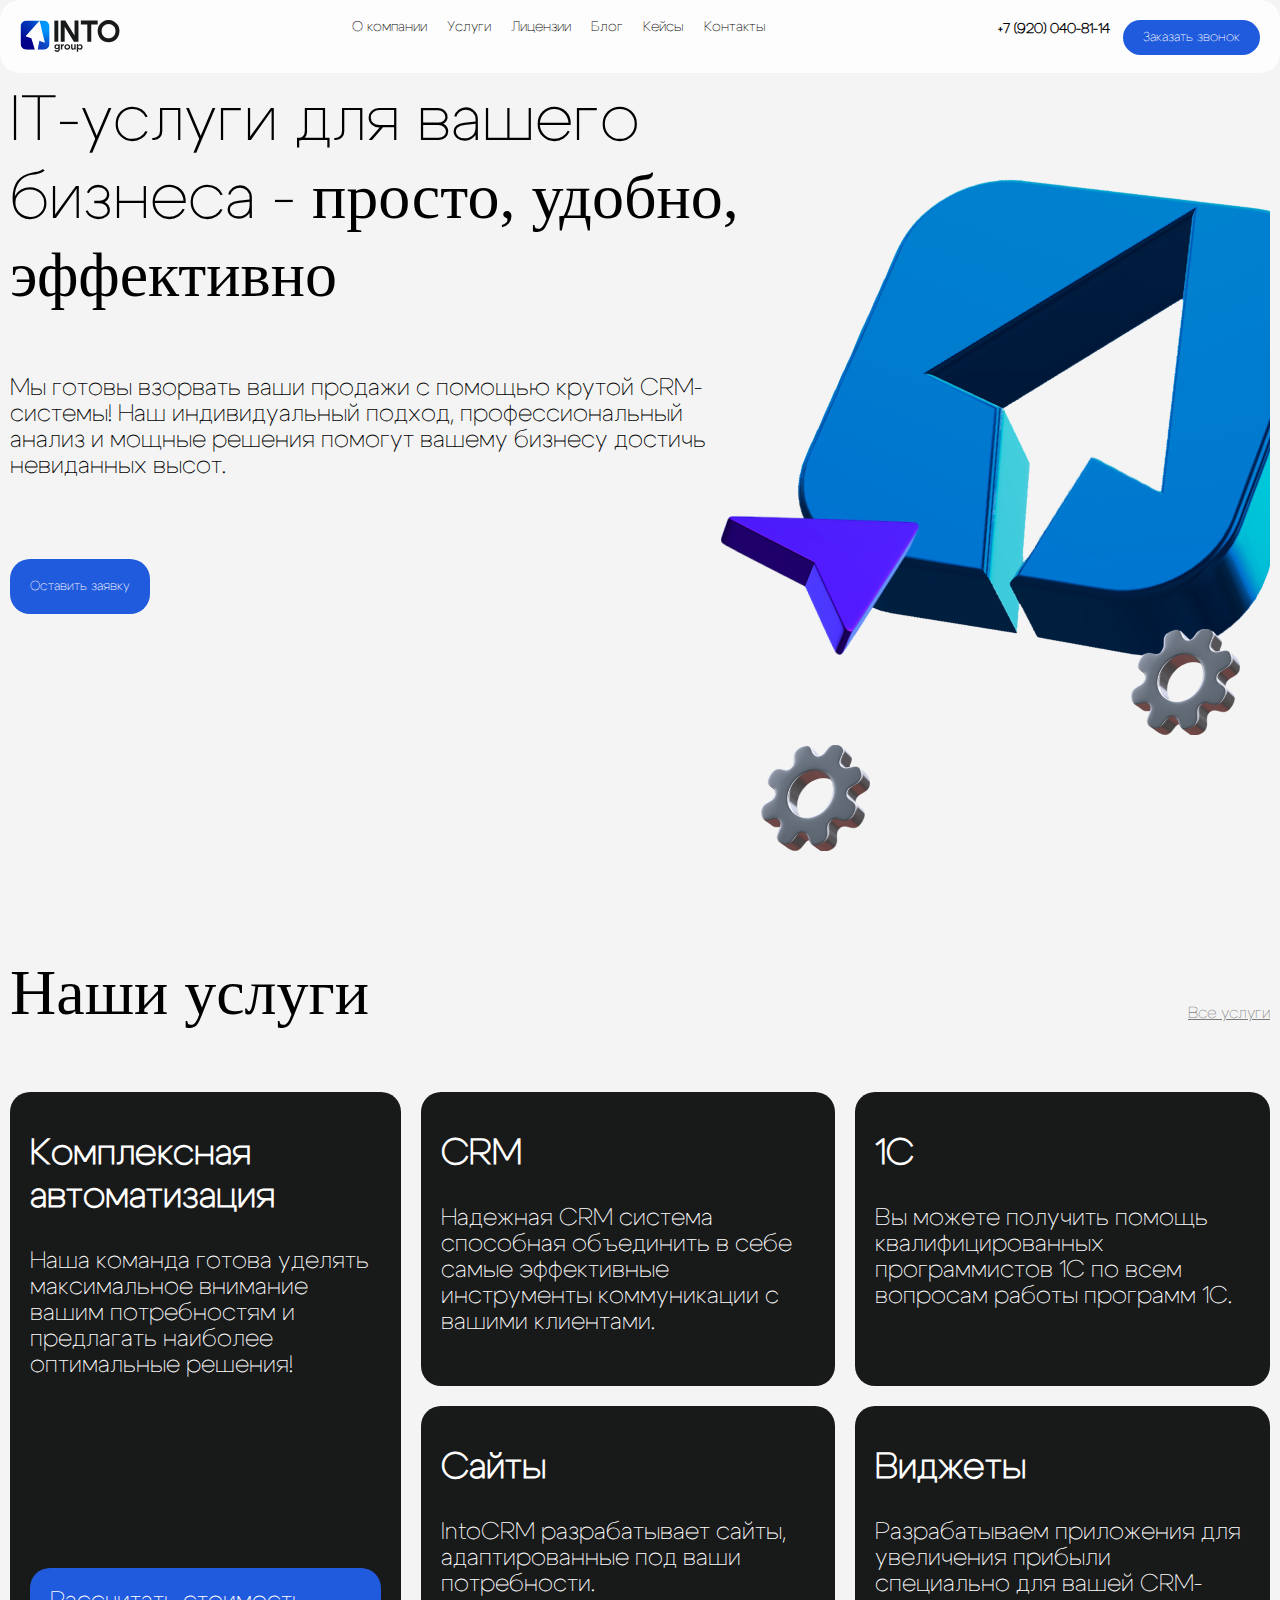
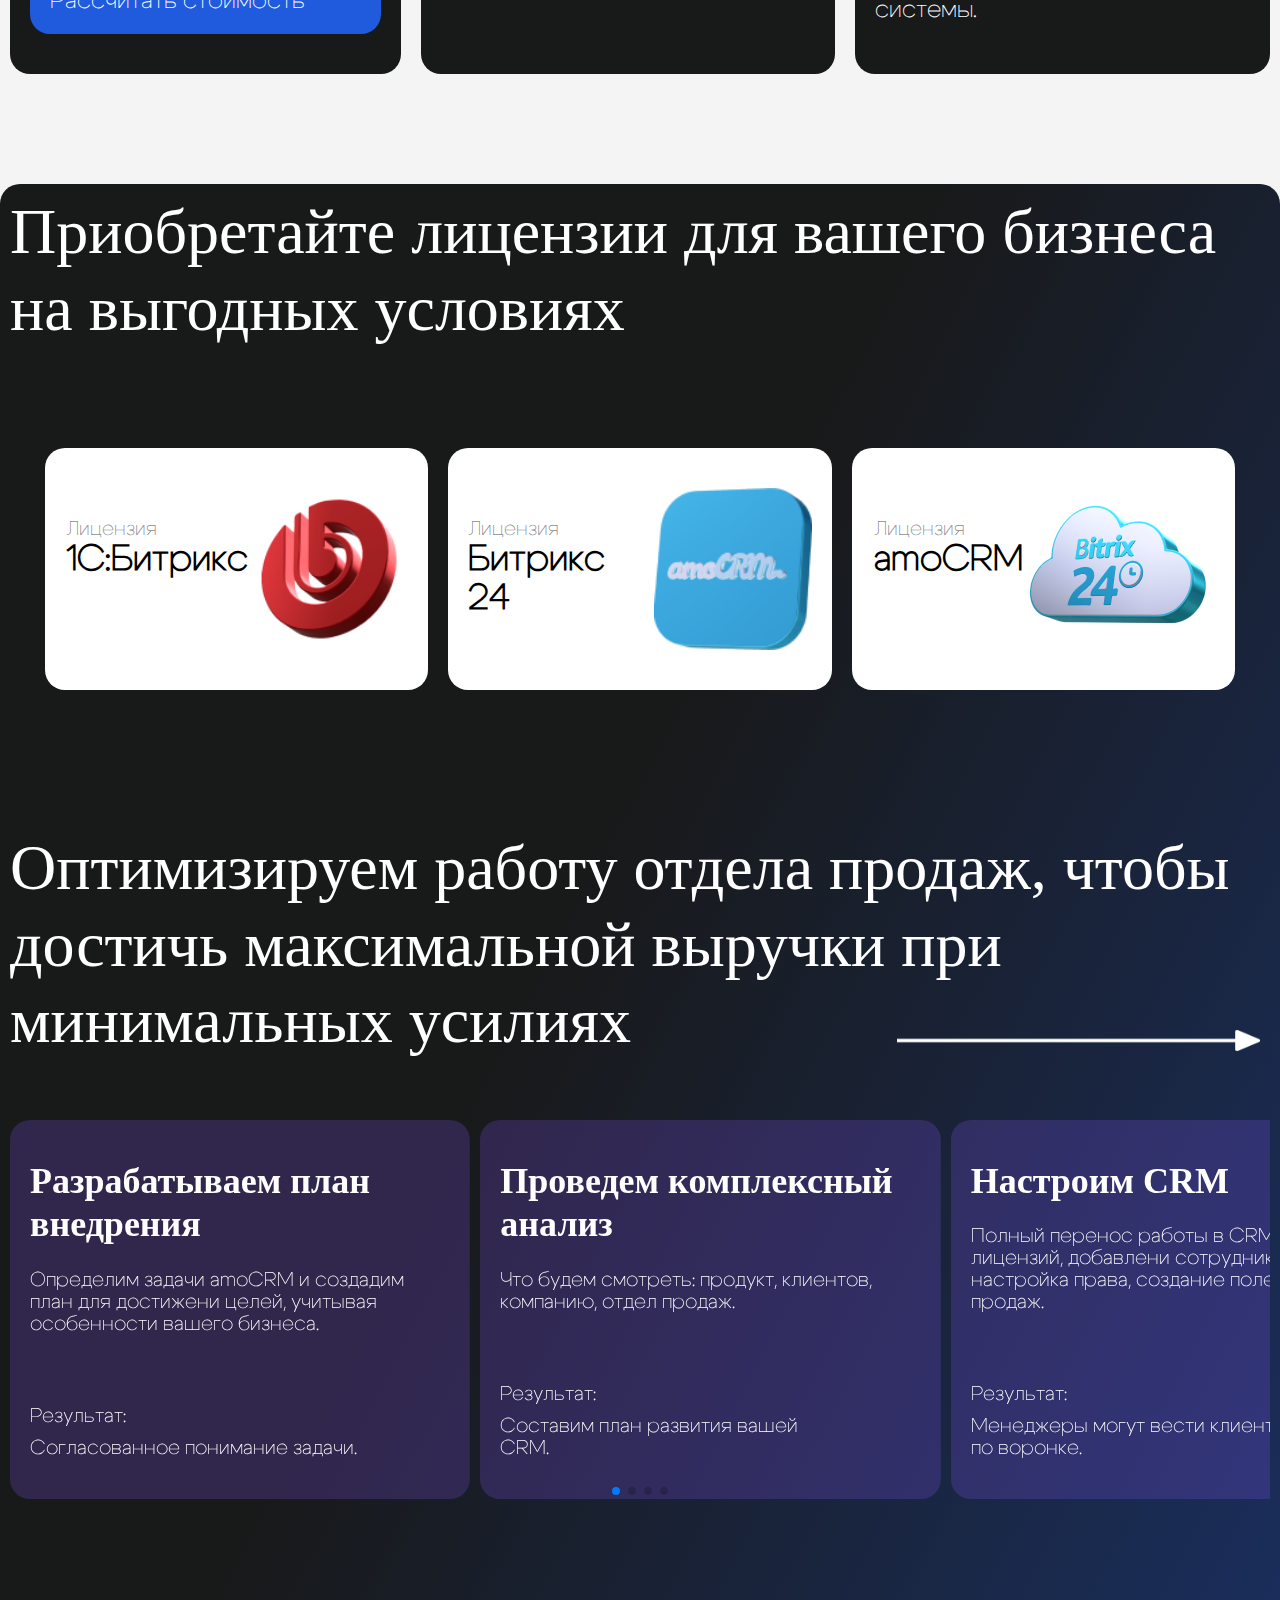
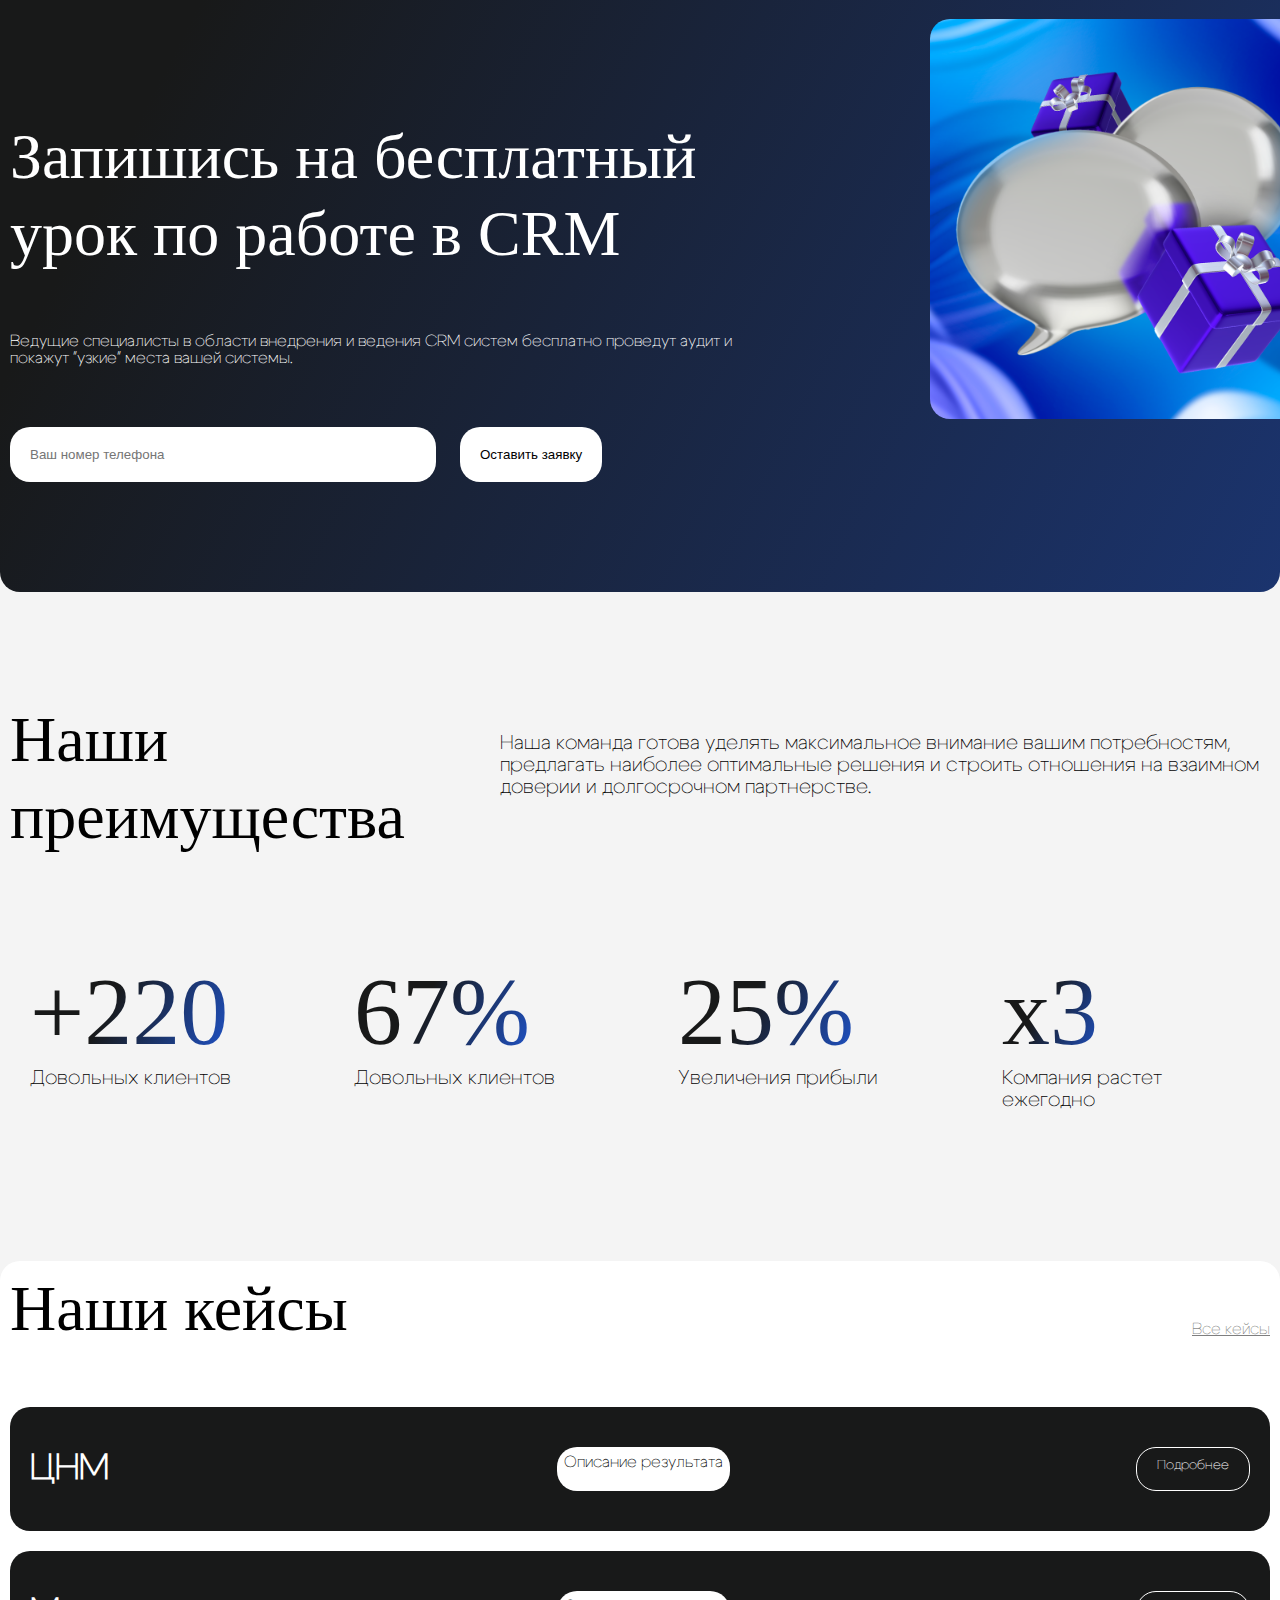
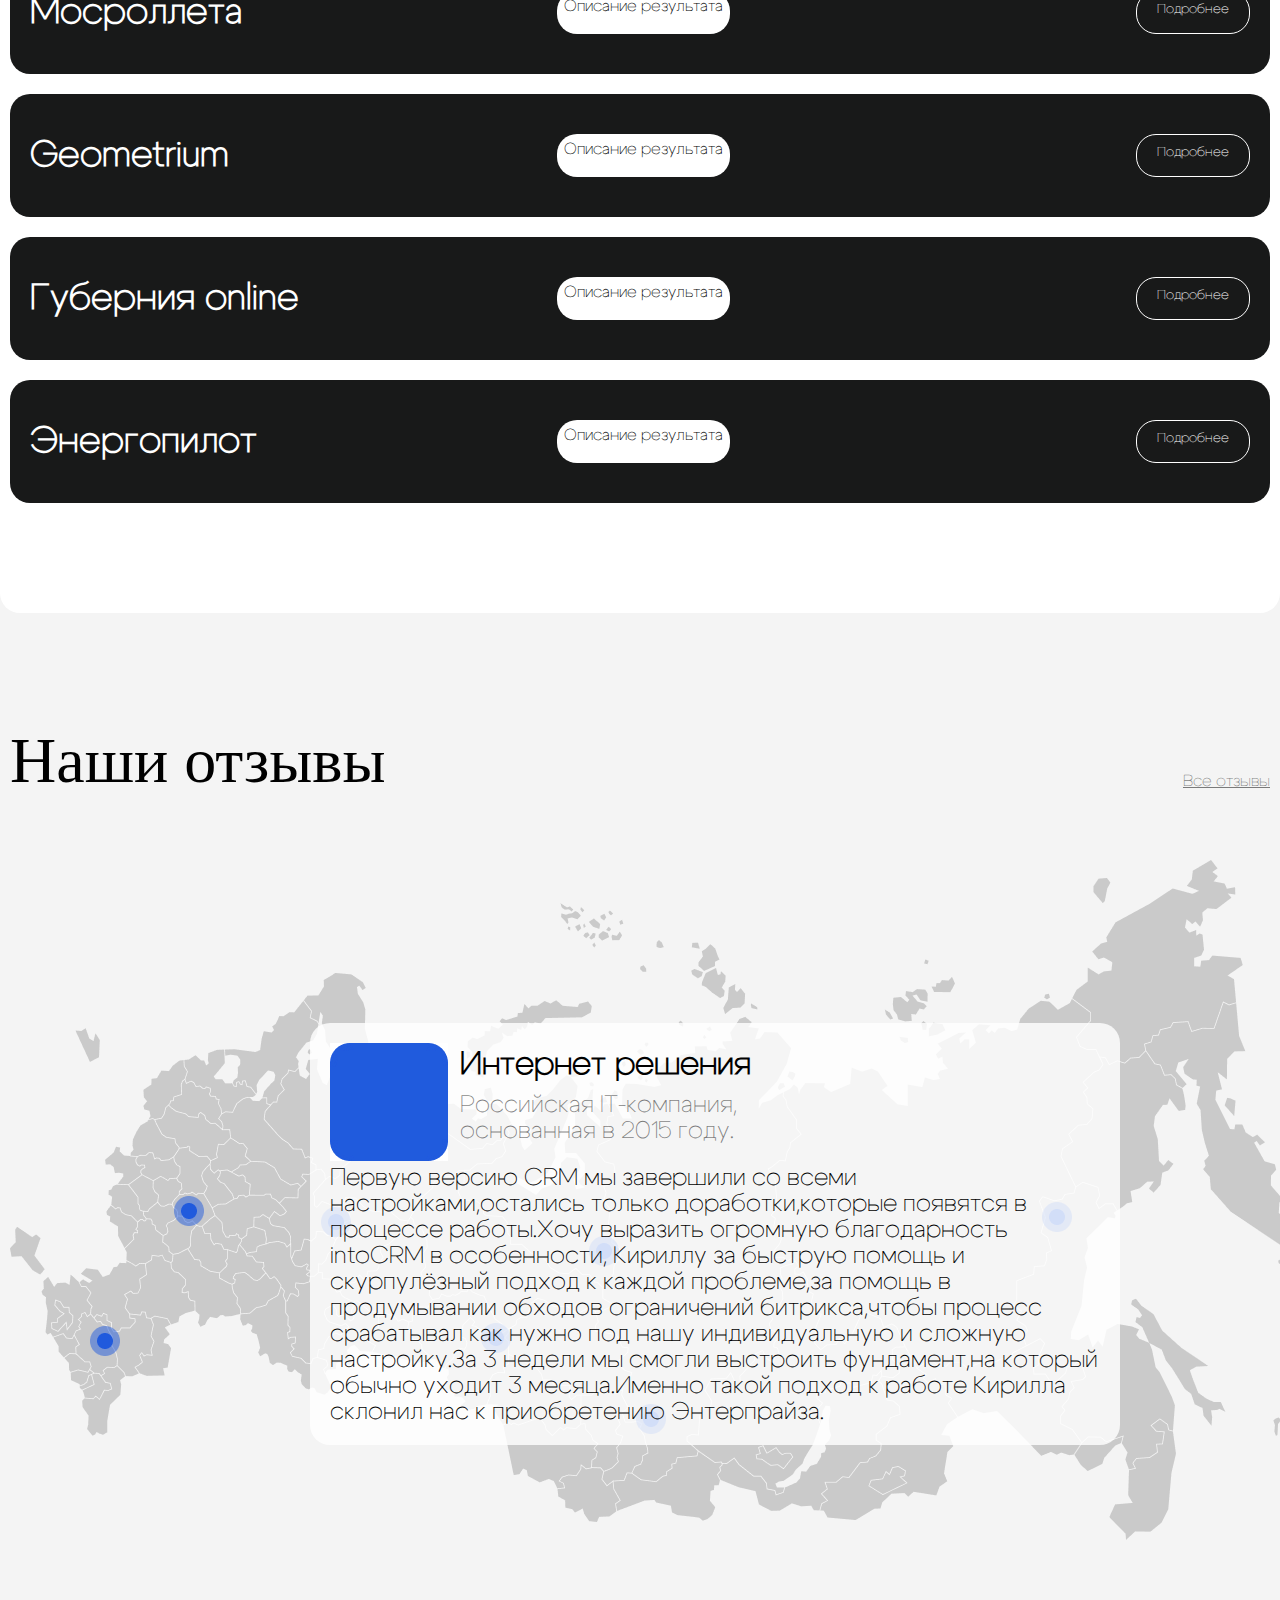
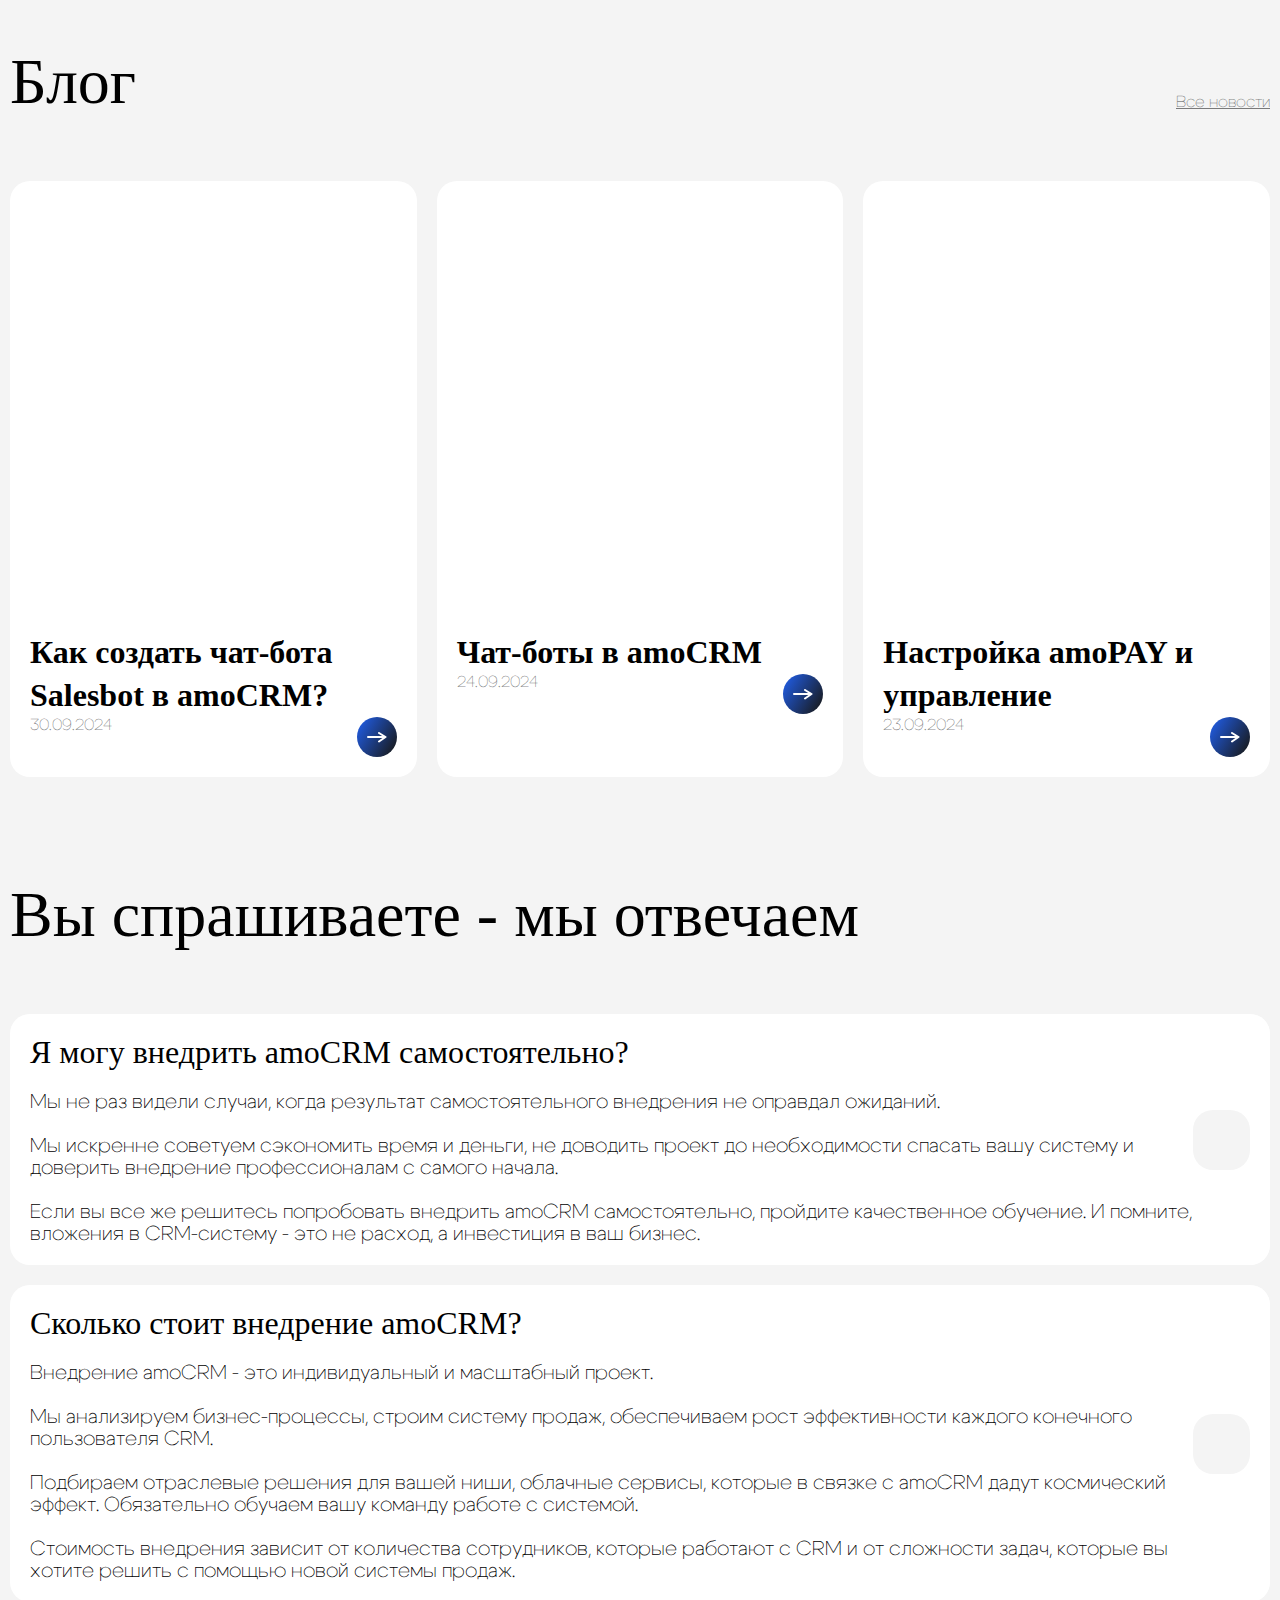
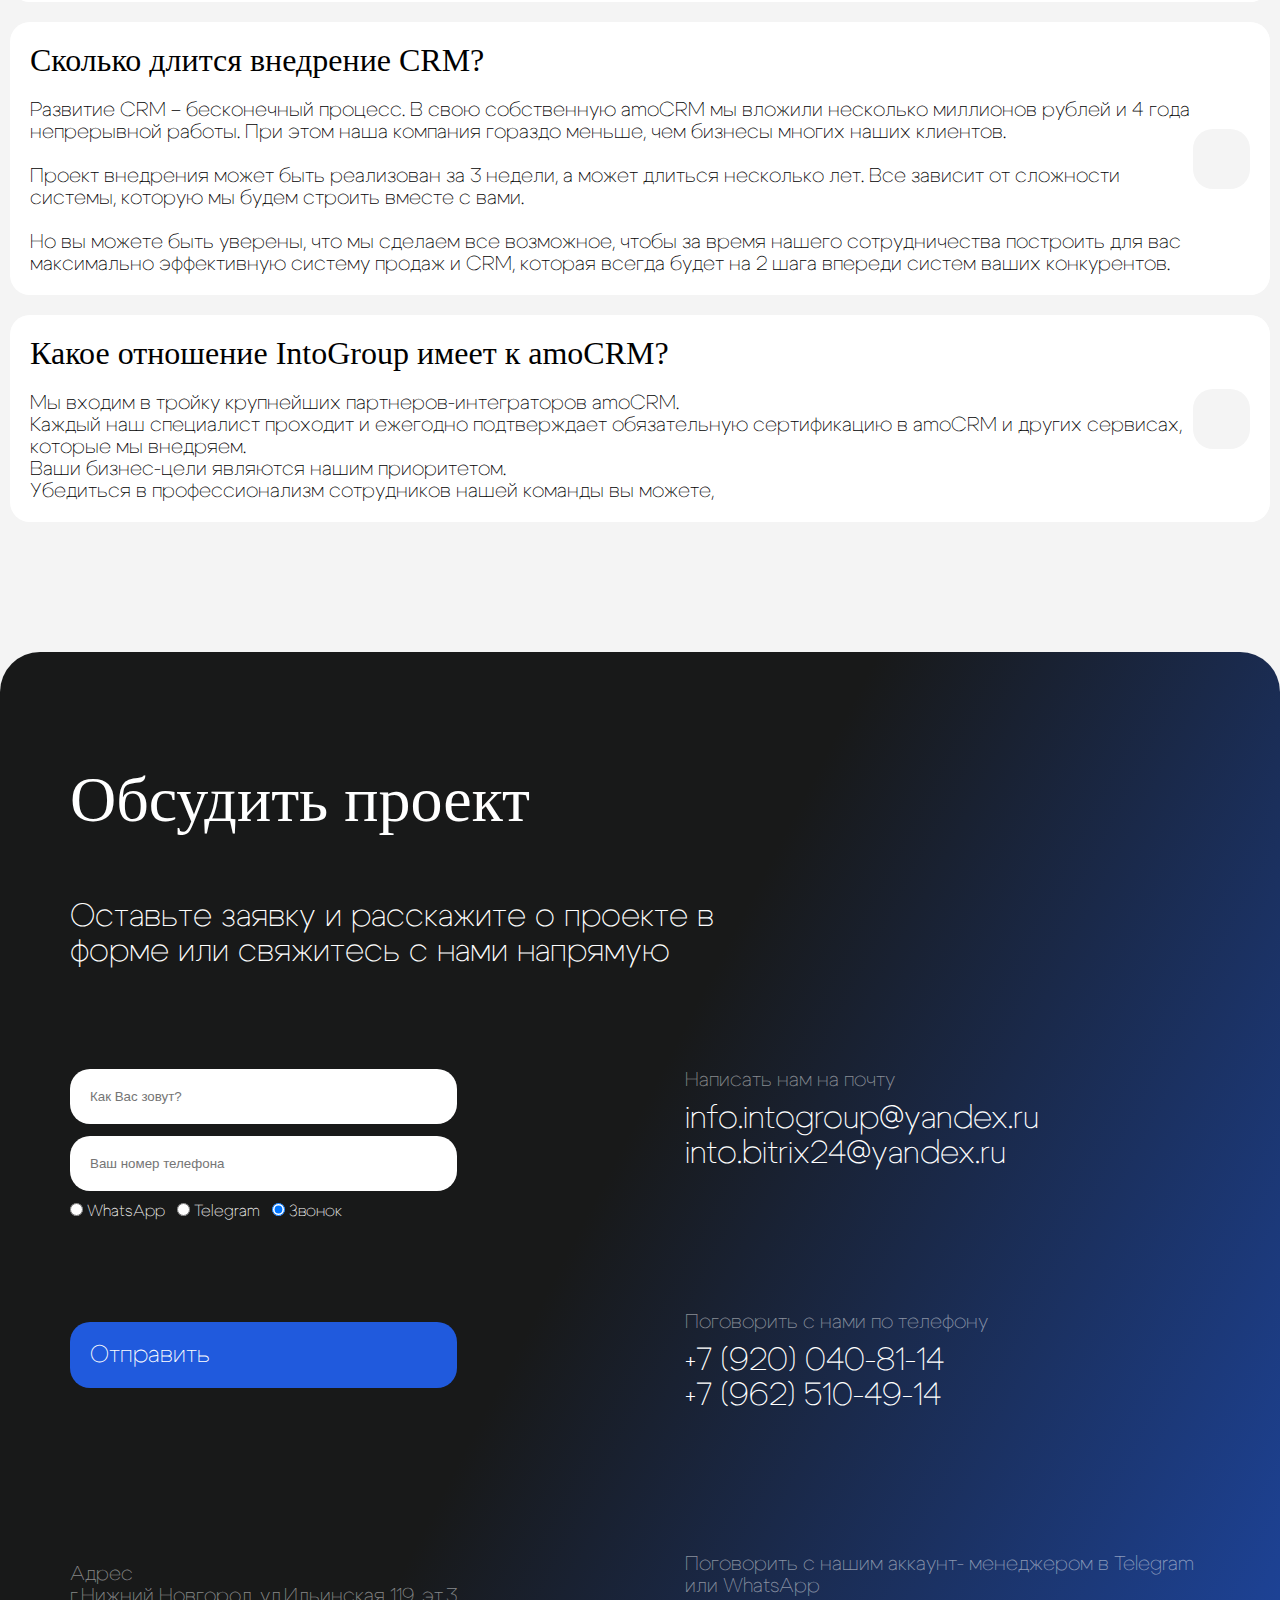
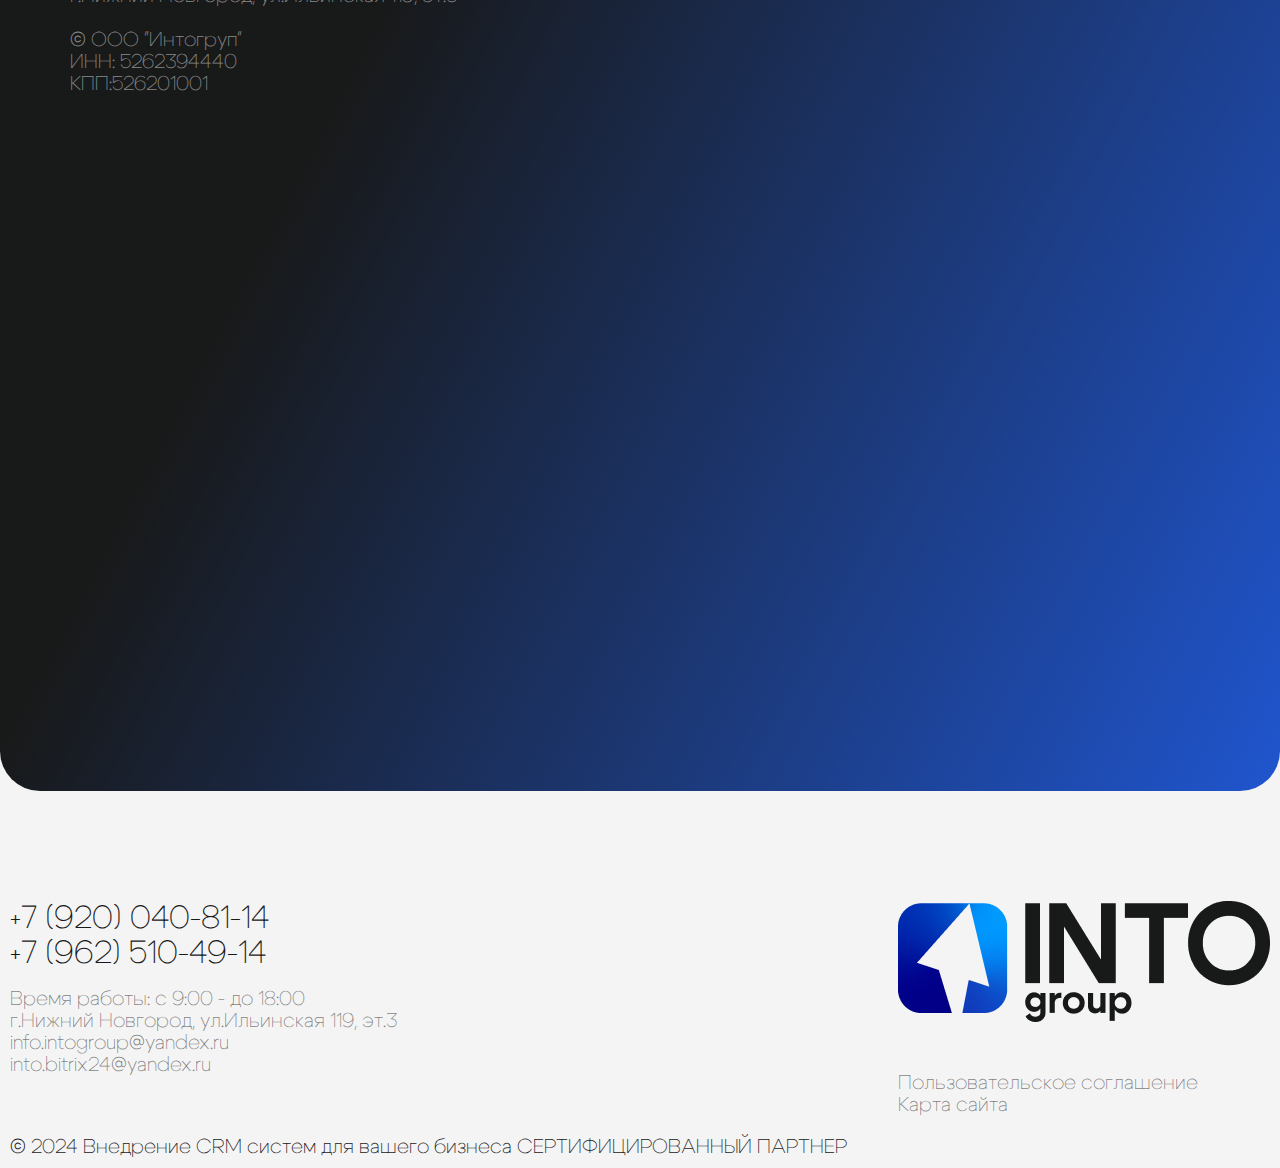
==== index.html @ 9a36af4e "Новое" ====
<!DOCTYPE html>
<html lang="en">

<head>
    <meta charset="UTF-8">
    <meta http-equiv="X-UA-Compatible" content="IE=edge">
    <meta name="viewport" content="width=device-width, initial-scale=1.0">
    <link rel="stylesheet" href="style/style.css">
    <link rel="stylesheet" href="style/media.css">
    <link rel="stylesheet" href="https://cdn.jsdelivr.net/npm/swiper@8/swiper-bundle.min.css"/>
</head>

<body>
    <header class="container">
        <div class="menu-header">
            <div class="logo-name">
                <a href="/">
                    <img src="img/logo-header.svg" alt="Лого" width="100px" height="32px">
                </a>
            </div>
            <nav class="nav-menu">
                <a href="">О компании</a>
                <a href="services.html">Услуги</a>
                <a href="">Лицензии</a>
                <a href="">Блог</a>
                <a href="">Кейсы</a>
                <a href="">Контакты</a>
            </nav>
            <div class="button-tel">
                <div class="button-tel__number"><a href="tel:+79200408114">+7 (920) 040-81-14</a></div>
                <div class="button-tel__call"><button class="btn">Заказать звонок</button></div>
            </div>
        </div>
    </header>
    <main>
        <div class="container">
            <section class="home">
                    <div class="home-left">
                        <h1 class="home-left__title">IT-услуги для вашего бизнеса - <span>просто, удобно, эффективно</span></h1>
                        <p class="home-left__par">Мы готовы взорвать ваши продажи с помощью крутой CRM-системы!
                            Наш индивидуальный подход, профессиональный анализ и мощные
                            решения помогут вашему бизнесу достичь невиданных высот. </p>
                        <div><button class="btn square">Оставить заявку</button></div>
                    </div>
                    <div class="home-right">
                        <img src="img/logo.png" alt="">
                        <img class="arrow"src="img/logo-1.png" alt="">
                        <img class="screw" src="img/logo-2.png" alt="">
                        <img class="screw-2" src="img/logo-2.png" alt="">
                    </div>
            </section>
            <section class="servizes">
                    <div class="wr-title">
                        <h2>Наши услуги</h2>
                        <a class="link-disc" href="">Все услуги</a>
                    </div>
                    <div class="basic">
                        <div class="basic-text">
                            <h3 class="basic-text__title">Комплексная
                                автоматизация</h3>
                            <p class="basic-text__par">Наша команда готова уделять максимальное внимание вашим потребностям и предлагать наиболее оптимальные решения!</p>
                            <button class="btn square width">Рассчитать стоимость</button>
                        </div>
                        <div class="all-serv">
                            <a class="card link-serv card-hover" href="">
                                <h3 class="link-serv__title">CRM</h3>
                                <p class="link-serv__text">Надежная CRM система способная объединить в себе самые эффективные инструменты коммуникации с вашими клиентами.</p>
                            </a>
                            <a class="card link-serv card-hover" href="">
                                <h3 class="link-serv__title">1C</h3>
                                <p class="link-serv__text">Вы можете получить помощь квалифицированных программистов 1С по всем вопросам работы программ 1С.</p>
                            </a>
                            <a class="card link-serv card-hover" href="">
                                <h3 class="link-serv__title">Сайты</h3>
                                <p class="link-serv__text">IntoCRM разрабатывает сайты, адаптированные под ваши потребности.</p>
                            </a>  
                            <a class="card link-serv card-hover" href="">
                                <h3 class="link-serv__title">Виджеты</h3>
                                <p class="link-serv__text">Разрабатываем приложения для увеличения прибыли специально для вашей CRM-системы.</p>
                            </a>
                        </div>
                    </div>
            </section>
        </div>
        <div class="dark">
            <div class="container">
                <section class="licenses">
                    <h2>Приобретайте лицензии для вашего
                        бизнеса на выгодных условиях</h2>
                    <div class="all-card">
                        <div class="card all-card-lic">
                            <div class="card-text">
                                <p class="card-text__lic">Лицензия</p>
                                <p class="card-text__name">1С:Битрикс</p>
                            </div>
                            <img src="img/1c.png">
                        </div>
                        <div class="card all-card-lic">
                            <div class="card-text">
                                <p class="card-text__lic">Лицензия</p>
                                <p class="card-text__name">Битрикс 24</p>
                            </div>
                            <img src="img/bitrix.png">
                        </div>
                        <div class="card all-card-lic">
                            <div class="card-text">
                                <p class="card-text__lic">Лицензия</p>
                                <p class="card-text__name">amoCRM</p>
                            </div>
                            <img src="img/amocrm.png">
                        </div>
                    </div>
                </section>
                <section class="stages-sec">
                    <div class="stages-title">
                        <h2>Оптимизируем работу отдела продаж,
                            чтобы достичь максимальной выручки
                            при минимальных усилиях</h2>
                        <img class="swiper-button-next stages-title__arrow" src="img/arrow.png"></img>
                    </div>
                    <div class="swiper optimization">
                        <div class="swiper-wrapper">
                            <div class="swiper-slide card card-st">
                                <div class="card-top">
                                    <h3 class="card-top__title">Разрабатываем план 
                                        внедрения</h3>
                                    <p class="card-top__text">Определим задачи amoCRM
                                        и создадим план для достижени
                                        целей, учитывая особенности
                                        вашего бизнеса.</p>
                                </div>
                                <div class="card-bot">
                                    <p class="card-bot__result">Результат:</p>
                                    <p class="card-bot__desc">Согласованное понимание
                                        задачи.</p>
                                </div>
                            </div>
                            <div class="swiper-slide card card-st">
                                <div class="card-top">
                                    <h3 class="card-top__title">Проведем комплексный
                                        анализ</h3>
                                    <p class="card-top__text">Что будем смотреть: продукт,
                                        клиентов, компанию,
                                        отдел продаж.</p>
                                </div>
                                <div class="card-bot">
                                    <p class="card-bot__result">Результат:</p>
                                    <p class="card-bot__desc">Составим план развития вашей CRM.</p>
                                </div>
                            </div>
                            <div class="swiper-slide card card-st">
                                <div class="card-top">
                                    <h3 class="card-top__title">Настроим CRM</h3>
                                    <p class="card-top__text">Полный перенос работы в CRM:
                                        подбор лицензий, добавлени
                                        сотрудников, настройка права,
                                        создание полей, воронок
                                        продаж.</p>
                                </div>
                                <div class="card-bot">
                                    <p class="card-bot__result">Результат:</p>
                                    <p class="card-bot__desc">Менеджеры могут вести
                                        клиентов по воронке.</p>
                                </div>
                            </div>
                            <div class="swiper-slide card card-st">
                                <div class="card-top">
                                    <h3 class="card-top__title">Настроим CRM</h3>
                                    <p class="card-top__text">Полный перенос работы в CRM:
                                        подбор лицензий, добавлени
                                        сотрудников, настройка права,
                                        создание полей, воронок
                                        продаж.</p>
                                </div>
                                <div class="card-bot">
                                    <p class="card-bot__result">Результат:</p>
                                    <p class="card-bot__desc">Менеджеры могут вести
                                        клиентов по воронке.</p>
                                </div>
                            </div>
                        </div>
                        <div class="swiper-pagination"></div>
                    </div>
                </section>
            </div>
            <section class="form-crm">
                <div class="wr-form-crm container">
                    <div class="inf">
                        <h2>Запишись на бесплатный урок
                            по работе в CRM</h2>
                        <p class="inf__pr">Ведущие специалисты в области внедрения и ведения CRM систем бесплатно проведут аудит и покажут "узкие" места вашей системы.</p>
                        <div class="wr-form">
                            <form class="form-bt">
                                <input class="form-bt__line" type="tel" name="phone" placeholder="Ваш номер телефона">
                                <input class="form-bt__button" type="submit" value="Оставить заявку">
                            </form>
                        </div>
                    </div>
                    <div class="foto">
                        <img src="img/cons.png" alt="">
                    </div>
                </div>
            </section>
        </div>
        <div class="container">
            <section class="advantages">
                <div class="adv-text">
                    <h2>Наши преимущества</h2>
                    <p class="adv-text__par">Наша команда готова уделять максимальное внимание вашим потребностям, предлагать наиболее оптимальные решения и строить отношения на взаимном доверии и долгосрочном партнерстве.</p>
                </div>
                <div class="number-adv">
                    <div class="card-adv">
                        <span>+220</span>
                        <p class="card-adv__par">Довольных клиентов</p>
                    </div>
                    <div class="card-adv">
                        <span>67%</span>
                        <p class="card-adv__par">Довольных клиентов</p>
                    </div>
                    <div class="card-adv">
                        <span>25%</span>
                        <p class="card-adv__par">Увеличения прибыли</p>
                    </div>
                    <div class="card-adv">
                        <span>х3</span>
                        <p class="card-adv__par">Компания растет
                            ежегодно</p>
                    </div>
                </div>
            </section>
        </div>
            <section class="cases">
                <div class="container">
                    <div class="wr-title">
                        <h2>Наши кейсы</h2>
                        <a class="link-disc" href="">Все кейсы</a>
                    </div>
                    <div class="all-cases">
                        <div class="cases-card">
                            <div class="wr-cases">
                                <h3>ЦНМ</h3>
                                <div class="wr-cases__result">
                                    <p>Описание результата</p>
                                </div>
                            </div>
                            <div class="cases-card__btn">
                                <button class="btn">Подробнее</button>
                            </div>
                        </div>
                        <div class="cases-card">
                            <div class="wr-cases">
                                <h3>Мосроллета</h3>
                                <div class="wr-cases__result">
                                    <p>Описание результата</p>
                                </div>
                            </div>
                            <div class="cases-card__btn">
                                <button class="btn">Подробнее</button>
                            </div>
                        </div>
                        <div class="cases-card">
                            <div class="wr-cases">
                                <h3>Geometrium</h3>
                                <div class="wr-cases__result">
                                    <p>Описание результата</p>
                                </div>
                            </div>
                            <div class="cases-card__btn">
                                <button class="btn">Подробнее</button>
                            </div>
                        </div>
                        <div class="cases-card">
                            <div class="wr-cases">
                                <h3>Губерния online</h3>
                                <div class="wr-cases__result">
                                    <p>Описание результата</p>
                                </div>
                            </div>
                            <div class="cases-card__btn">
                                <button class="btn">Подробнее</button>
                            </div>
                        </div>
                        <div class="cases-card">
                            <div class="wr-cases">
                                <h3>Энергопилот</h3>
                                <div class="wr-cases__result">
                                    <p>Описание результата</p>
                                </div>
                            </div>
                            <div class="cases-card__btn">
                                <button class="btn">Подробнее</button>
                            </div>
                        </div>
                    </div>
                </div>
            </section>
        <div class="container">
            <section class="reviews">
                <div class="wr-title">
                    <h2>Наши отзывы</h2>
                    <a class="link-disc" href="">Все отзывы</a>
                </div>
                <div class="card-basic">
                    <div class="wrcard-rev">
                        <div class="card-rev">
                            <div class="card-rev__picture">
                                <img src="img/foto.jpg">
                            </div>
                            <div class="card-rev__text">
                                <h3>Интернет решения</h3>
                                <p>Российская IT-компания,
                                    основанная в 2015 году.</p>
                            </div>
                        </div>
                        <p class="card-disc">Первую версию CRM мы завершили со всеми настройками,остались только доработки,которые появятся в процессе работы.Хочу выразить огромную благодарность intoCRM в особенности, Кириллу за быструю помощь и скурпулёзный подход к каждой проблеме,за помощь в продумывании обходов ограничений битрикса,чтобы процесс срабатывал как нужно под нашу индивидуальную и сложную настройку.За 3 недели мы смогли выстроить фундамент,на который обычно уходит 3 месяца.Именно такой подход к работе Кирилла склонил нас к приобретению Энтерпрайза.</p>
                    </div>
                </div>
                <img src="img/map.png" alt="Карта">
            </section>
            <section class="news">
                <div class="wr-title">
                    <h2>Блог</h2>
                    <a class="link-disc" href="">Все новости</a>
                </div>
                <div class="card-wrapper">
                    <div class="card blog">
                        <div class="card-image"></div>
                        <div class="card-inf">
                            <h3 class="card-inf__title">Как создать чат-бота
                                Salesbot в amoCRM?</h3>
                            <div class="card-arrow"> 
                                <p class="card-arrow__data">30.09.2024</p>
                                <div class="card-arrow__circle"><svg width="20" height="11" viewBox="0 0 20 11" fill="none" xmlns="http://www.w3.org/2000/svg">
                                    <path d="M1 5H18.5M18.5 5L12 1M18.5 5L12 9.5" stroke="white" stroke-width="2" stroke-linecap="round" stroke-linejoin="round"/>
                                    </svg>
                                </div>
                            </div>
                        </div>
                        <a class="card-link"></a>
                    </div>
                    <div class="card blog">
                        <div class="card-image"></div>
                        <div class="card-inf">
                            <h3 class="card-inf__title">Чат-боты в amoCRM</h3>
                            <div class="card-arrow"> 
                                <p class="card-arrow__data">24.09.2024</p>
                                <div class="card-arrow__circle"><svg width="20" height="11" viewBox="0 0 20 11" fill="none" xmlns="http://www.w3.org/2000/svg">
                                    <path d="M1 5H18.5M18.5 5L12 1M18.5 5L12 9.5" stroke="white" stroke-width="2" stroke-linecap="round" stroke-linejoin="round"/>
                                    </svg>
                                </div>
                            </div>
                        </div>
                        <a class="card-link"></a>
                    </div>
                    <div class="card blog">
                        <div class="card-image"></div>
                        <div class="card-inf">
                            <h3 class="card-inf__title">Настройка amoPAY
                                и управление</h3>
                            <div class="card-arrow"> 
                                <p class="card-arrow__data">23.09.2024</p>
                                <div class="card-arrow__circle"><svg width="20" height="11" viewBox="0 0 20 11" fill="none" xmlns="http://www.w3.org/2000/svg">
                                    <path d="M1 5H18.5M18.5 5L12 1M18.5 5L12 9.5" stroke="white" stroke-width="2" stroke-linecap="round" stroke-linejoin="round"/>
                                    </svg>
                                </div>
                            </div>
                        </div>
                        <a class="card-link"></a>
                    </div>
                </div>
            </section>
            <section>
                <h2>Вы спрашиваете - мы отвечаем</h2>
                <div class="faq-wr">
                    <div class="faq__elements active">
                        <div class="faq__button" data-bs-target="#collapseOne_334" data-bs-toggle="collapse">
                            <div class="faq__case">
                                <div class="faq__title">
                                    Я могу внедрить amoCRM самостоятельно? </div>
                                <div id="collapseOne_334" class="faq_content collapse">
                                    <div class="faq__text">
                                        Мы не раз видели случаи, когда результат самостоятельного внедрения не оправдал ожиданий.<br>
                                        <br> Мы искренне советуем сэкономить время и деньги, не доводить проект до необходимости спасать вашу систему и доверить внедрение профессионалам с самого начала.<br>
                                        <br> Если вы все же решитесь попробовать внедрить amoCRM самостоятельно, пройдите качественное обучение. И помните, вложения в CRM-систему - это не расход, а инвестиция в ваш бизнес. </div>
                                </div>
                            </div>
                        </div>
                    </div>
                    <div class="faq__elements active">
                        <div class="faq__button" data-bs-target="#collapseOne_333" data-bs-toggle="collapse">
                            <div class="faq__case">
                                <div class="faq__title">
                                    Сколько стоит внедрение amoCRM? </div>
                                <div id="collapseOne_333" class="faq_content collapse">
                                    <div class="faq__text">
                                        Внедрение amoCRM - это индивидуальный и масштабный проект.<br>
                                        <br> Мы анализируем бизнес-процессы, строим систему продаж, обеспечиваем рост эффективности каждого конечного пользователя CRM.<br>
                                        <br> Подбираем отраслевые решения для вашей ниши, облачные сервисы, которые в связке с amoCRM дадут космический эффект. Обязательно обучаем вашу команду работе с системой.<br>
                                        <br> Стоимость внедрения зависит от количества сотрудников, которые работают с CRM и от сложности задач, которые вы хотите решить с помощью новой системы продаж. 
                                    </div>
                                </div>
                            </div>
                        </div>
                    </div>
                    <div class="faq__elements active">
                        <div class="faq__button" data-bs-target="#collapseOne_290" data-bs-toggle="collapse">
                            <div class="faq__case">
                                <div class="faq__title">
                                    Сколько длится внедрение CRM? </div>
                                <div id="collapseOne_290" class="faq_content collapse">
                                    <div class="faq__text">
                                        Развитие CRM – бесконечный процесс. В свою собственную amoCRM мы вложили несколько миллионов рублей и 4 года непрерывной работы. При этом наша компания гораздо меньше, чем бизнесы многих наших клиентов.<br>
                                        <br> Проект внедрения может быть реализован за 3 недели, а может длиться несколько лет. Все зависит от сложности системы, которую мы будем строить вместе с вами.<br>
                                        <br> Но вы можете быть уверены, что мы сделаем все возможное, чтобы за время нашего сотрудничества построить для вас максимально эффективную систему продаж и CRM, которая всегда будет на 2 шага впереди
                                        систем ваших конкурентов. 
                                    </div>
                                </div>
                            </div>
                        </div>
                    </div>
                    <div class="faq__elements active">
                        <div class="faq__button" data-bs-target="#collapseOne_289" data-bs-toggle="collapse">
                            <div class="faq__case">
                                <div class="faq__title">
                                    Какое отношение IntoGroup имеет к amoCRM? </div>
                                <div id="collapseOne_289" class="faq_content collapse">
                                    <div class="faq__text">
                                        Мы входим в тройку крупнейших партнеров-интеграторов amoCRM.<br> Каждый наш специалист проходит и ежегодно подтверждает обязательную сертификацию в amoCRM и других сервисах, которые мы внедряем.<br>                                                    Ваши бизнес-цели являются нашим приоритетом.<br> Убедиться в профессионализм сотрудников нашей команды вы можете, 
                                    </div>
                                </div>
                            </div>
                        </div>
                    </div>
                </div>
            </section>
        </div>
        <section class="project">
            <div class="container">
                <div class="title">
                    <h2>Обсудить проект</h2>
                    <p>Оставьте заявку и расскажите о проекте
                        в форме или свяжитесь с нами напрямую</p>
                </div>
                <div class="wr-form">
                    <div class="form-inf">
                        <form class="left-form">
                            <input class="bottom" type="text" name="name" placeholder="Как Вас зовут?">
                            <input class="bottom" type="tel" name="phone" placeholder="Ваш номер телефона">
                            <div class="checkbox">
                                <div class="checkbox__elem">
                                    <input class="call" type="radio" name="soc" value="call" checked="">
                                    <label for="call">WhatsApp</label>
                                </div>
                                <div class="checkbox__elem">
                                    <input class="call" type="radio" name="soc"  value="call" checked="">
                                    <label for="call">Telegram</label>
                                </div>
                                <div class="checkbox__elem">
                                    <input class="call" type="radio" name="soc"  value="call" checked="">
                                    <label for="call">Звонок</label>
                                </div>
                            </div>
                            <button class="btn square width">Отправить</button>
                        </form>
                        <div class="details">
                            <p class="details__text">Адрес<br>
                            г.Нижний Новгород, ул.Ильинская 119, эт.3<br><br>
                            © ООО "Интогруп"<br>
                            ИНН: 5262394440<br>
                            КПП:526201001</p>
                        </div>
                    </div>
                    <div class="right-number">
                        <div class="el-text">
                            <p class="details__text">Написать нам на почту</p>
                            <a href="mailto:info.intogroup@yandex.ru">info.intogroup@yandex.ru</a><br>
                            <a href="mailto:into.bitrix24@yandex.ru">into.bitrix24@yandex.ru</a>
                        </div>
                        <div class="el-text">
                            <p class="details__text">Поговорить с нами по телефону</p>
                            <a href="tel:+79200408114">+7 (920) 040-81-14</a><br>
                            <a href:="tel:+79625104914">+7 (962) 510-49-14</a>
                        </div>
                        <div class="el-text">
                            <p class="details__text">Поговорить с нашим аккаунт- менеджером
                                в Telegram или WhatsApp</p>
                            <div style="display:flex; gap:20px; max-width:100%">
                            <a href="https://t.me/intoCRM_bot"><img loading="lazy" src="https://intocrm.ru/images/tg.png" alt="" class="mes" style="width: 100px;" height="100px" ;=""></a>                            <a href="https://wa.me/74992908267?text=Здравствуйте! Номер моей заявки: 1719384152633368355"><img loading="lazy" src="https://intocrm.ru/images/wa.png" alt="" class="mes" style="width: 100px;" height="100px" ;=""></a></div>
                        </div>
                    </div>
                </div>
                <iframe src="https://yandex.ru/map-widget/v1/?um=constructor%3A3d52e20dcd553bc338d47fda89d9a68ba2ccba254d50a53c5aa35a8385de69ed&amp;source=constructor" width="100%" height="512" frameborder="0"></iframe>
            </div>
        </section>
    </main>
    <footer class="container">
        <div class="bottom-ft">
            <div class="number-footer">
                <a class="number" href="tel:+79200408114">+7 (920) 040-81-14</a><br>
                <a class="number" href:="tel:+79625104914">+7 (962) 510-49-14</a><br><br>
                <p class="ft-adress">Время работы: с 9:00 - до 18:00<br>
                    г.Нижний Новгород, ул.Ильинская 119, эт.3</p>
                <a class="ft-adress" href="mailto:info.intogroup@yandex.ru">info.intogroup@yandex.ru</a><br>
                <a class="ft-adress" href="mailto:into.bitrix24@yandex.ru">into.bitrix24@yandex.ru</a>
            </div>
            <div class="logo-footer">
                <img src="img/logo-footer.png">
                <a class="ft-adress" href="">Пользовательское соглашение</a>
                <a class="ft-adress" href="">Карта сайта</a>
            </div>
        </div>
        <p>© 2024 Внедрение CRM систем для вашего бизнеса СЕРТИФИЦИРОВАННЫЙ ПАРТНЕР</p>
    </footer>

    <script src="https://cdn.jsdelivr.net/npm/swiper@8/swiper-bundle.min.js"></script>
    <script src="js/script.js" type="text/javascript"></script>
</body>

</html>
---- style/style.css ----
@charset "UTF-8";
@font-face {
  font-family: "cygre";
  src: url("../cygre_default/Cygre-Light.ttf");
  src: url("../cygre_default/Cygre-Bold.ttf");
  src: url("../cygre_default/Cygre-ExtraBold.ttf");
  src: url("../cygre_default/Cygre-Medium.ttf");
  src: url("../cygre_default/Cygre-Regular.ttf");
  src: url("../cygre_default/Cygre-SemiBold.ttf");
  src: url("../cygre_default/Cygre-Thin.ttf");
  font-weight: normal;
}
* {
  box-sizing: border-box;
  margin: 0;
  padding: 0;
}

html {
  font-size: 16px;
}

a.active, a {
  text-decoration: none;
  outline: none;
}

К a,
button {
  cursor: pointer;
}

:root {
  --color-number: linear-gradient(117.4deg, #181919 40.27%, #205ADD 105%);
  --color-bt: linear-gradient(272.85deg, #181919 -6.44%, #205ADD 111.44%);
  --primary-color: linear-gradient(301.05deg, #181919 5.87%, #205ADD 91.47%);
  --text-color: rgba(0, 0, 0, 1);
  --size-h2: 4rem;
  --size-h3: 2.25rem;
  --bg-basic: rgba(244, 244, 244, 1);
  --color-wh: rgba(255, 255, 255, 1);
  --bg-dark: rgba(24, 25, 25, 1);
  --bg-header: rgba(255, 255, 255, 0.8);
}

body {
  font-family: "cygre";
  background: var(--bg-basic);
  color: var(--text-color);
}

h2 {
  font-family: "cygre medium";
  font-size: var(--size-h2);
  color: var(--text-color);
  text-align: left;
  font-weight: 500;
  margin-bottom: 60px;
  line-height: 76.8px;
}

h3 {
  font-size: 2.25rem;
  font-weight: 600;
  line-height: 43.2px;
  text-align: left;
}

header {
  height: 73px;
  width: 100%;
  background: var(--bg-header);
  border-radius: 20px;
  margin-bottom: 107px;
}

section {
  margin-bottom: 100px;
}

.card {
  border-radius: 20px;
  background: var(--color-wh);
  padding: 40px 20px;
}

.menu-header {
  display: flex;
  flex-direction: row;
  gap: 160px;
  justify-content: space-between;
  padding: 10px;
}
.menu-header .nav-menu {
  display: flex;
  flex-direction: row;
  gap: 20px;
}
.menu-header .nav-menu a {
  font-size: 0.87rem;
  color: var(--text-color);
}

.button-tel {
  display: flex;
  flex-direction: row;
  gap: 13px;
}
.button-tel__number a {
  color: var(--text-color);
  font-size: 0.87rem;
  font-weight: 700;
}

.container {
  max-width: 1320px;
  margin: 0 auto;
  width: 100%;
  padding: 10px;
}

.home {
  display: flex;
  flex-direction: row;
}

.home-left {
  position: relative;
}
.home-left__title {
  font-size: 4rem;
  font-weight: 500;
  margin-bottom: 60px;
  line-height: 76px;
}
.home-left__title span {
  font-family: "cygre medium";
}
.home-left__par {
  margin-bottom: 80px;
  font-size: 1.5rem;
}

.home-right {
  position: relative;
}
.home-right .arrow {
  position: absolute;
  bottom: 200px;
  left: -40px;
}
.home-right .screw {
  position: absolute;
  bottom: 120px;
  right: 30px;
}

.btn {
  font-family: "cygre";
  background: #205ADD;
  padding: 10px 20px;
  border-radius: 20px;
  color: var(--color-wh);
  border: none;
}

.square {
  padding: 20px;
}

.wr-title {
  display: flex;
  flex-direction: row;
  justify-content: space-between;
}
.wr-title .link-disc {
  color: rgba(0, 0, 0, 0.5);
  padding-top: 50px;
  text-decoration: underline;
}

.basic {
  display: flex;
  flex-direction: row;
  gap: 20px;
}

.basic-text {
  padding: 40px 20px;
  max-width: 426px;
  width: 100%;
  background: var(--bg-dark);
  color: var(--color-wh);
  border-radius: 20px;
}
.basic-text__title {
  font-size: var(--size-h3);
  font-weight: 600;
  margin-bottom: 30px;
}
.basic-text__par {
  margin-bottom: 190px;
  font-size: 1.5rem;
}

.width {
  width: 100%;
  font-size: 1.5rem;
  text-align: left;
  background: #205ADD;
}

.all-serv {
  display: grid;
  grid-template-columns: repeat(8, 1fr);
  row-gap: 20px;
  -moz-column-gap: 20px;
       column-gap: 20px;
  grid-column: span 8;
}

.link-serv {
  background: var(--bg-dark);
  color: var(--color-wh);
  grid-column: span 4;
}
.link-serv__title {
  font-size: 2.25rem;
  font-weight: 600;
  margin-bottom: 30px;
}
.link-serv__text {
  font-size: 1.5rem;
}

.link-serv:hover {
  background: linear-gradient(180deg, rgb(24, 25, 25) 33.64%, #205add);
  transition: transform 0.5s ease-in-out;
  transform: scale(1.05);
}

.dark {
  background: linear-gradient(117.4deg, #181919 40.27%, #1b3675 105%), linear-gradient(202.87deg, rgba(24, 25, 25, 0.2) 50.88%, rgba(32, 90, 221, 0.2) 67.67%);
  border-radius: 20px;
}
.dark h2 {
  color: var(--color-wh);
}

.all-card {
  display: flex;
  flex-direction: row;
  gap: 20px;
  padding: 40px 35px;
}
.all-card .all-card-lic {
  grid-column: span 4;
  width: 100%;
  display: flex;
  flex-direction: row;
}
.all-card .all-card-lic:hover {
  transform: translateX(5px);
  transition: all 300ms ease-out;
  background: linear-gradient(107.79deg, #FFFFFF 12.04%, #C8C8C8 91.79%);
}

.card-text {
  margin: 0 auto;
}
.card-text__lic {
  margin-top: 30px;
  font-size: 1.25rem;
  color: rgba(0, 0, 0, 0.5);
}
.card-text__name {
  font-size: 2.25rem;
  font-weight: 600;
}

.stages {
  display: flex;
  flex-direction: row;
  gap: 20px;
}

.stages-title {
  position: relative;
  display: flex;
  flex-direction: row;
}
.stages-title__arrow {
  position: absolute;
  right: 30px;
}

.swiper-button-next {
  max-width: 363px !important;
  width: 100% !important;
  height: 21px !important;
  top: 200px !important;
  margin-top: 0 !important;
}

.swiper-horizontal > .swiper-pagination-bullets, .swiper-pagination-bullets.swiper-pagination-horizontal, .swiper-pagination-custom, .swiper-pagination-fraction {
  bottom: 0 !important;
}

.card-st {
  width: 100%;
  max-width: 493px;
  display: flex;
  background: rgba(122, 81, 227, 0.25);
  flex-direction: column;
  color: var(--color-wh);
}
.card-st .card-top__title {
  font-family: "cygre semibold";
  margin-bottom: 22px;
}
.card-st .card-top__text {
  font-size: 1.25rem;
  margin-bottom: 70px;
}
.card-st .card-bot {
  font-size: 1.25rem;
  max-width: 334px;
  width: 100%;
}
.card-st .card-bot__result {
  margin-bottom: 10px;
}

.form-crm .wr-form-crm {
  display: flex;
  flex-direction: row;
  justify-content: space-between;
}

.inf {
  padding-top: 100px;
  padding-bottom: 100px;
}
.inf h2 {
  width: 100%;
  max-width: 800px;
  color: var(--color-wh);
}
.inf__pr {
  color: var(--color-wh);
  max-width: 761px;
  width: 100%;
  margin-bottom: 60px;
}

input {
  border-radius: 20px;
  padding: 20px;
  background: var(--color-wh);
  border: none;
  text-align: left;
}

.form-bt__line {
  margin-right: 20px;
  width: 100%;
  max-width: 426px;
}

.foto {
  position: relative;
}
.foto img {
  position: absolute;
  width: 400px;
  right: -60px;
  border-radius: 20px;
}

.adv-text {
  display: flex;
  flex-direction: row;
  justify-content: space-between;
  gap: 95px;
}
.adv-text__par {
  padding-top: 30px;
  font-size: 1.25rem;
}

.number-adv {
  display: flex;
  flex-direction: row;
  gap: 36px;
}

.card-adv {
  padding: 40px 20px;
  width: 100%;
}
.card-adv span {
  font-family: "cygre medium";
  background: var(--color-number);
  -webkit-background-clip: text;
  background-clip: text;
  color: transparent;
  font-size: 6rem;
  font-weight: 500;
}
.card-adv__par {
  font-size: 1.25rem;
}

.cases {
  background: var(--color-wh);
  border-radius: 20px;
}
.cases .all-cases {
  color: var(--color-wh);
  display: flex;
  flex-direction: column;
  gap: 20px;
  margin-bottom: 100px;
}

.cases-card {
  padding: 40px 20px;
  display: flex;
  flex-direction: row;
  justify-content: space-between;
  border-radius: 20px;
  background: var(--bg-dark);
}
.cases-card__btn {
  border: 1px solid rgb(255, 255, 255);
  border-radius: 20px;
}
.cases-card__btn button {
  background: none;
}

.wr-cases {
  display: flex;
  flex-direction: row;
  justify-content: space-between;
  width: 100%;
  max-width: 700px;
}
.wr-cases__result {
  background: var(--color-wh);
  padding: 7px;
  border-radius: 20px;
}
.wr-cases__result p {
  color: var(--text-color);
}

.reviews {
  position: relative;
}

.card-basic {
  padding: 20px;
  background: rgba(255, 255, 255, 0.8);
  border-radius: 20px;
  position: absolute;
  top: 300px;
  left: 300px;
  display: flex;
  flex-direction: row;
  max-width: 810px;
  width: 100%;
}

.card-rev {
  display: flex;
  flex-direction: row;
  gap: 12px;
}
.card-rev__text {
  max-width: 320px;
  width: 100%;
}
.card-rev__text h3 {
  font-size: 2rem;
  margin-bottom: 5px;
}
.card-rev__text p {
  font-size: 1.5rem;
  color: rgba(0, 0, 0, 0.5);
}

.card-disc {
  font-size: 1.5rem;
}

.news .card-wrapper {
  display: grid;
  grid-template-columns: repeat(3, 1fr);
  gap: 20px;
  width: 100%;
}

.blog {
  padding: 20px;
}
.blog .card-image {
  width: 100%;
  height: 410px;
  border-radius: 20px;
  margin-bottom: 20px;
}

.card-inf {
  display: flex;
  flex-direction: column;
  justify-content: space-between;
  width: 100%;
  max-width: 379px;
}
.card-inf__title {
  font-family: "cygre medium";
  font-size: 2rem;
  margin-right: 50px;
}
.card-inf .card-arrow {
  display: flex;
  flex-direction: row;
  justify-content: space-between;
}
.card-inf .card-arrow__data {
  color: rgba(0, 0, 0, 0.5);
}
.card-inf .card-arrow__circle {
  border-radius: 50px;
  height: 40px;
  width: 40px;
  background: var(--primary-color);
  position: relative;
}
.card-inf .card-arrow__circle svg {
  position: absolute;
  top: 15px;
  left: 10px;
}

.faq-wr {
  display: flex;
  flex-direction: column;
  width: 100%;
}

.faq__elements {
  margin-bottom: 20px;
  border-radius: 20px;
}

.faq__case {
  width: 100%;
}

.faq__button {
  width: 100%;
  display: flex;
  justify-content: space-between;
  align-items: center;
  border-radius: 20px;
  box-shadow: inset -50px 4px 50px 0px rgba(255, 255, 255, 0.69);
  -webkit-backdrop-filter: blur(100px);
  backdrop-filter: blur(100px);
  background: rgb(255, 255, 255);
  padding: 20px;
}

.faq__button::after {
  content: "";
  background-position: center;
  background-repeat: no-repeat;
  width: 60px;
  height: 60px;
  background: #F4F4F4;
  background-image: url(../img/plus.svg);
  border-radius: 20px;
}

.faq__title {
  width: 77%;
  font-size: 2rem;
  font-family: "cygre medium";
  margin-bottom: 20px;
}

.faq__text {
  font-size: 1.25rem;
}

.faq__button::after {
  background-image: url(/img/faq_arrow.svg);
}

.faq__button[aria-expanded=true]::after {
  transform: rotate(30deg);
  align-self: end;
}

.project {
  color: #000;
  padding: 100px 60px;
  background: linear-gradient(117.4deg, #181919 40.27%, #205ADD 105%), linear-gradient(202.87deg, rgba(24, 25, 25, 0.2) 50.88%, rgba(32, 90, 221, 0.2) 67.67%);
  color: var(--color-wh);
  border-radius: 40px;
}
.project h2 {
  color: var(--color-wh);
}
.project .title {
  max-width: 645px;
  width: 100%;
  margin-bottom: 100px;
}
.project .title p {
  font-size: 2rem;
}
.project .wr-form {
  display: flex;
  flex-direction: row;
  justify-content: space-between;
}

.left-form {
  max-width: 575px;
  width: 100%;
  display: flex;
  flex-direction: column;
  gap: 12px;
  margin-bottom: 175px;
}
.left-form .bottom {
  width: 100%;
}
.left-form .checkbox {
  display: flex;
  flex-direction: row;
  gap: 12px;
  margin-bottom: 90px;
}

.right-number {
  display: flex;
  flex-direction: column;
  justify-content: space-between;
  margin-bottom: 50px;
}
.right-number .el-text {
  width: 100%;
  max-width: 525px;
}
.right-number .el-text p {
  margin-bottom: 10px;
}
.right-number .el-text a {
  font-size: 2rem;
  color: var(--color-wh);
}

iframe {
  border-radius: 20px;
}

.details {
  margin-bottom: 70px;
}
.details__text {
  font-size: 1.25rem;
  color: rgba(255, 255, 255, 0.5);
}

.bottom-ft {
  display: flex;
  flex-direction: row;
  justify-content: space-between;
  gap: 50px;
}
.bottom-ft .number-footer {
  margin-bottom: 60px;
}
.bottom-ft .number-footer .number {
  font-size: 2rem;
  color: rgb(24, 25, 25);
}
.bottom-ft .logo-footer {
  display: flex;
  flex-direction: column;
}
.bottom-ft .logo-footer img {
  margin-bottom: 50px;
}

.ft-adress {
  color: rgba(0, 0, 0, 0.5);
  font-size: 1.25rem;
}

footer p {
  font-size: 1.25rem;
  color: rgb(24, 25, 25);
}

/*Услуги */
.necessity {
  display: flex;
  flex-direction: column;
  gap: 40px;
}
.necessity__text {
  width: 100%;
  max-width: 1050px;
}

.grid-card {
  display: grid;
  grid-template-columns: repeat(4, 1fr);
  gap: 21px;
  width: 100%;
}

.wrapper-btn {
  display: flex;
  flex-direction: row;
  justify-content: space-between;
}
.wrapper-btn__text {
  text-align: right;
}

.bizness {
  max-width: 1380px;
  border-radius: 40px;
}
.bizness p {
  font-size: 0.87rem;
}

.wr-biz {
  display: grid;
  grid-template-columns: repeat(12, 1fr);
  grid-template-rows: auto 2fr auto auto;
  -moz-column-gap: 20px;
       column-gap: 20px;
  row-gap: 10px;
  width: 100%;
}
.wr-biz__foto {
  grid-area: 1/1/4/3;
}
.wr-biz__author {
  grid-area: 1/3/1/7;
  border-radius: 20px;
  padding: 13px 15px;
  background-color: var(--bg-dark);
  height: 80px;
}
.wr-biz__author h4 {
  font-weight: bold;
  text-align: center;
  color: var(--color-wh);
}
.wr-biz__author p {
  color: var(--color-wh);
  text-align: right;
}
.wr-biz__title {
  font-family: "cygre semibold";
  line-height: normal;
  font-size: 1.5rem;
  grid-area: 1/7/1/13;
}
.wr-biz__bid {
  grid-area: 2/4/2/13;
}
.wr-biz__picture {
  grid-area: 3/4/4/6;
}
.wr-biz__list {
  grid-area: 3/7/4/13;
}
.wr-biz__text {
  grid-area: 4/7/4/13;
}
.wr-biz__text span {
  color: #8d8d8d;
}

.card_hover {
  background: var(--bg-dark);
  color: var(--color-wh);
  display: flex;
  flex-direction: column;
  justify-content: space-between;
  gap: 20px;
  padding: 20px;
}
.card_hover .card__text {
  display: none;
}

.card_hover:hover {
  justify-content: center;
}
.card_hover:hover .card__picture {
  width: 50%;
  height: 50%;
}
.card_hover:hover .card__text {
  display: block;
}

.list {
  list-style-type: none;
  /*list-style-image: url('/img/squ.svg');*/
}
.list__item {
  display: flex;
  flex-direction: row;
  font-weight: bold;
}
.list__item svg {
  margin-right: 8px;
}
.list__item:not(:last-child) {
  margin-bottom: 12px;
}/*# sourceMappingURL=style.css.map */
---- style/media.css ----
.container {
    margin: 0 auto;
}
.menu-header {
    width: 100%;
}
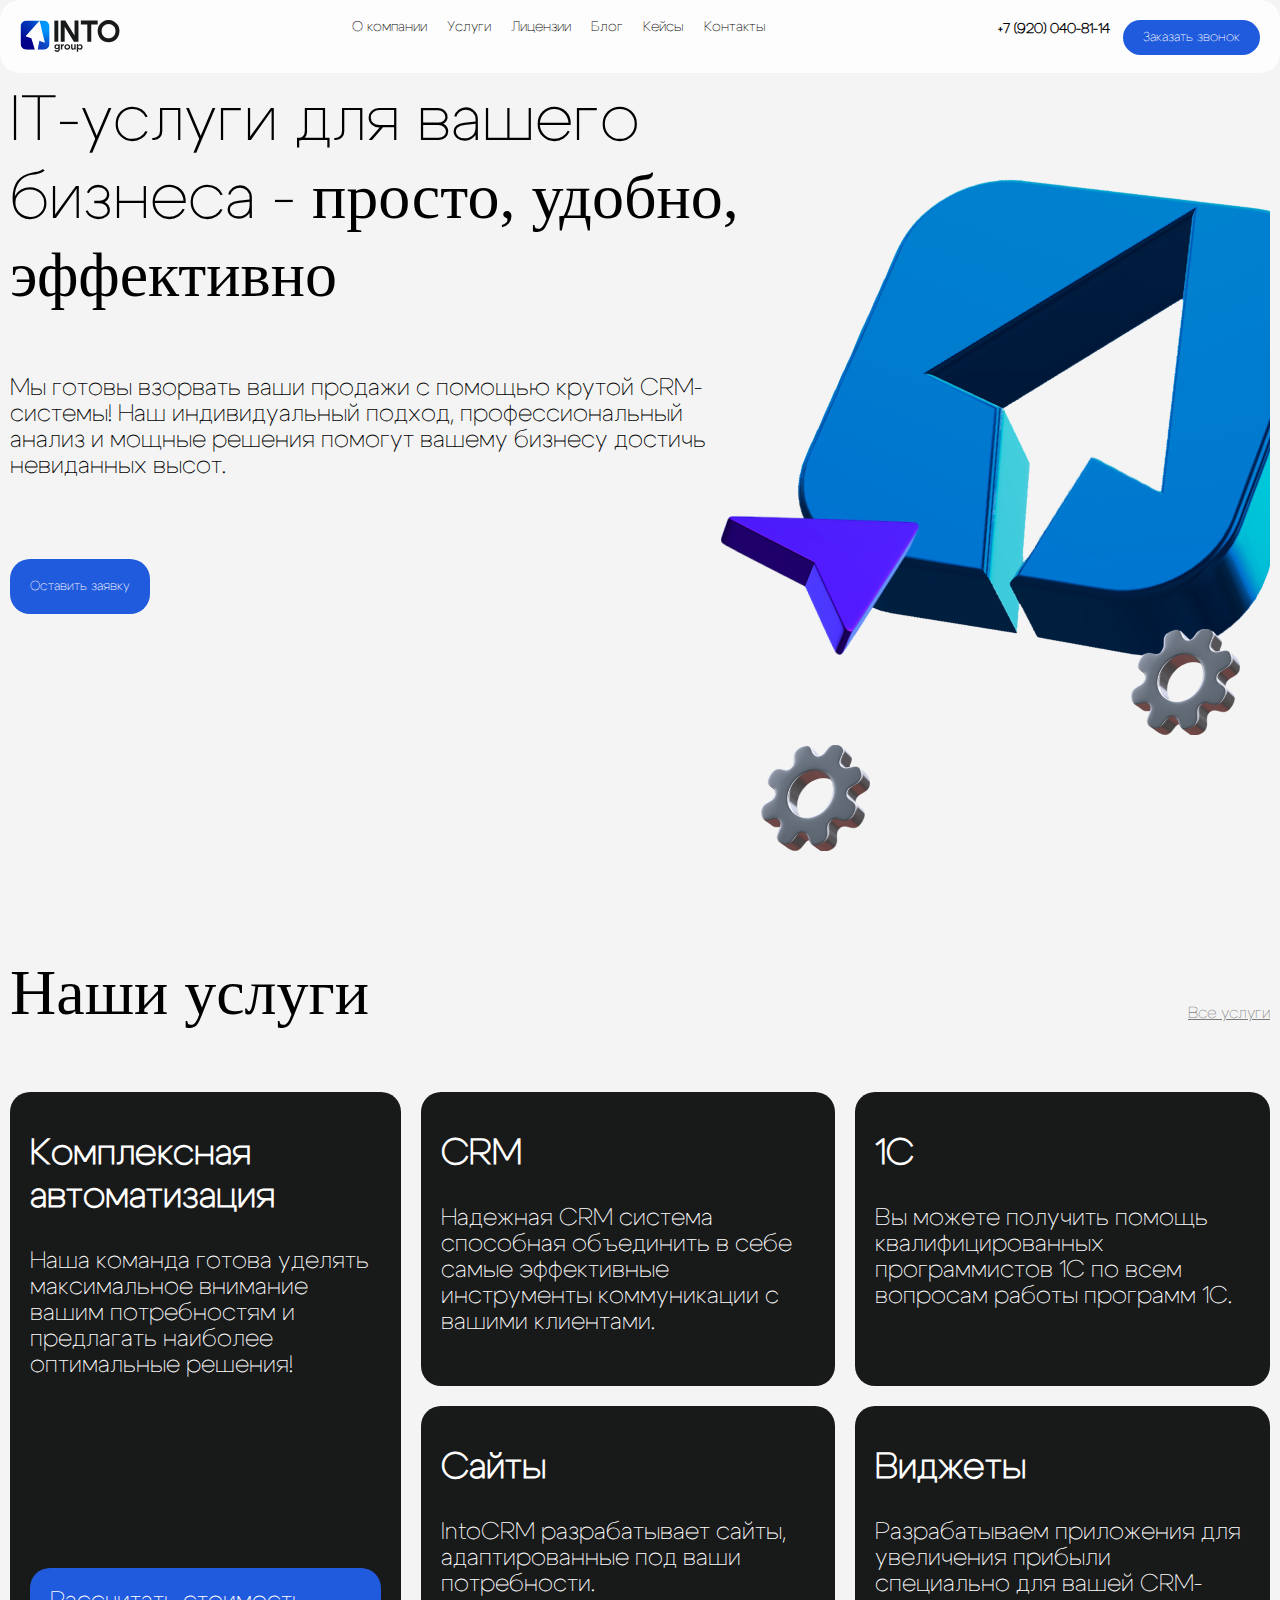
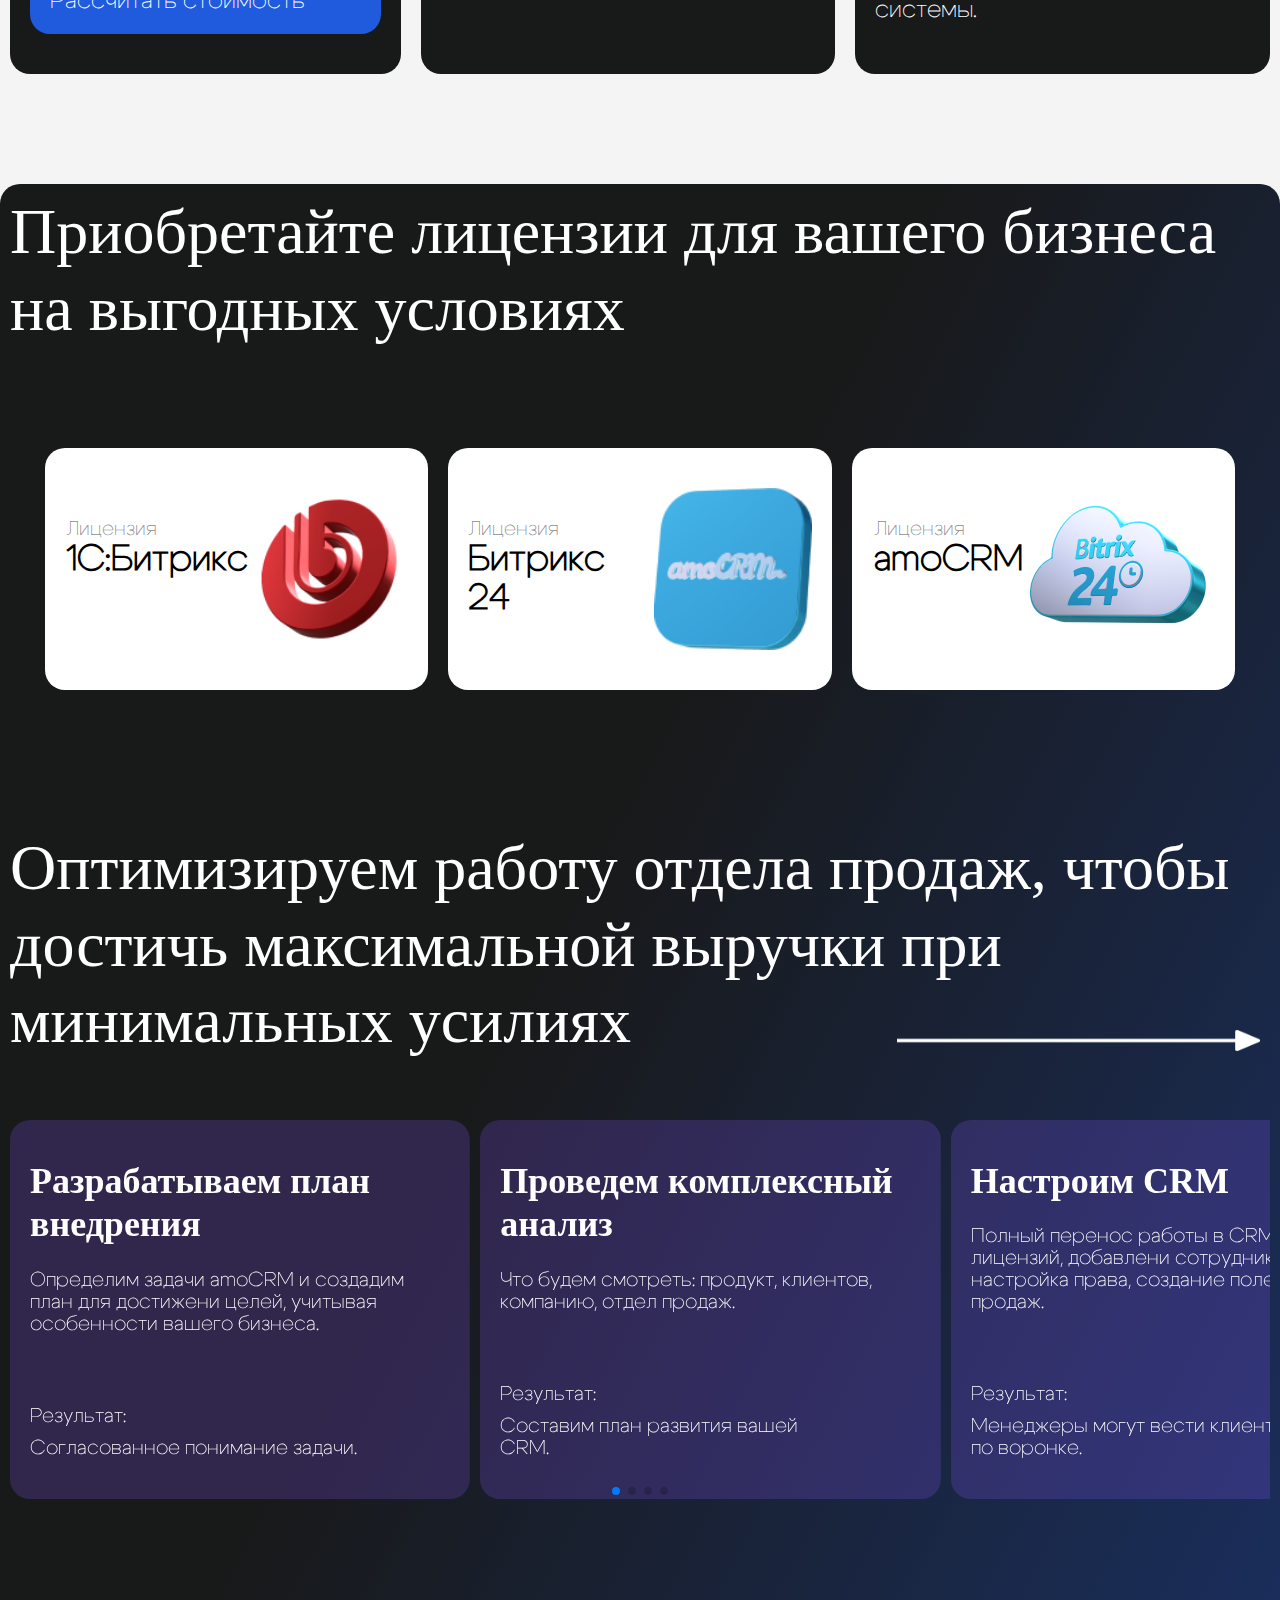
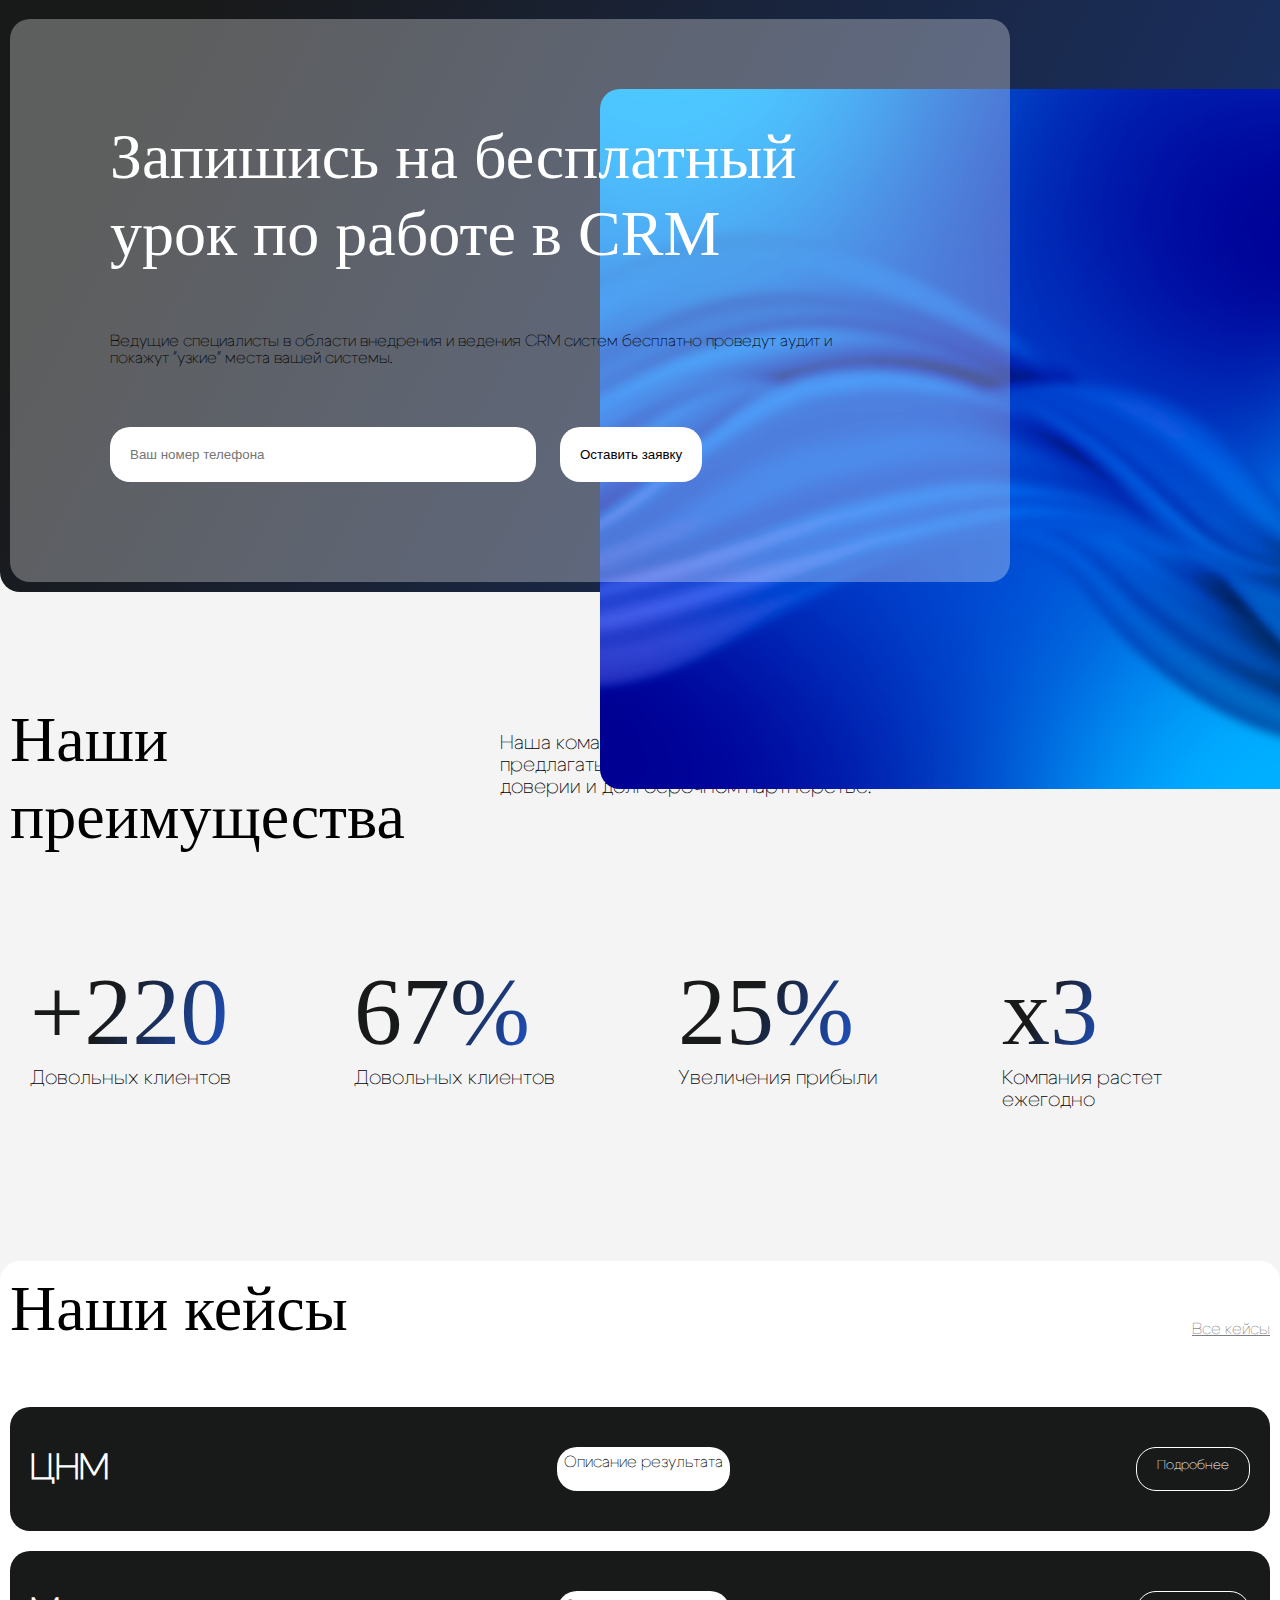
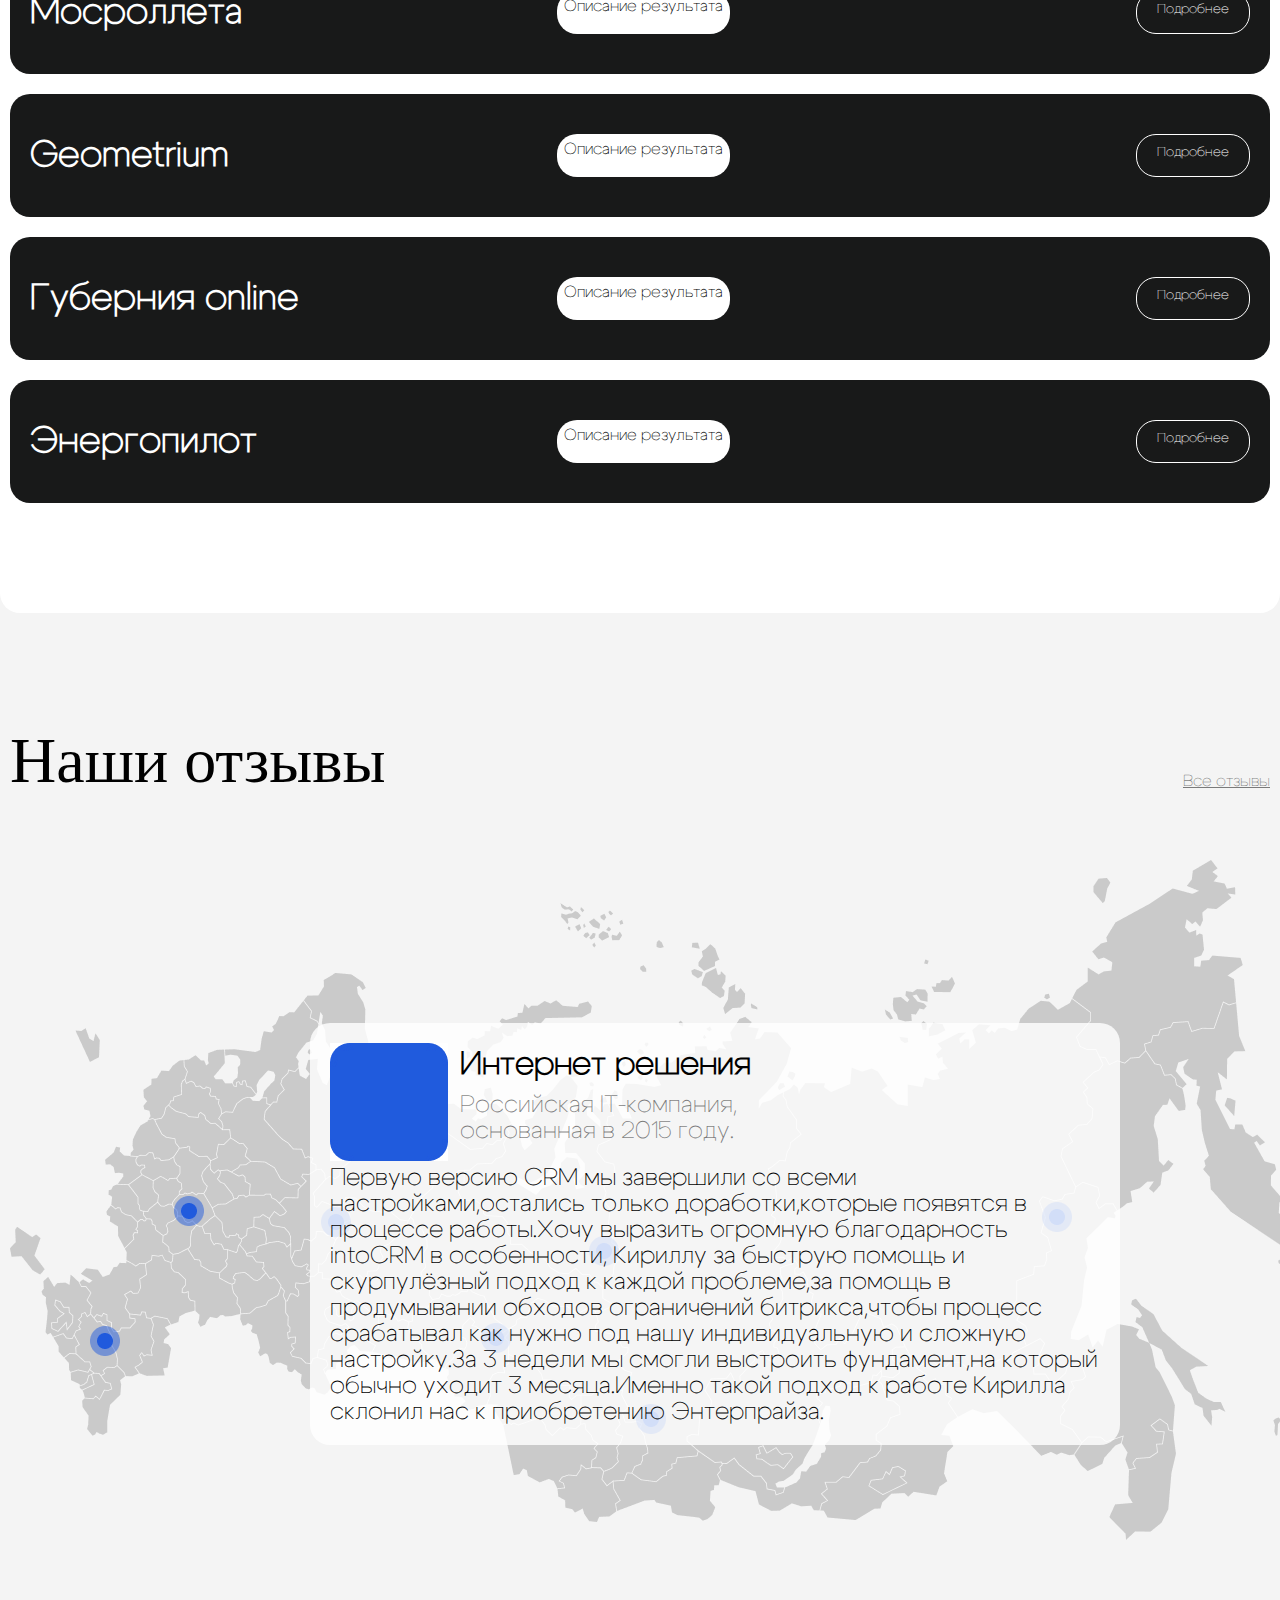
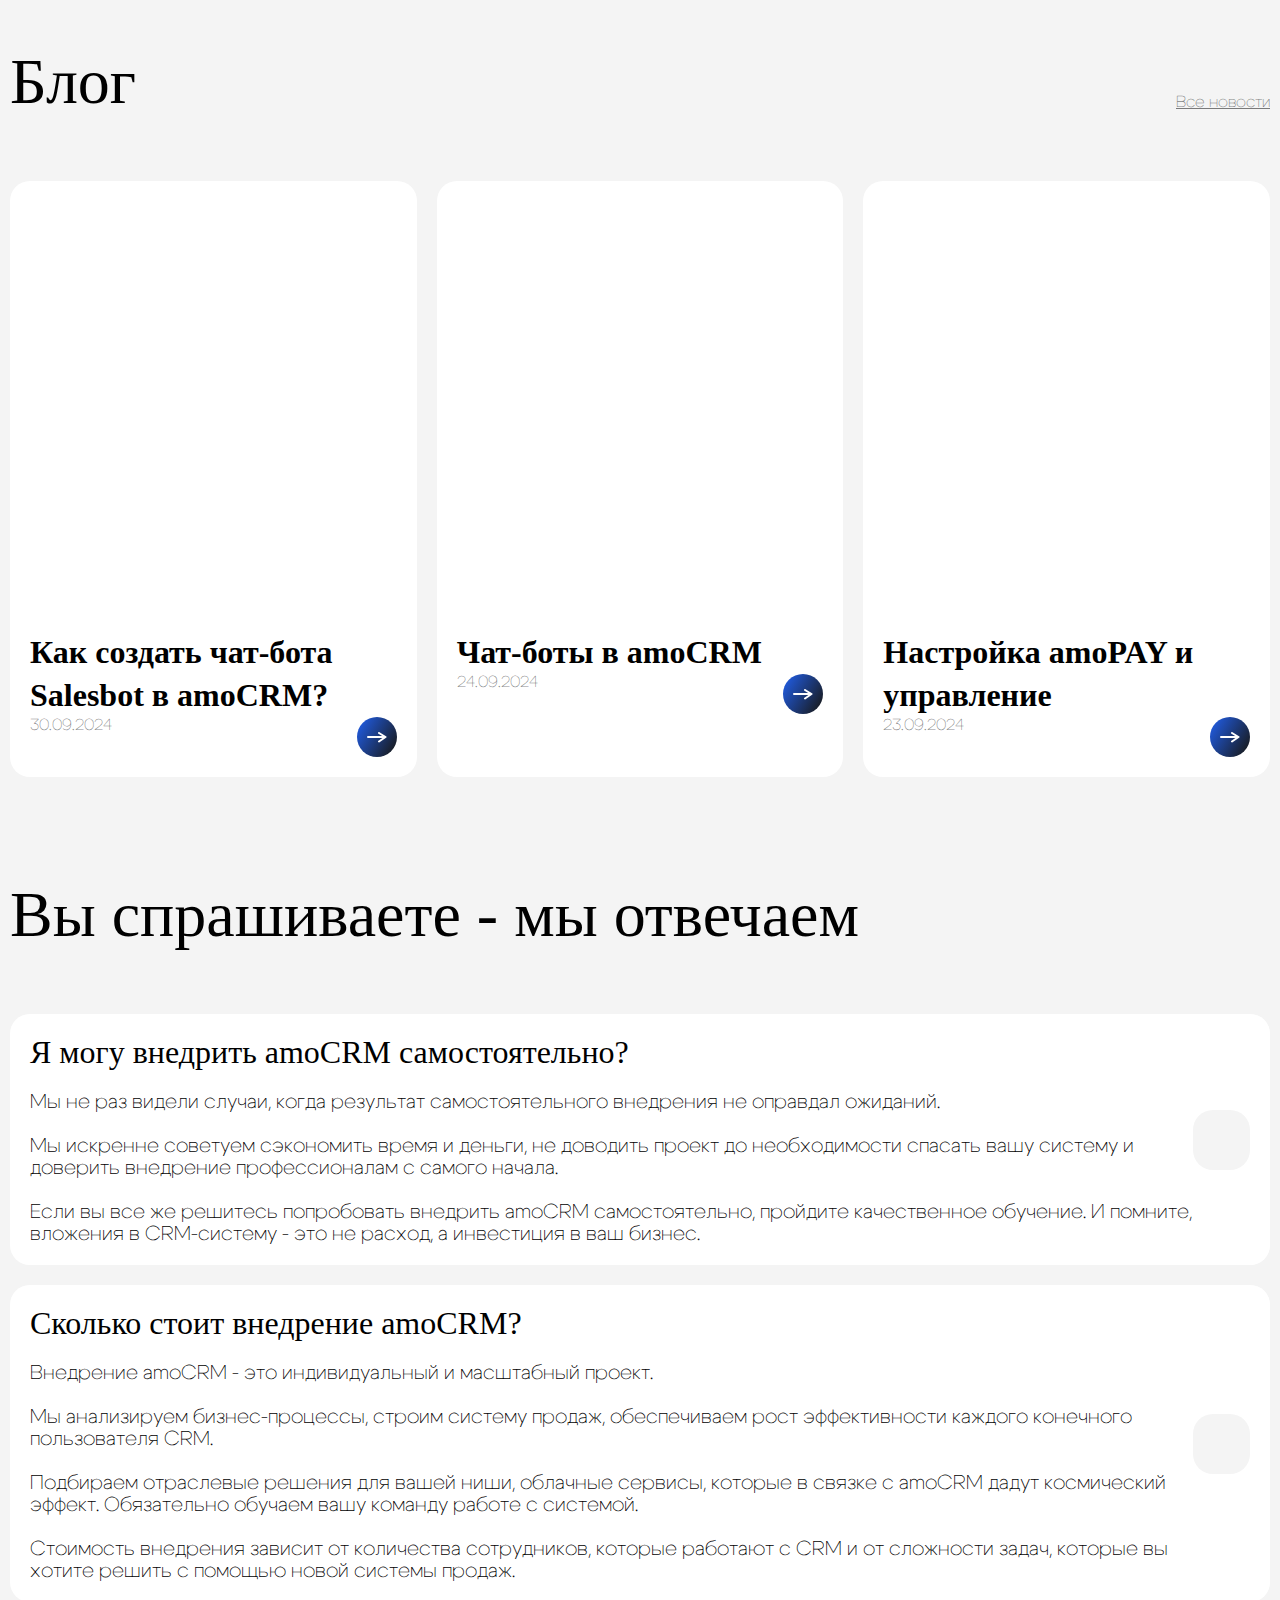
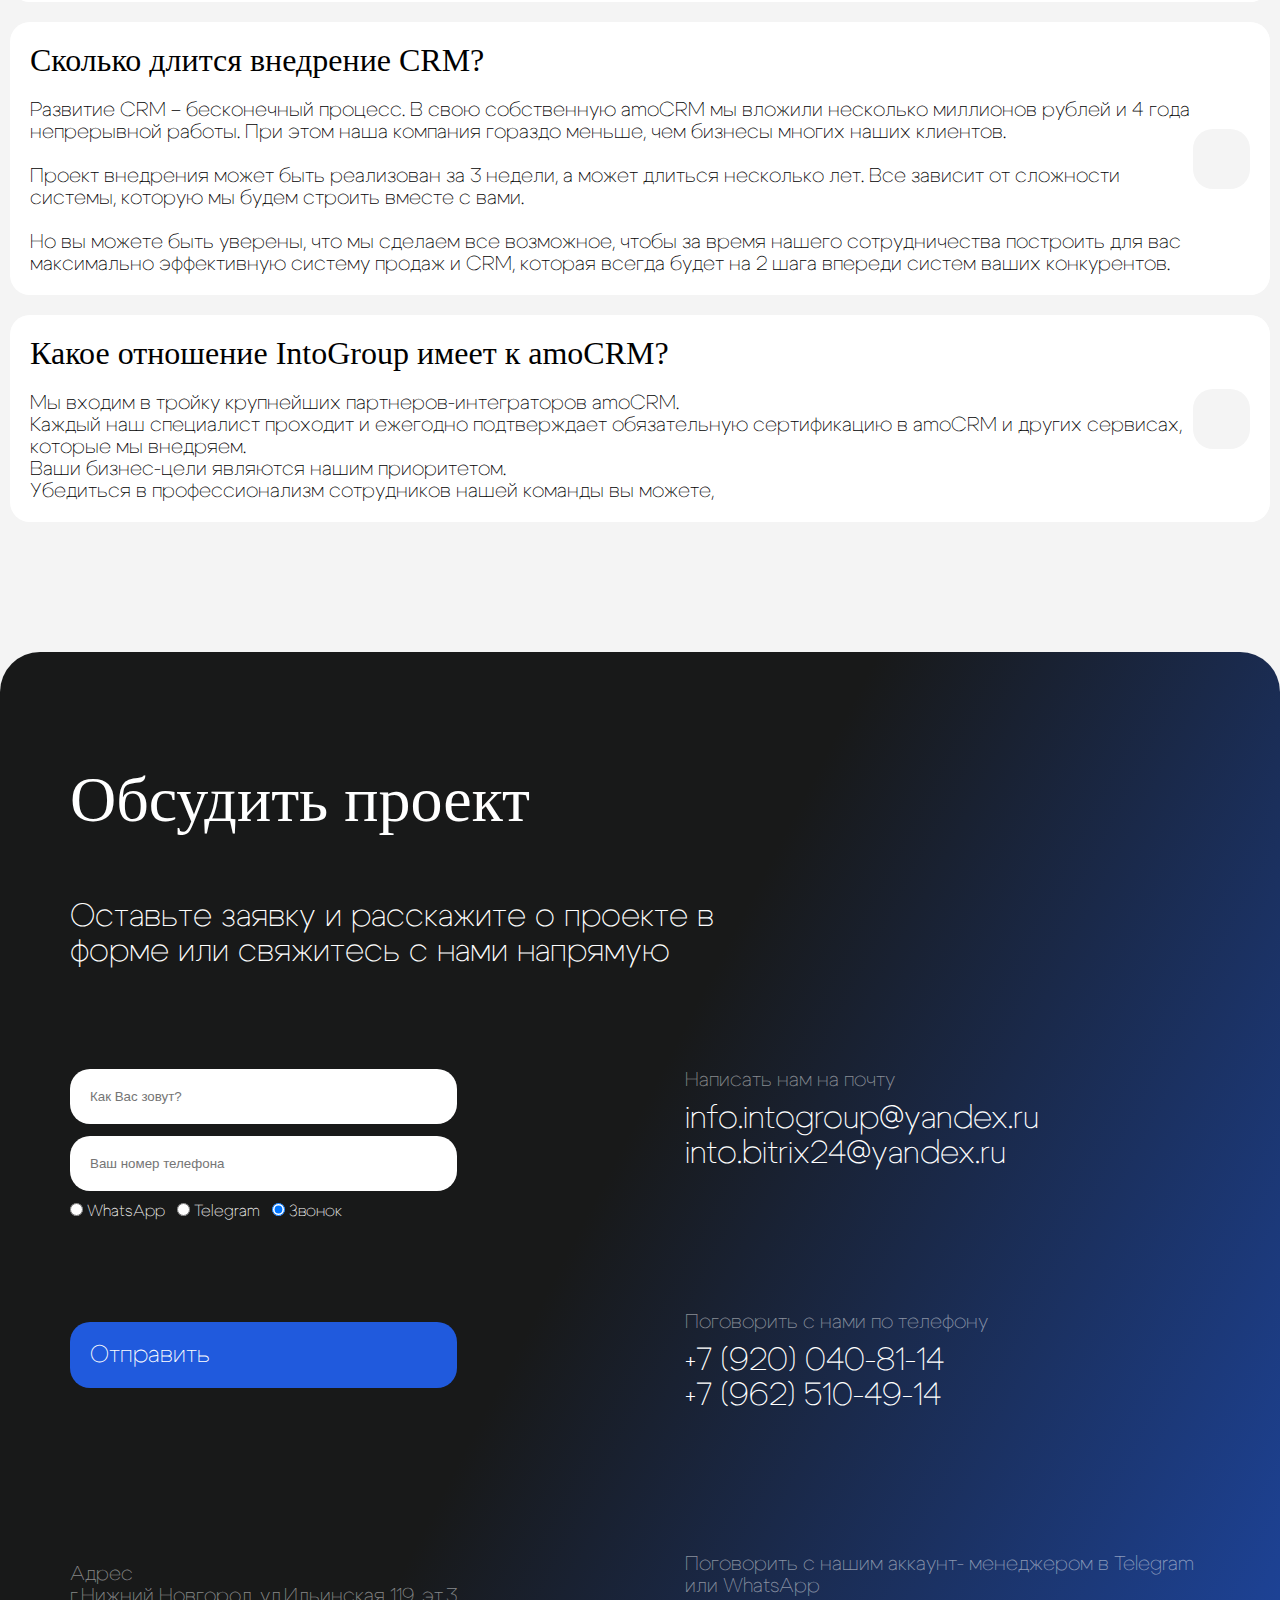
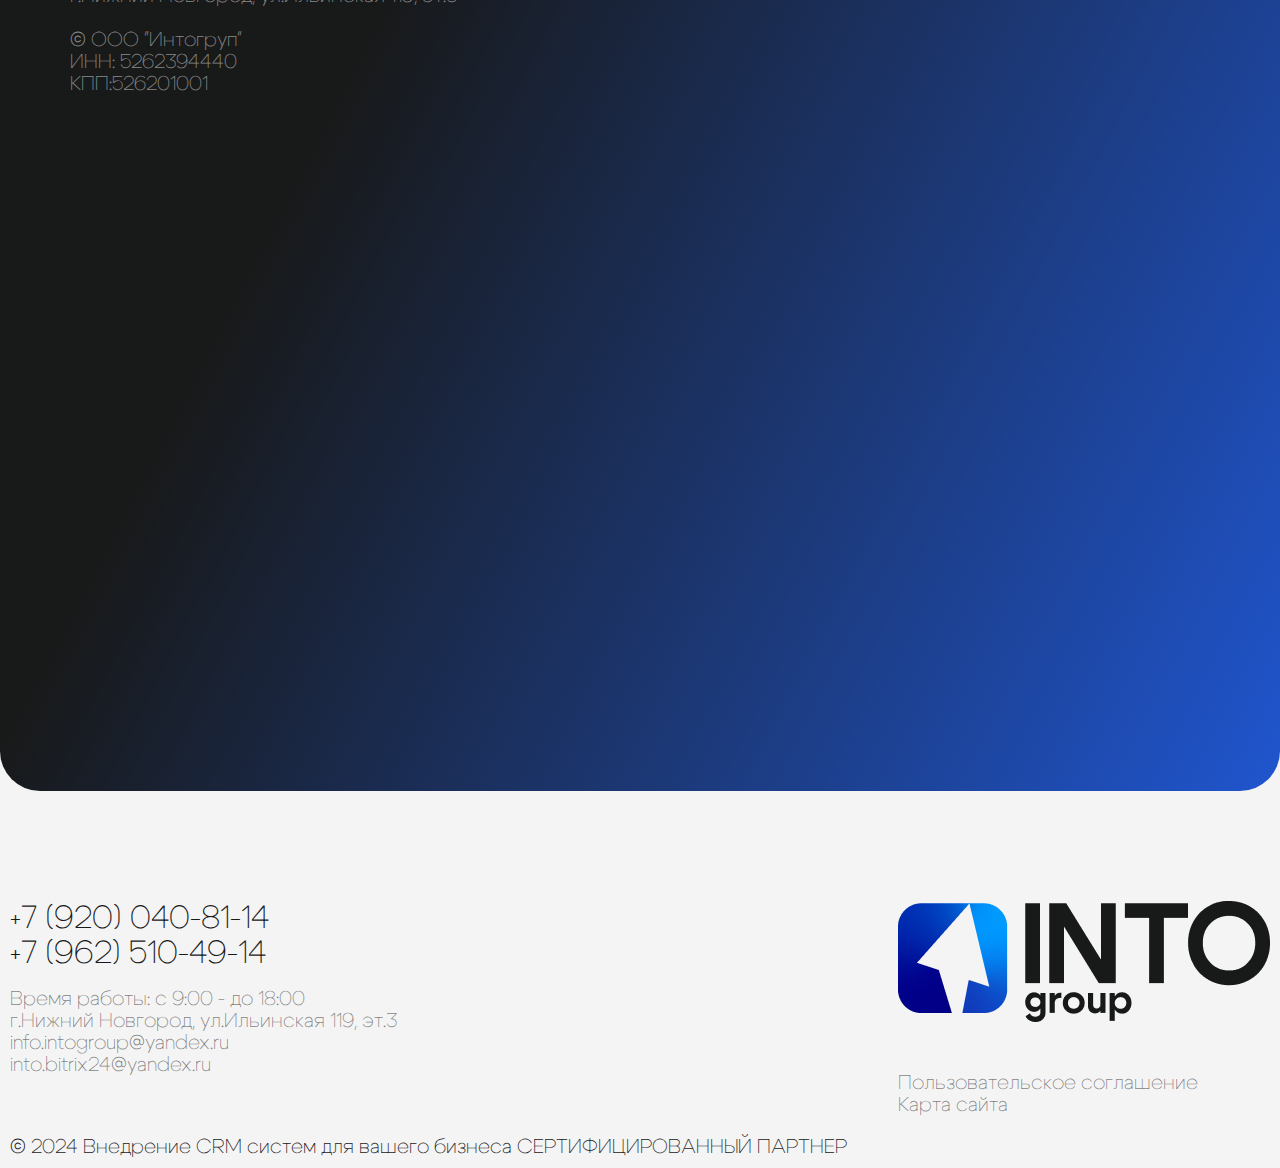
==== commit b8004be0: "Новое" ====
--- a/index.html
+++ b/index.html
@@ -197,7 +197,7 @@
                         </div>
                     </div>
                     <div class="foto">
-                        <img src="img/cons.png" alt="">
+                        <img src="img/bg-form.png" alt="">
                     </div>
                 </div>
             </section>
--- a/style/style.css
+++ b/style/style.css
@@ -338,16 +338,16 @@
 }
 
 .inf {
-  padding-top: 100px;
-  padding-bottom: 100px;
+  z-index: 1;
+  background: rgba(255, 255, 255, 0.3);
+  border-radius: 20px;
+  padding: 100px;
 }
 .inf h2 {
   width: 100%;
   max-width: 800px;
-  color: var(--color-wh);
 }
 .inf__pr {
-  color: var(--color-wh);
   max-width: 761px;
   width: 100%;
   margin-bottom: 60px;
@@ -372,8 +372,9 @@
 }
 .foto img {
   position: absolute;
-  width: 400px;
-  right: -60px;
+  width: 700px;
+  top: 70px;
+  right: -30px;
   border-radius: 20px;
 }
 
@@ -591,16 +592,17 @@
 }
 
 .faq__text {
+  display: block;
   font-size: 1.25rem;
-}
-
-.faq__button::after {
-  background-image: url(/img/faq_arrow.svg);
 }
 
 .faq__button[aria-expanded=true]::after {
   transform: rotate(30deg);
   align-self: end;
+}
+
+.faq__button::after {
+  background-image: url(/img/faq_arrow.svg);
 }
 
 .project {
@@ -707,6 +709,11 @@
 }
 
 /*Услуги */
+.black {
+  background-color: var(--bg-dark);
+  color: var(--color-wh);
+}
+
 .necessity {
   display: flex;
   flex-direction: column;
@@ -715,6 +722,13 @@
 .necessity__text {
   width: 100%;
   max-width: 1050px;
+}
+
+.up-title {
+  color: var(--color-wh);
+}
+.up-title span {
+  font-size: 2rem;
 }
 
 .grid-card {
@@ -754,10 +768,10 @@
   grid-area: 1/1/4/3;
 }
 .wr-biz__author {
+  background: gray;
   grid-area: 1/3/1/7;
   border-radius: 20px;
   padding: 13px 15px;
-  background-color: var(--bg-dark);
   height: 80px;
 }
 .wr-biz__author h4 {
@@ -770,6 +784,7 @@
   text-align: right;
 }
 .wr-biz__title {
+  color: var(--color-wh);
   font-family: "cygre semibold";
   line-height: normal;
   font-size: 1.5rem;
@@ -792,8 +807,7 @@
 }
 
 .card_hover {
-  background: var(--bg-dark);
-  color: var(--color-wh);
+  color: #000;
   display: flex;
   flex-direction: column;
   justify-content: space-between;
@@ -805,6 +819,7 @@
 }
 
 .card_hover:hover {
+  background: gray;
   justify-content: center;
 }
 .card_hover:hover .card__picture {
@@ -829,4 +844,22 @@
 }
 .list__item:not(:last-child) {
   margin-bottom: 12px;
+}
+
+.grid-st {
+  width: 100%;
+  display: grid;
+  grid-template-columns: repeat(12, 1fr);
+  row-gap: 20px;
+  -moz-column-gap: 20px;
+       column-gap: 20px;
+}
+.grid-st .number-st {
+  background: var(--color-wh);
+  border-radius: 20px;
+  color: #000;
+  grid-column: span 6;
+  padding: 30px 40px;
+  display: flex;
+  flex-direction: row;
 }/*# sourceMappingURL=style.css.map */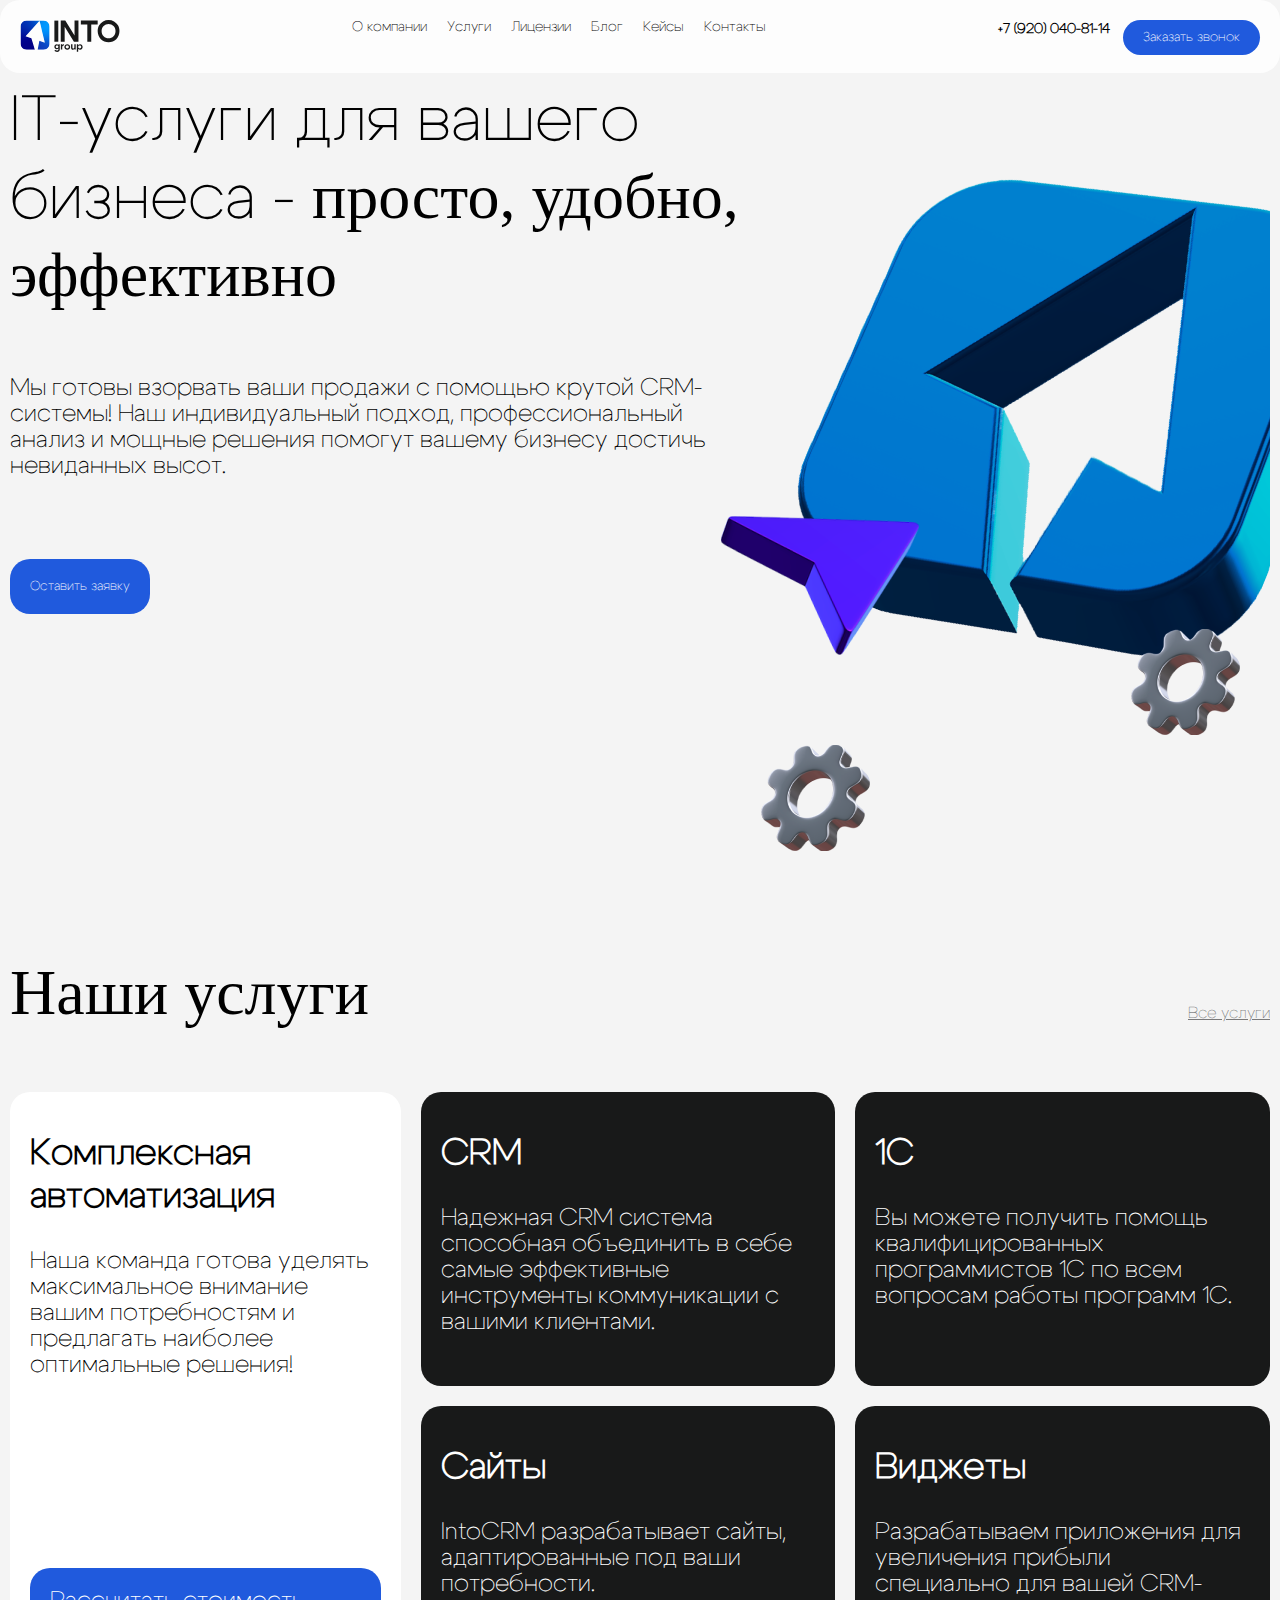
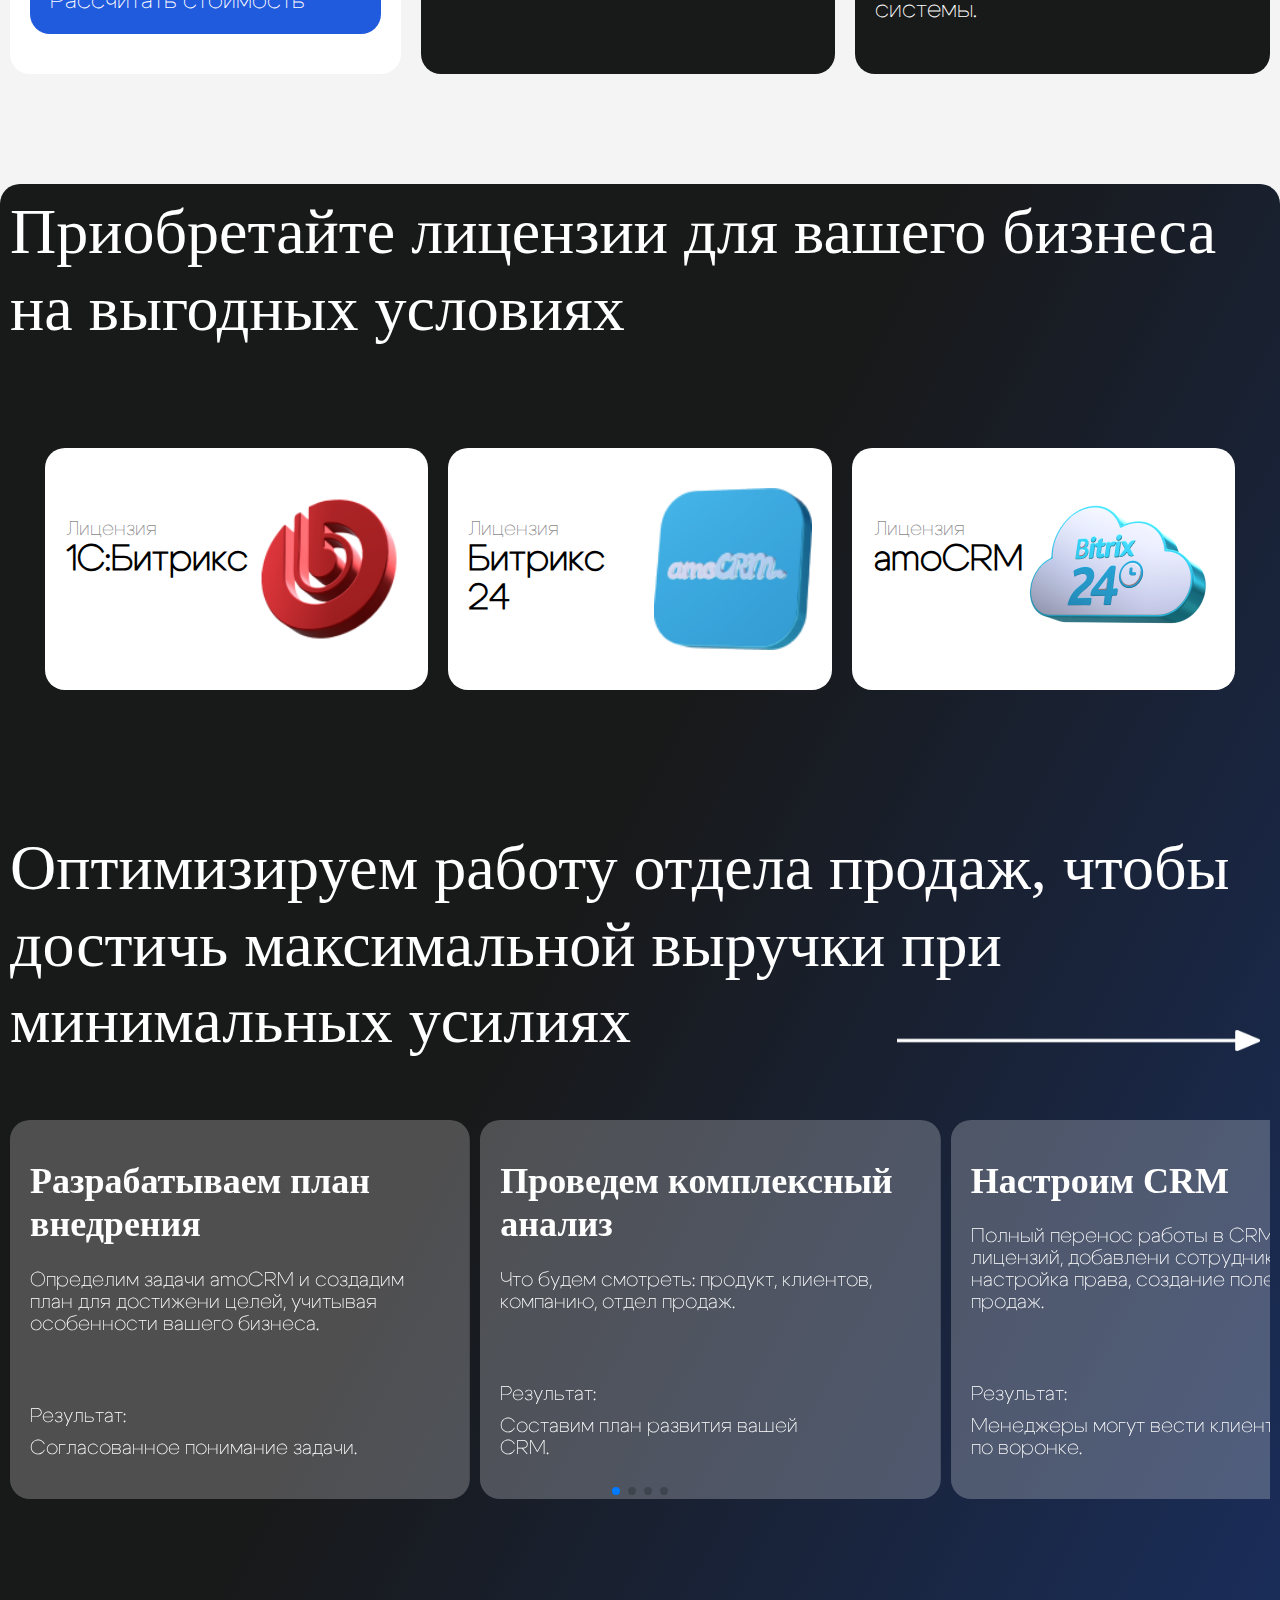
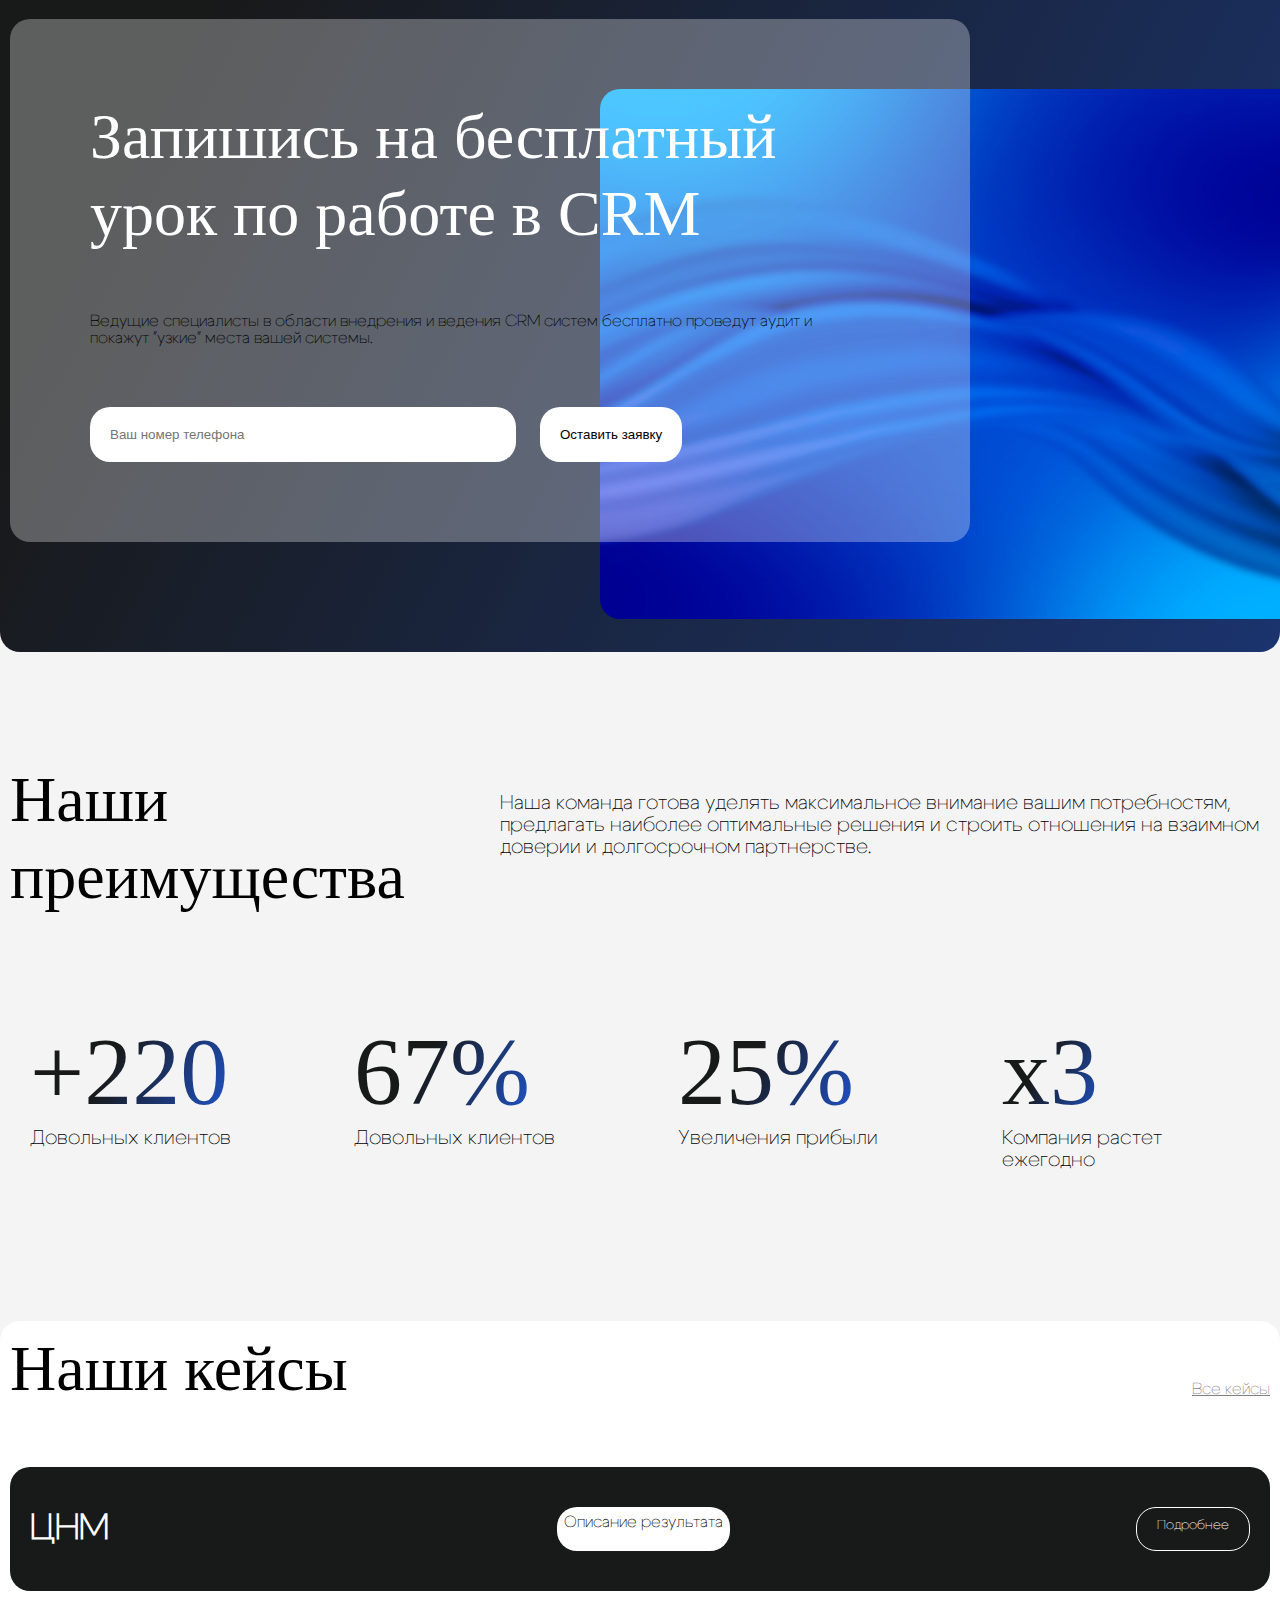
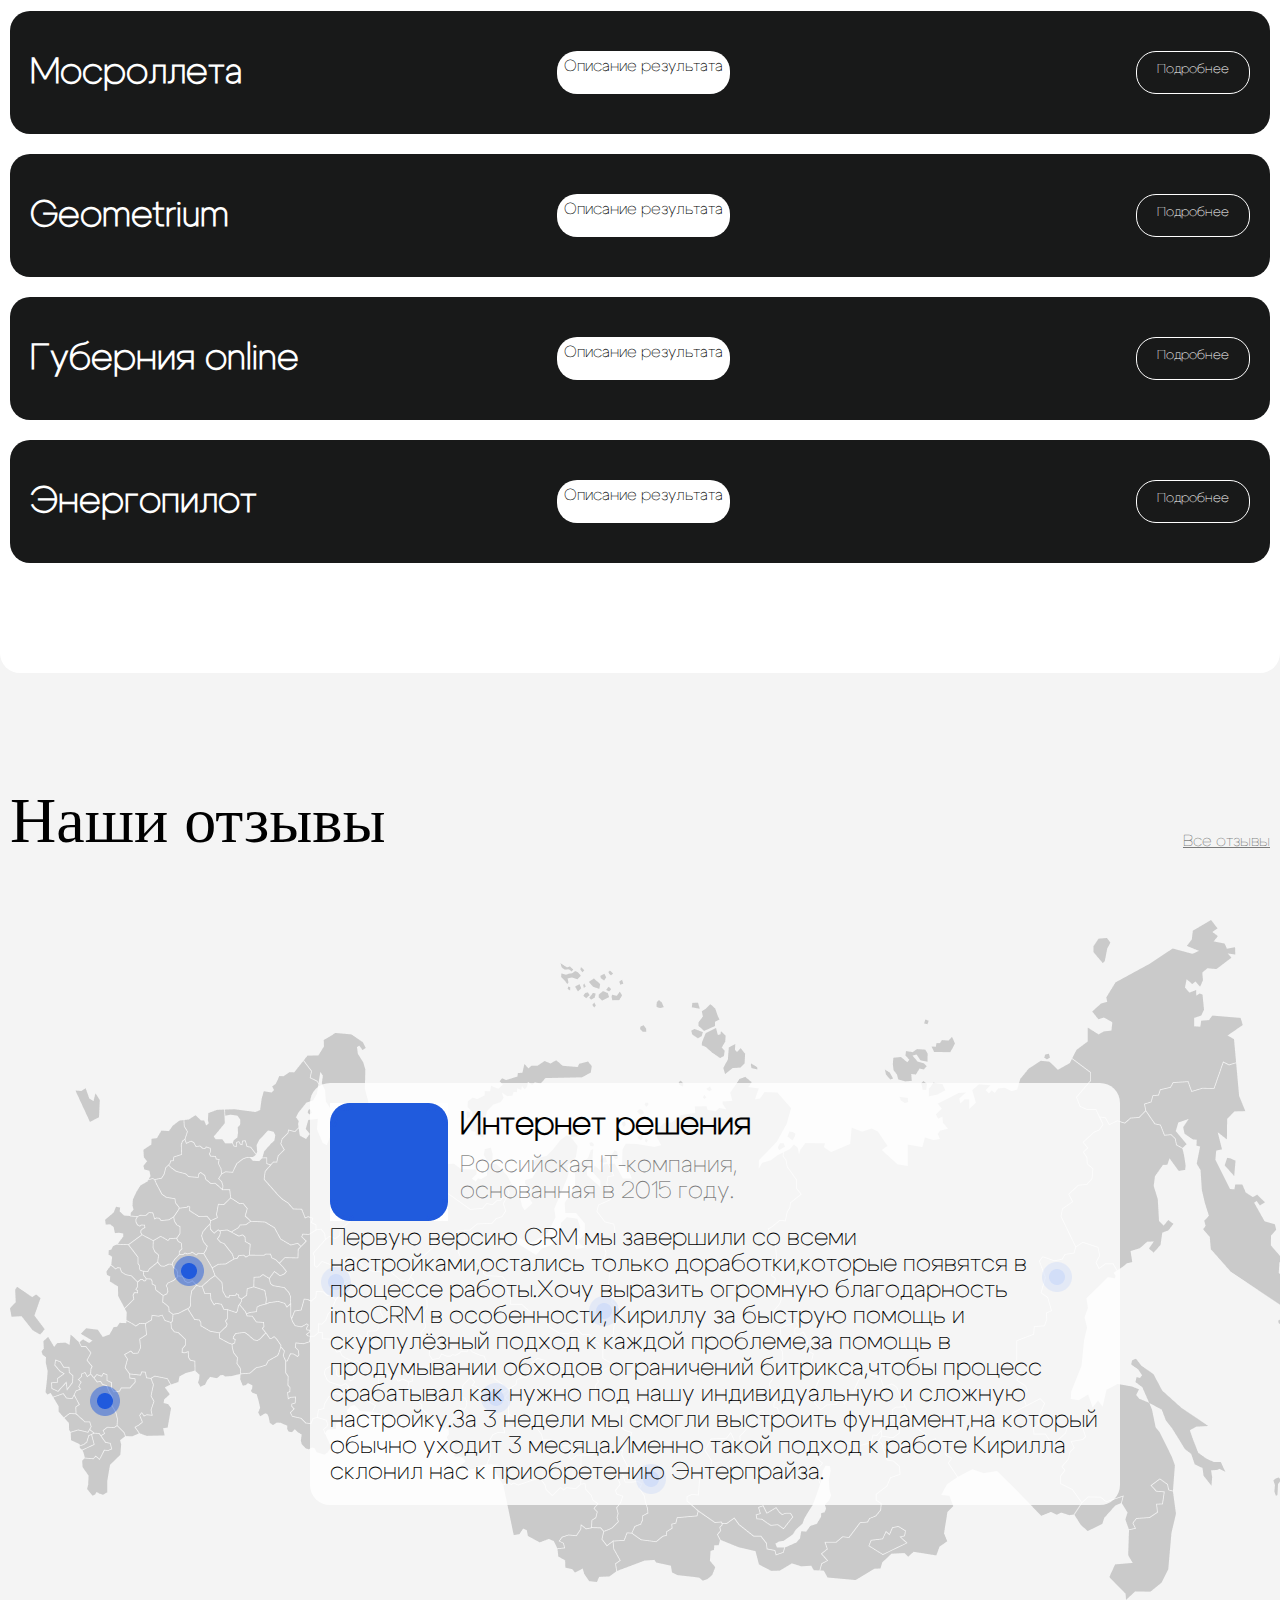
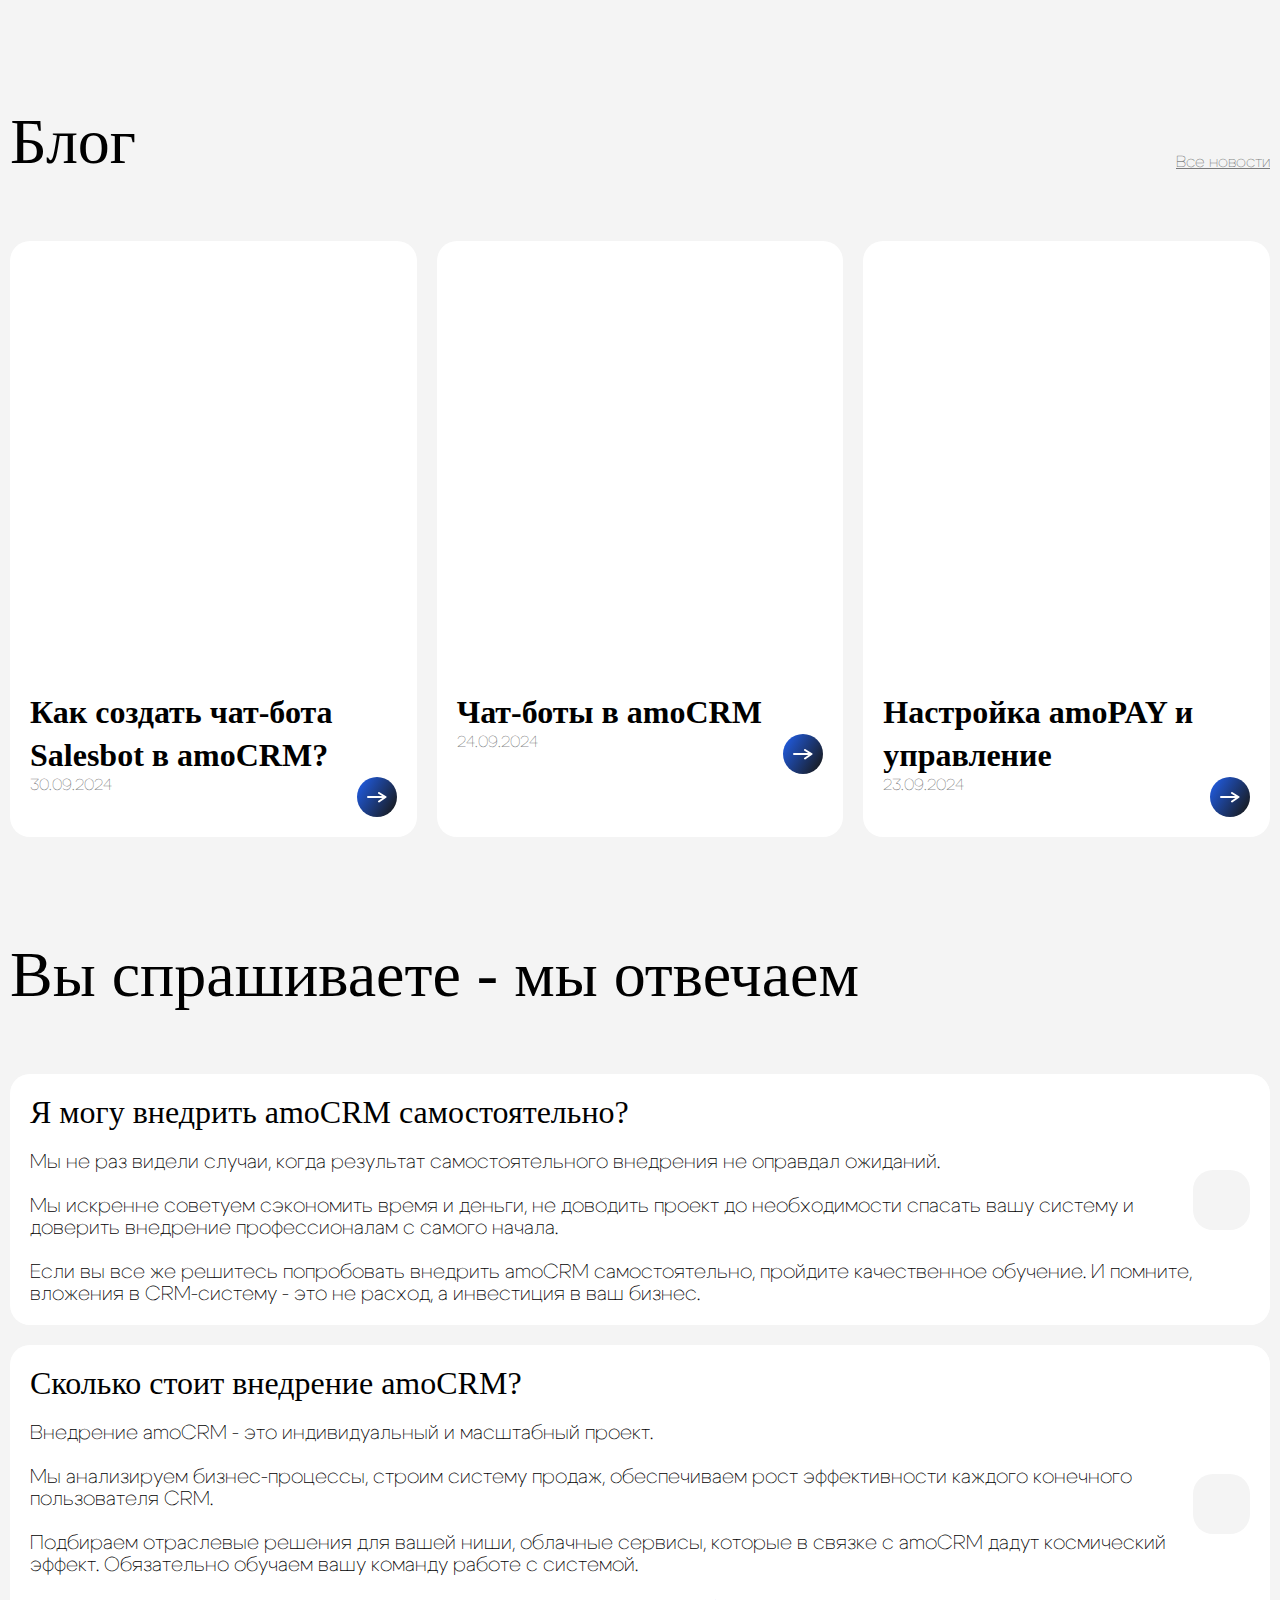
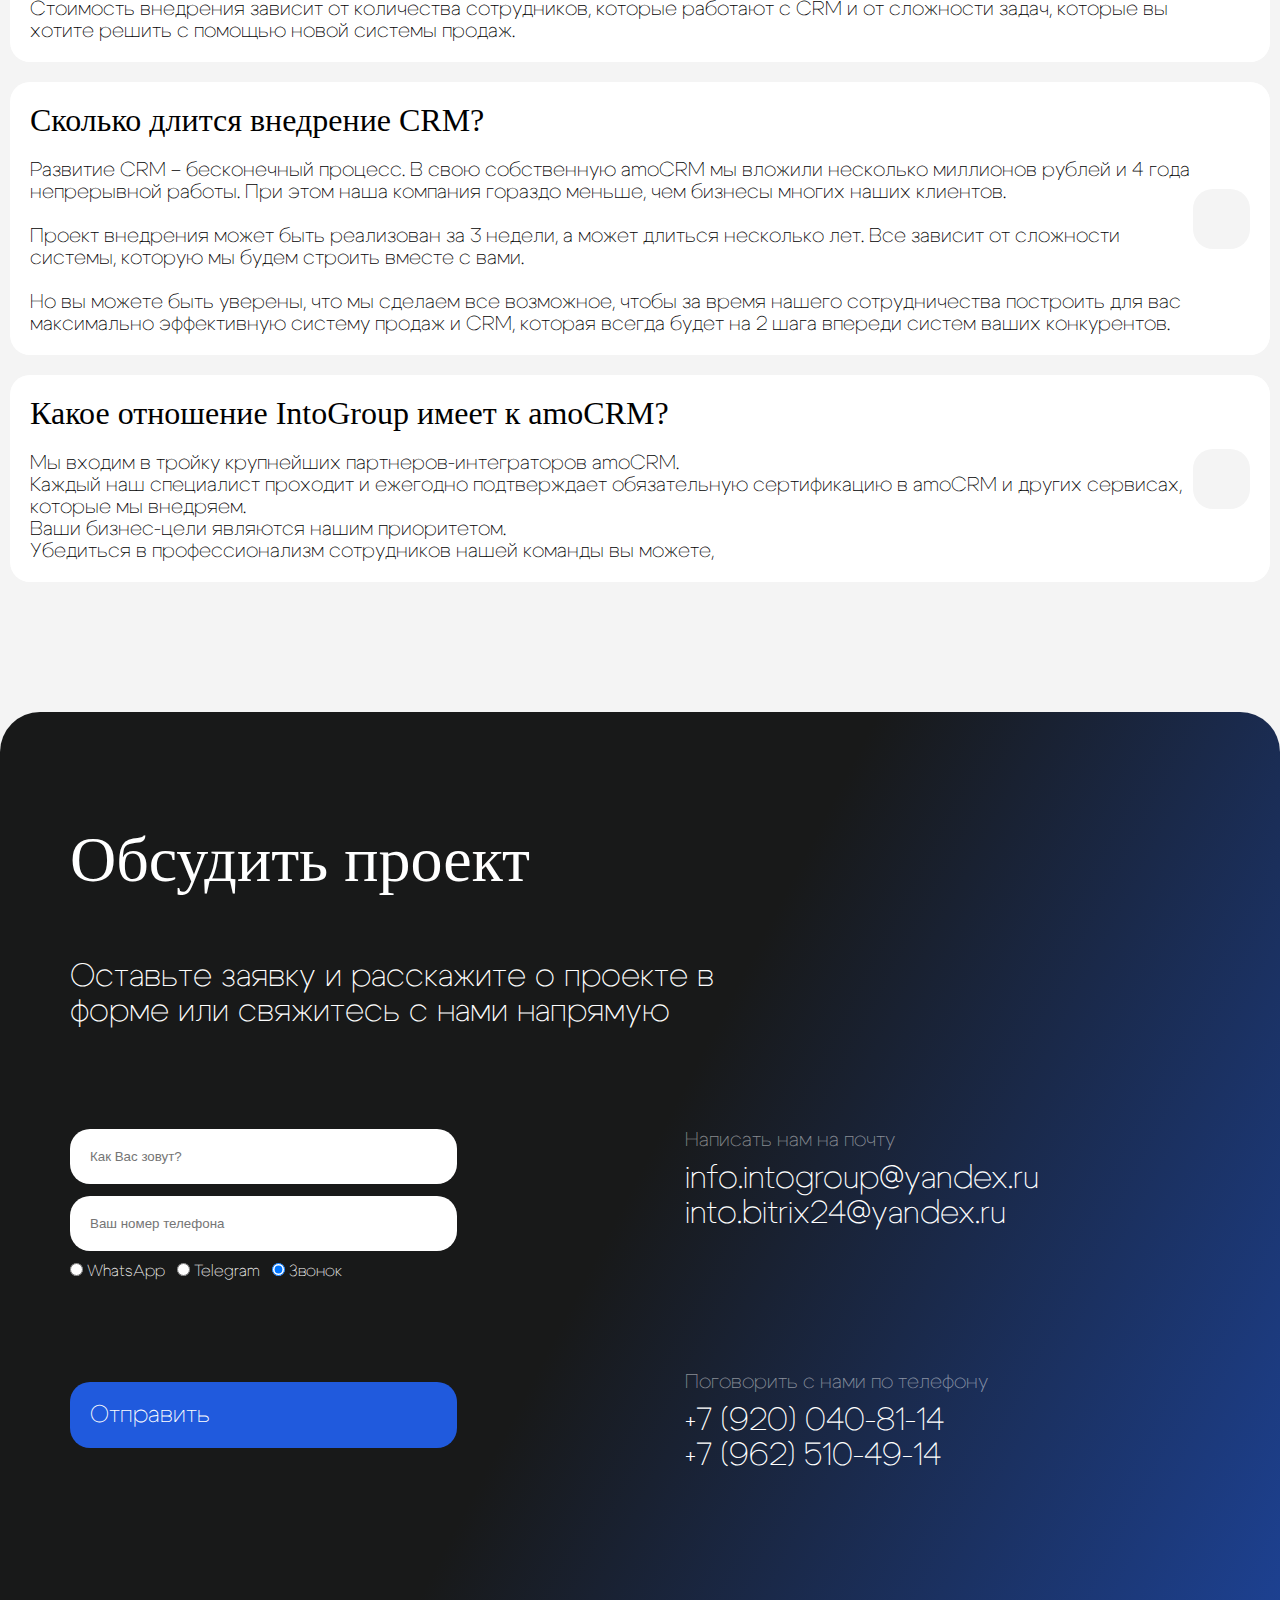
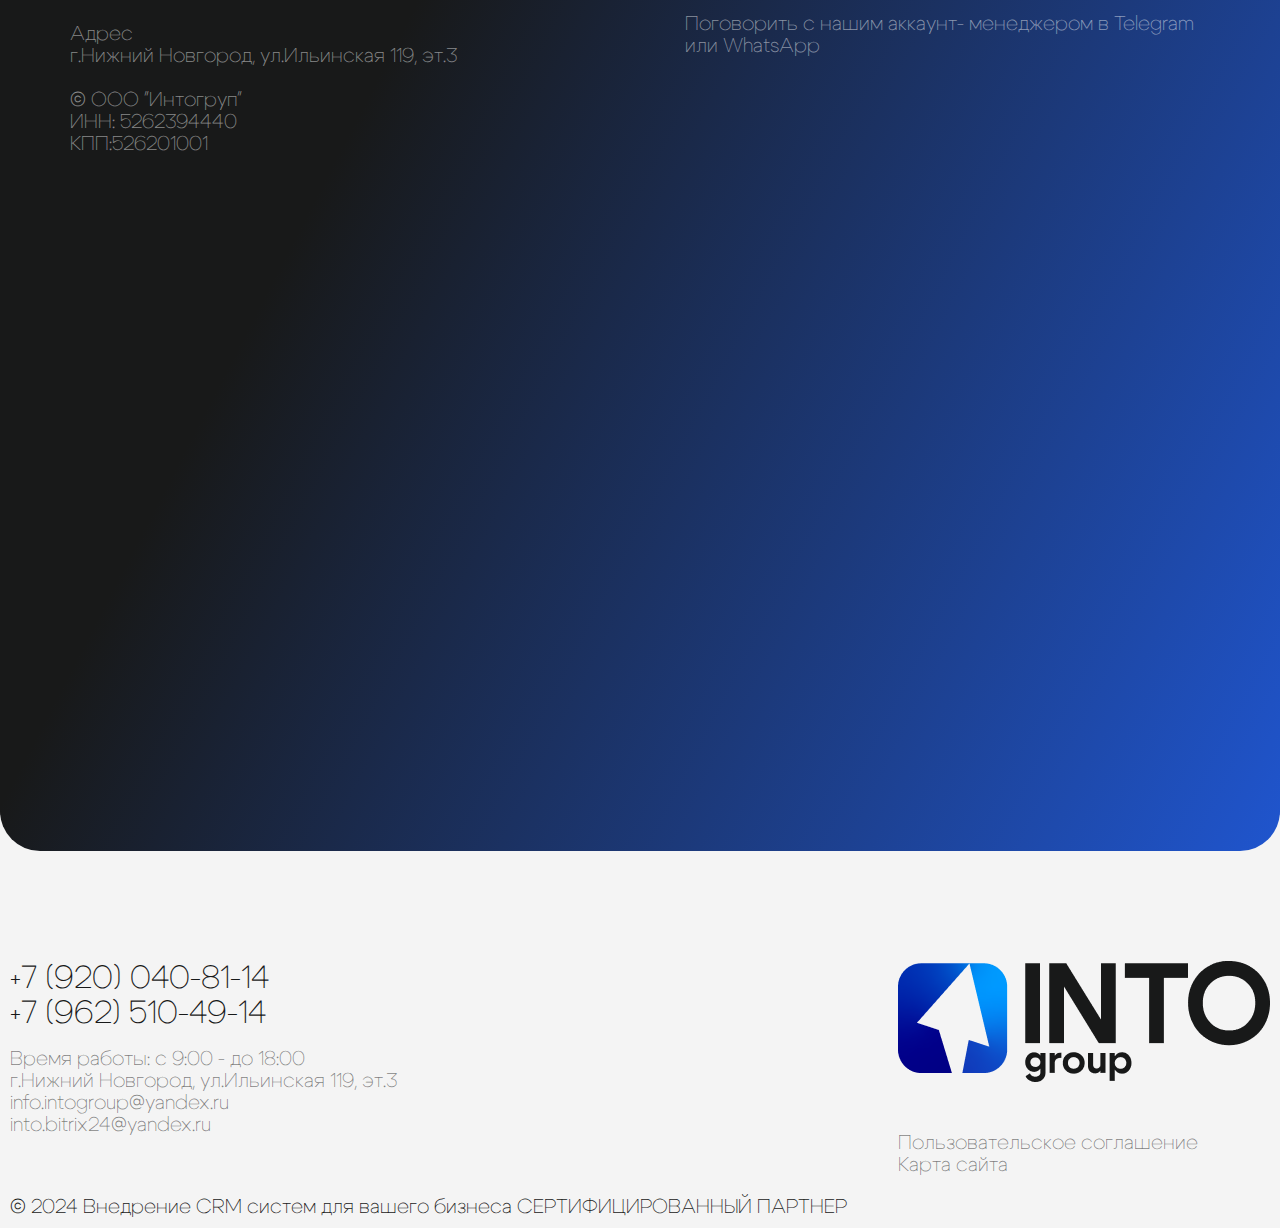
==== commit bea2be3a: "Новое" ====
--- a/index.html
+++ b/index.html
@@ -21,7 +21,7 @@
             <nav class="nav-menu">
                 <a href="">О компании</a>
                 <a href="services.html">Услуги</a>
-                <a href="">Лицензии</a>
+                <a href="sites.html">Лицензии</a>
                 <a href="">Блог</a>
                 <a href="">Кейсы</a>
                 <a href="">Контакты</a>
--- a/style/style.css
+++ b/style/style.css
@@ -25,8 +25,7 @@
   outline: none;
 }
 
-К a,
-button {
+a, button {
   cursor: pointer;
 }
 
@@ -112,6 +111,14 @@
   font-weight: 700;
 }
 
+.phone__mob {
+  display: block;
+}
+
+.phone__menu {
+  display: block;
+}
+
 .container {
   max-width: 1320px;
   margin: 0 auto;
@@ -189,8 +196,7 @@
   padding: 40px 20px;
   max-width: 426px;
   width: 100%;
-  background: var(--bg-dark);
-  color: var(--color-wh);
+  background: var(--color-wh);
   border-radius: 20px;
 }
 .basic-text__title {
@@ -310,7 +316,7 @@
   width: 100%;
   max-width: 493px;
   display: flex;
-  background: rgba(122, 81, 227, 0.25);
+  background: rgba(245, 243, 248, 0.25);
   flex-direction: column;
   color: var(--color-wh);
 }
@@ -341,7 +347,8 @@
   z-index: 1;
   background: rgba(255, 255, 255, 0.3);
   border-radius: 20px;
-  padding: 100px;
+  padding: 80px;
+  margin-bottom: 100px;
 }
 .inf h2 {
   width: 100%;
@@ -373,6 +380,7 @@
 .foto img {
   position: absolute;
   width: 700px;
+  height: 530px;
   top: 70px;
   right: -30px;
   border-radius: 20px;
@@ -711,7 +719,15 @@
 /*Услуги */
 .black {
   background-color: var(--bg-dark);
-  color: var(--color-wh);
+}
+.black h2 {
+  color: var(--color-wh);
+}
+.black .ft-adress, .black .bottom-ft .number-footer .number, .black footer p, .black .necessity, .black .bizness {
+  color: var(--color-wh);
+}
+.black .faq-wr {
+  color: #000;
 }
 
 .necessity {
@@ -814,6 +830,9 @@
   gap: 20px;
   padding: 20px;
 }
+.card_hover .card__picture {
+  width: 220px;
+}
 .card_hover .card__text {
   display: none;
 }
@@ -859,7 +878,39 @@
   border-radius: 20px;
   color: #000;
   grid-column: span 6;
-  padding: 30px 40px;
-  display: flex;
-  flex-direction: row;
+  padding: 40px;
+  display: flex;
+  flex-direction: row;
+  position: relative;
+}
+.grid-st .number-st .text-basic {
+  display: flex;
+  flex-direction: column;
+  gap: 20px;
+  width: 60%;
+}
+.grid-st .number-st .text-foto {
+  display: flex;
+  flex-direction: column;
+  justify-content: space-between;
+}
+.grid-st .number-st .more-details {
+  margin-top: 250px;
+}
+
+.big-num {
+  top: -250px;
+  right: -5px;
+  position: absolute;
+  font-size: 20rem;
+  font-family: "cygre semibold";
+  color: rgba(60, 58, 58, 0.87);
+}
+
+.bold {
+  font-family: "cygre semibold";
+}
+
+.white {
+  color: var(--color-wh);
 }/*# sourceMappingURL=style.css.map */--- a/style/media.css
+++ b/style/media.css
@@ -1,6 +1,44 @@
-.container {
+@media screen and (max-width: 1100px) {
+  h2 {
+    font-size: 3.5rem;
+  }
+  .container {
     margin: 0 auto;
-}
-.menu-header {
+  }
+  .menu-header {
     width: 100%;
-}+  }
+  .home-left__title {
+    font-size: 4rem;
+  }
+  .home-left__par {
+    font-size: 1rem;
+  }
+  .home .home-right .arrow, .home .home-right .screw, .home .home-right .screw-2 {
+    display: none;
+  }
+  .basic {
+    display: flex;
+    flex-direction: column;
+  }
+  .basic .basic-text {
+    width: 100%;
+    max-width: 1100px;
+  }
+  .all-card {
+    display: flex;
+    flex-direction: column;
+  }
+  .adv-text {
+    display: flex;
+    flex-direction: column;
+  }
+  .number-adv {
+    display: flex;
+    flex-direction: column;
+  }
+  .news .card-wrapper {
+    display: flex;
+    flex-direction: column;
+  }
+}/*# sourceMappingURL=media.css.map */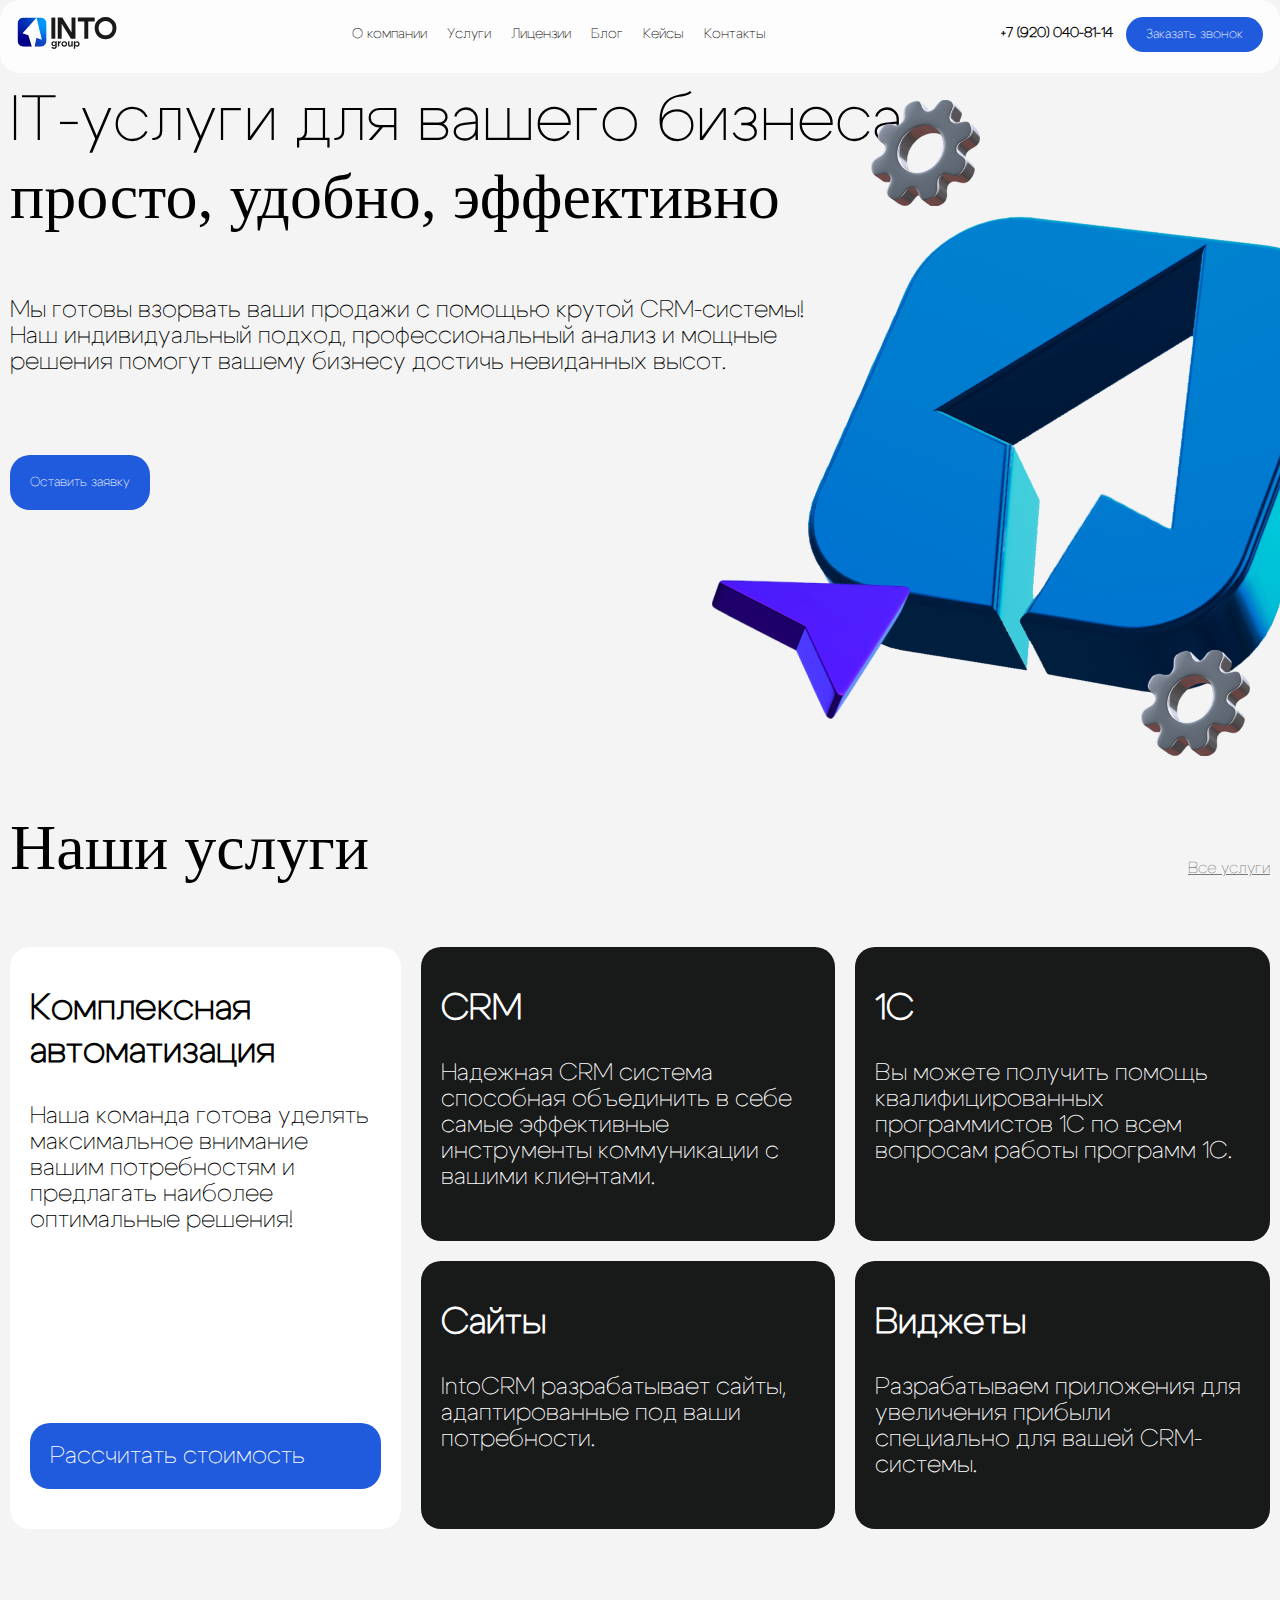
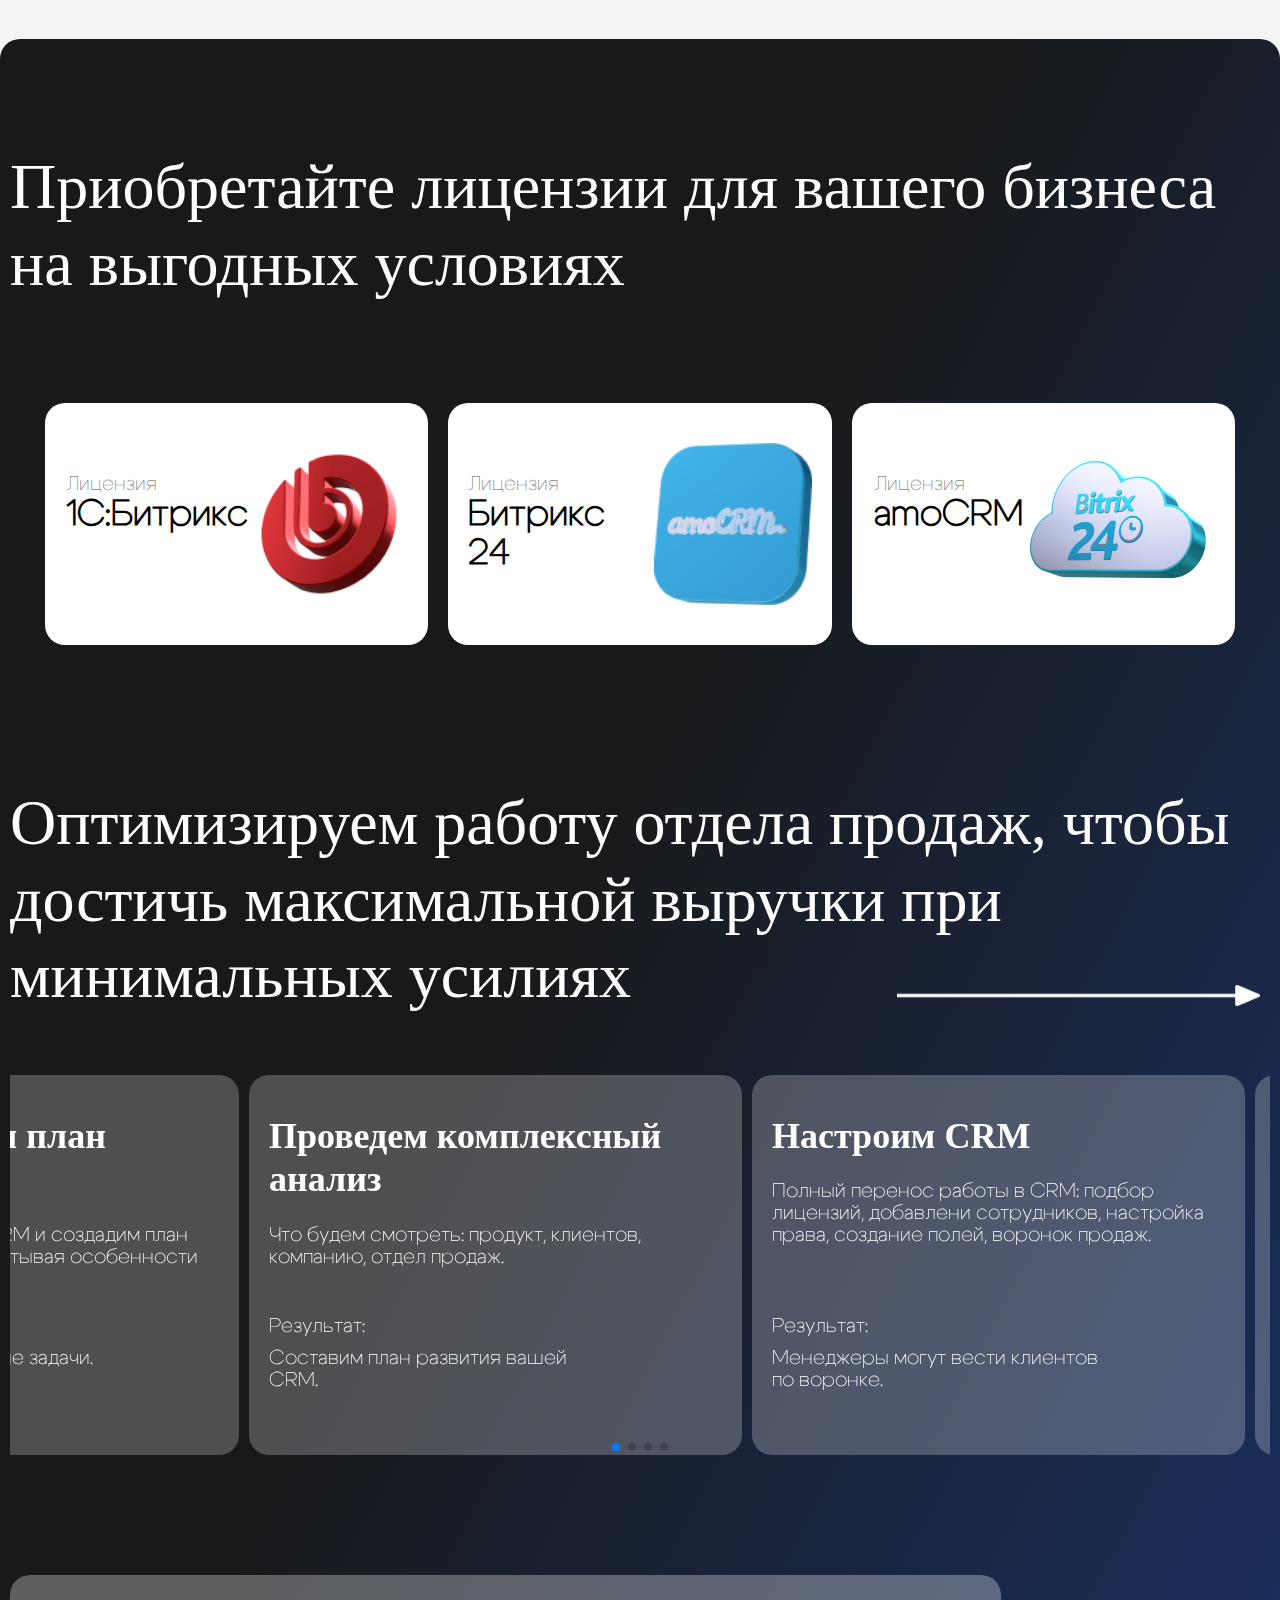
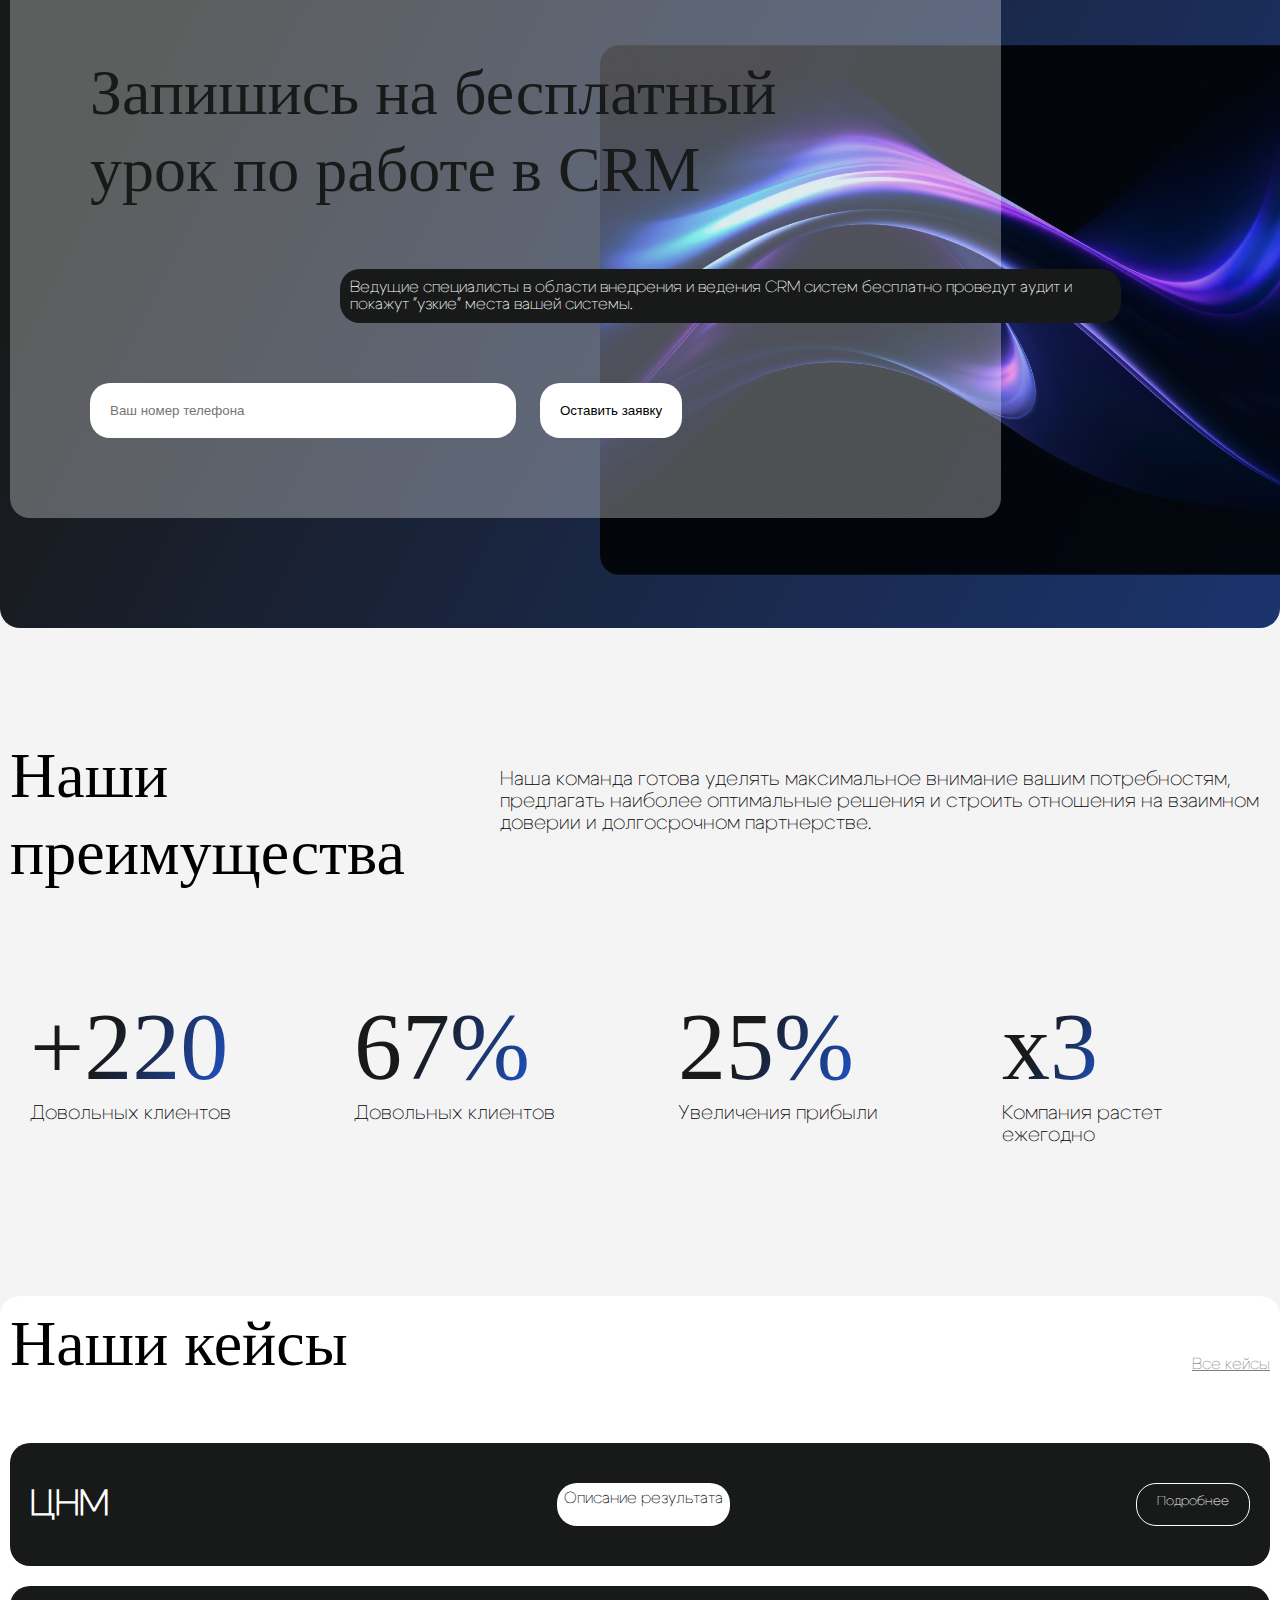
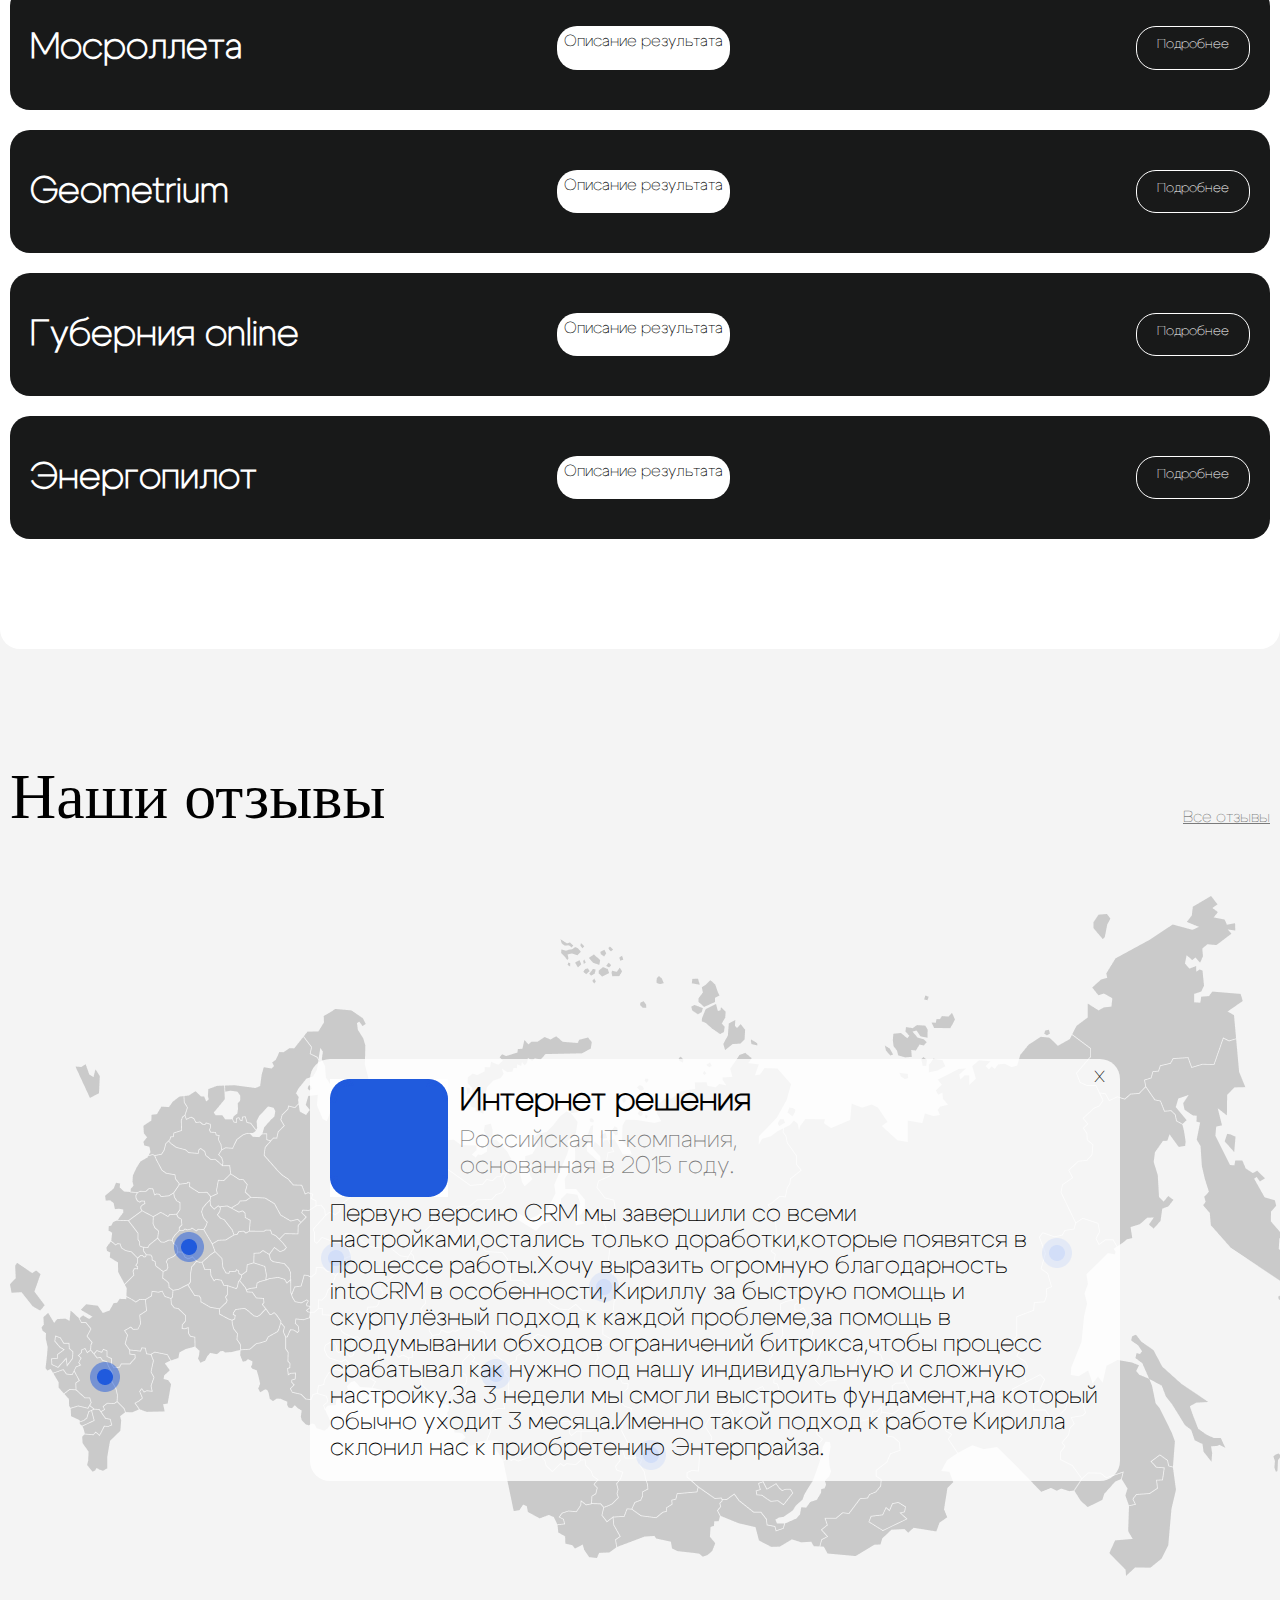
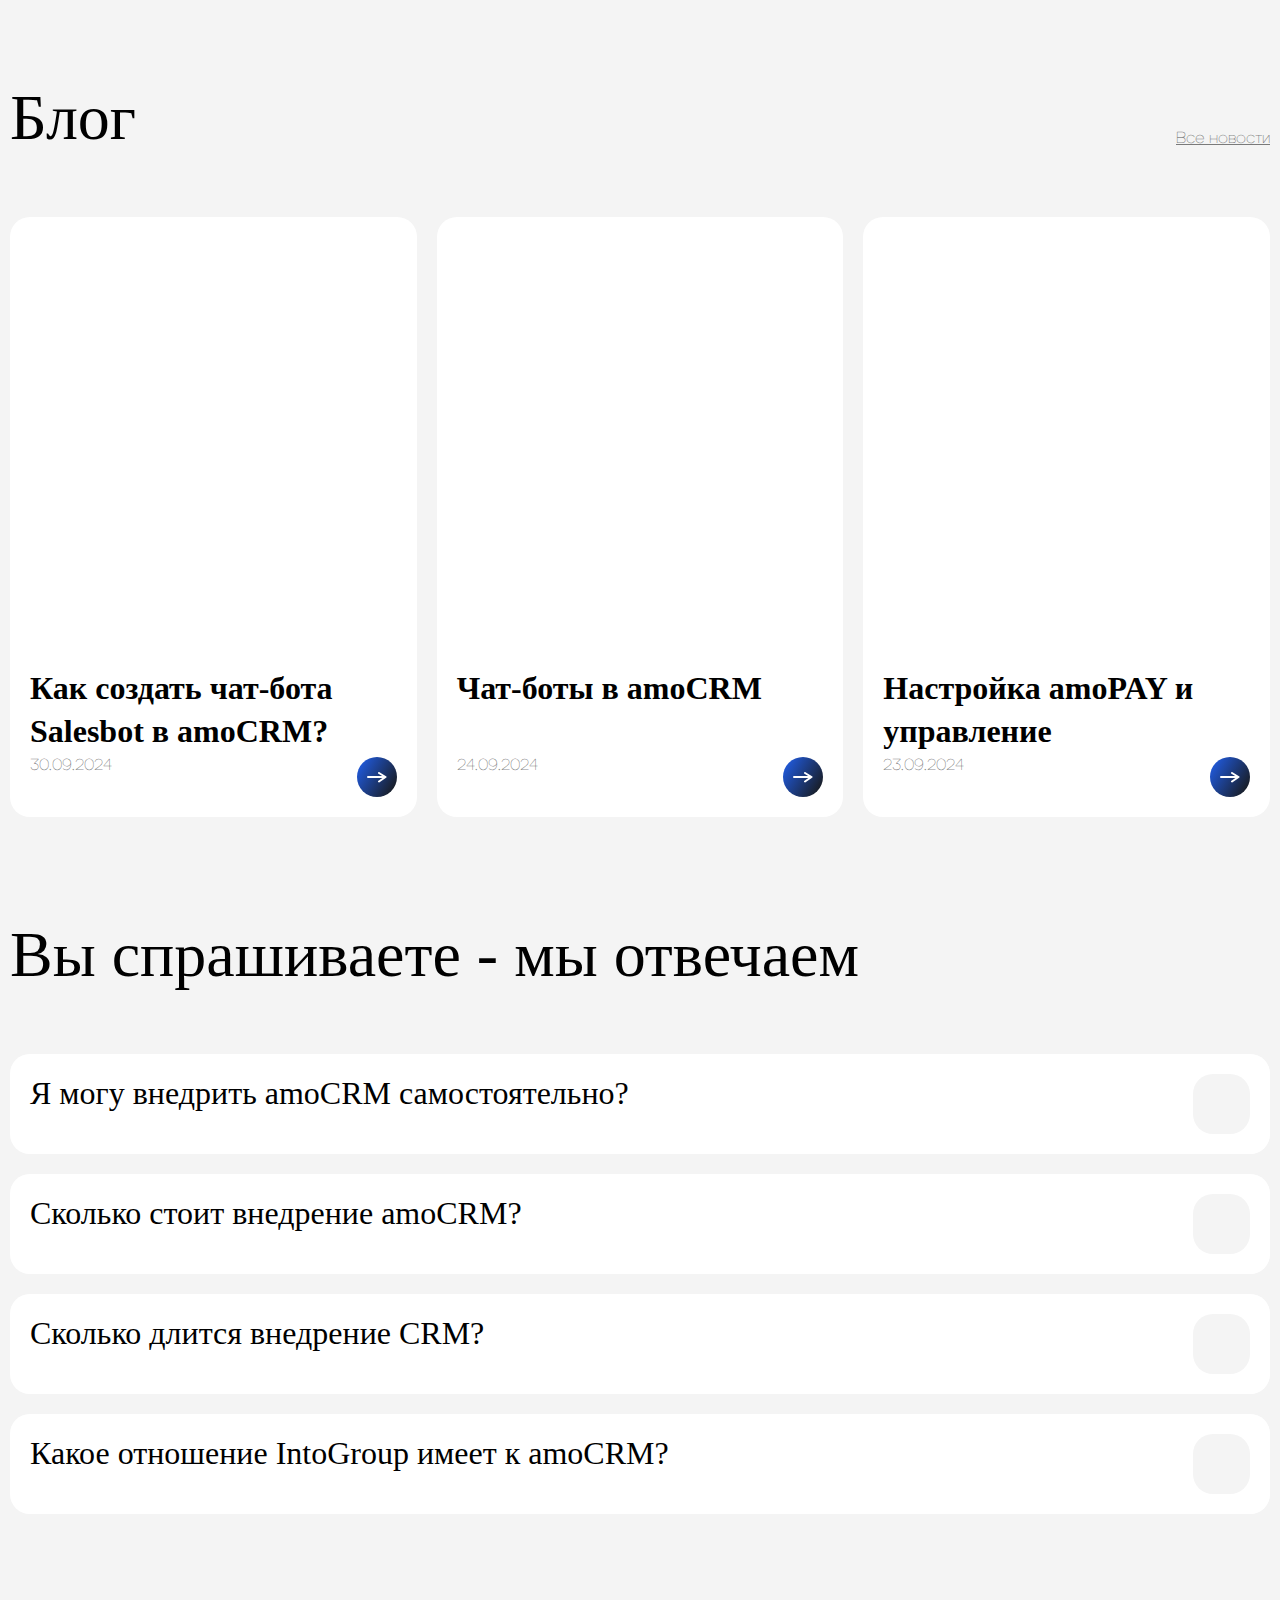
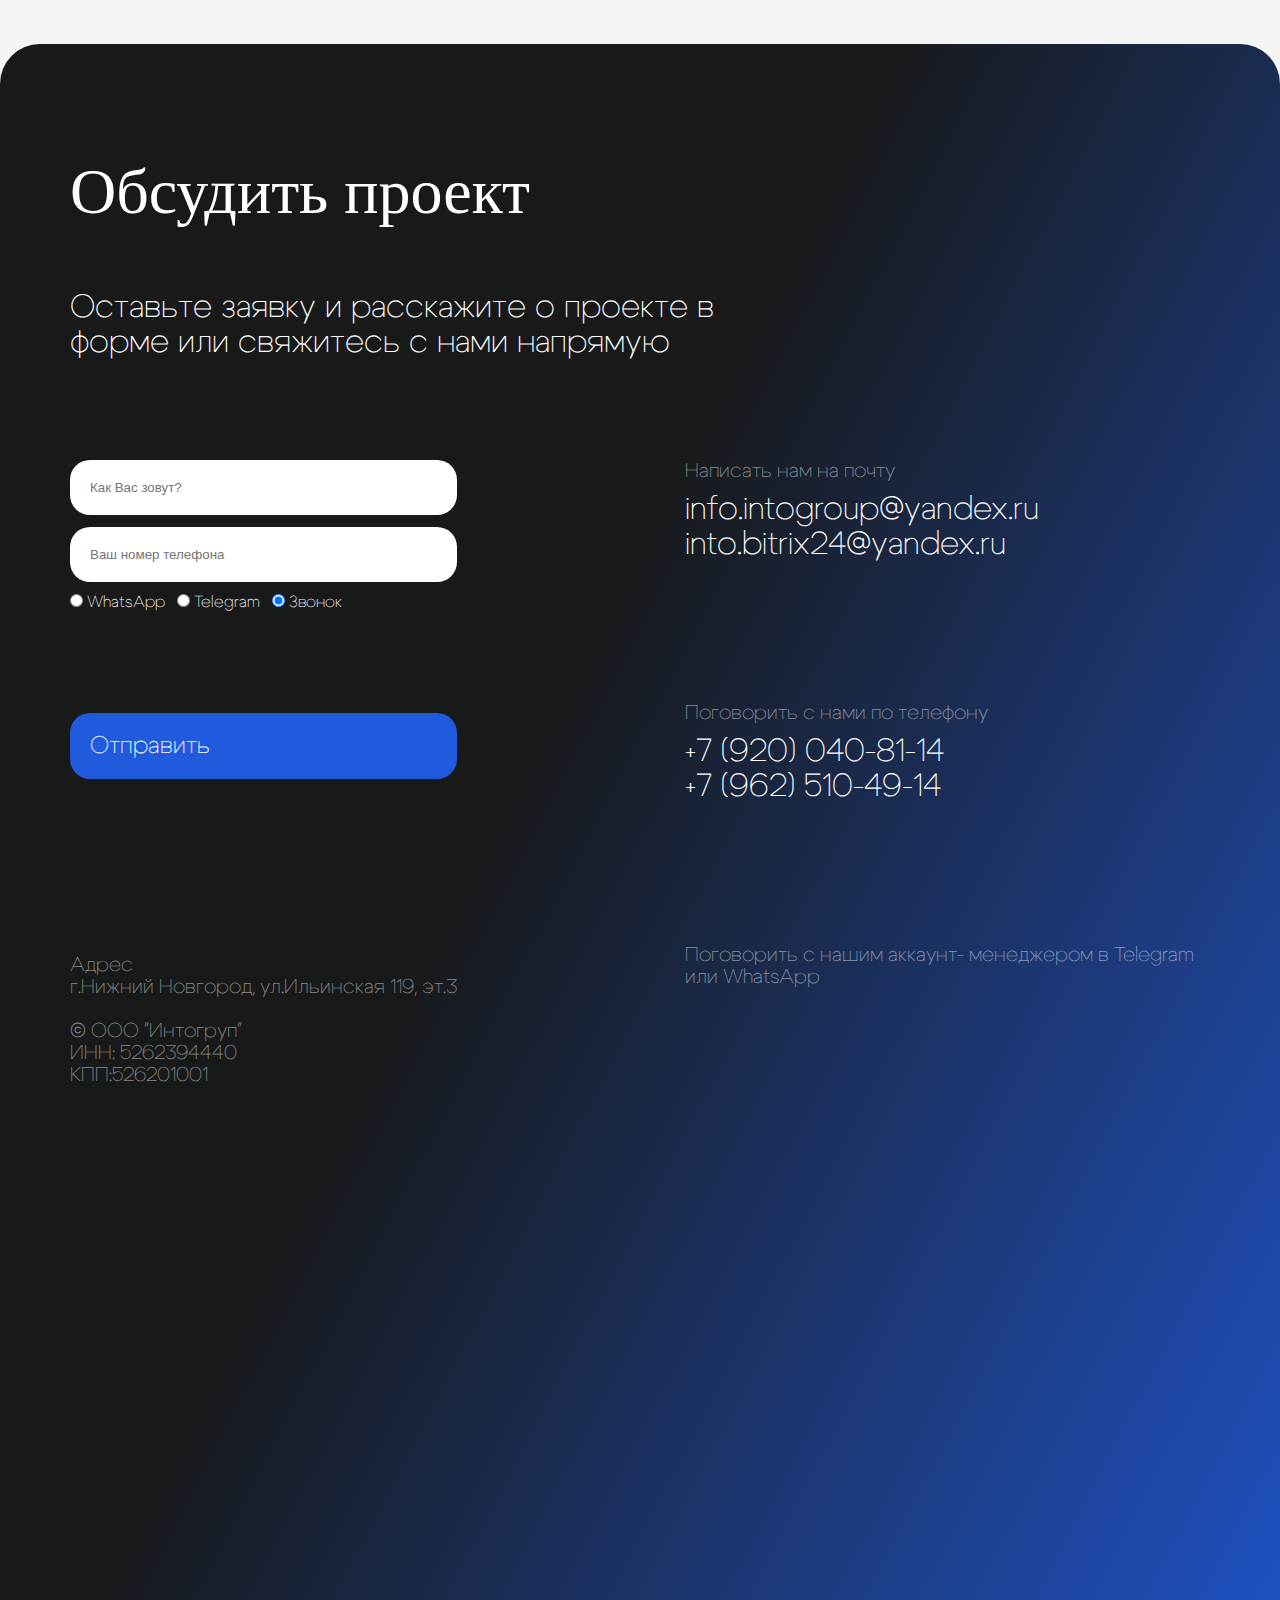
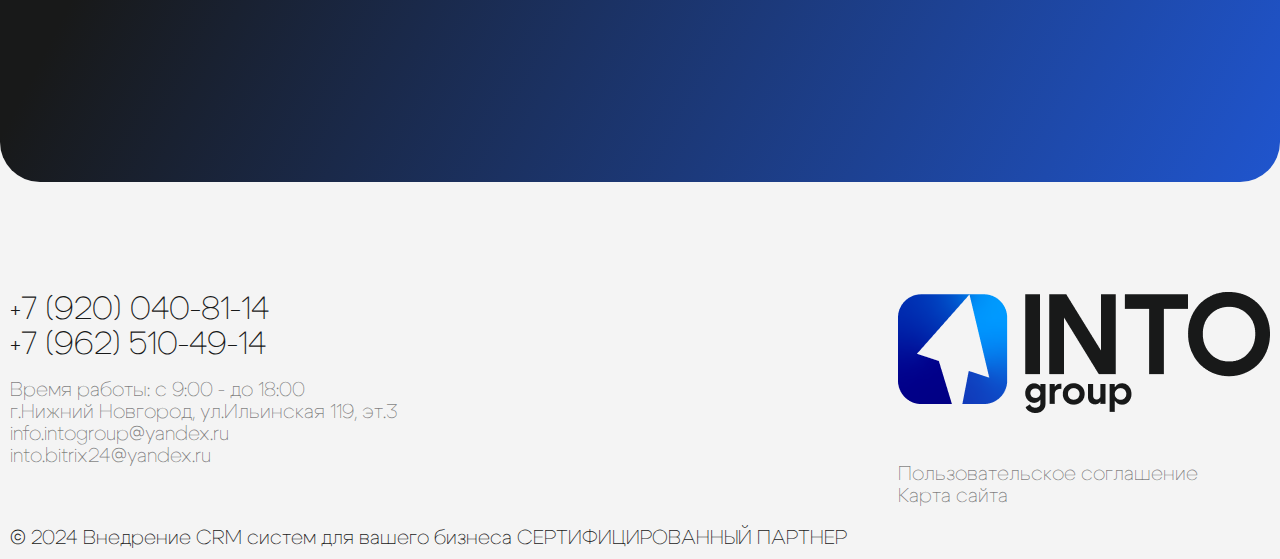
==== commit e4059c22: "Новое" ====
--- a/index.html
+++ b/index.html
@@ -8,6 +8,7 @@
     <link rel="stylesheet" href="style/style.css">
     <link rel="stylesheet" href="style/media.css">
     <link rel="stylesheet" href="https://cdn.jsdelivr.net/npm/swiper@8/swiper-bundle.min.css"/>
+    <script src="https://ajax.googleapis.com/ajax/libs/jquery/3.7.1/jquery.min.js"></script>
 </head>
 
 <body>
@@ -35,20 +36,20 @@
     <main>
         <div class="container">
             <section class="home">
-                    <div class="home-left">
-                        <h1 class="home-left__title">IT-услуги для вашего бизнеса - <span>просто, удобно, эффективно</span></h1>
-                        <p class="home-left__par">Мы готовы взорвать ваши продажи с помощью крутой CRM-системы!
-                            Наш индивидуальный подход, профессиональный анализ и мощные
-                            решения помогут вашему бизнесу достичь невиданных высот. </p>
-                        <div><button class="btn square">Оставить заявку</button></div>
-                    </div>
-                    <div class="home-right">
-                        <img src="img/logo.png" alt="">
-                        <img class="arrow"src="img/logo-1.png" alt="">
-                        <img class="screw" src="img/logo-2.png" alt="">
-                        <img class="screw-2" src="img/logo-2.png" alt="">
-                    </div>
-            </section>
+                <div class="home-left">
+                    <h1 class="home-left__title">IT-услуги для вашего бизнеса - <span>просто, удобно, эффективно</span></h1>
+                    <p class="home-left__par">Мы готовы взорвать ваши продажи с помощью крутой CRM-системы!
+                                Наш индивидуальный подход, профессиональный анализ и мощные
+                                решения помогут вашему бизнесу достичь невиданных высот. </p>
+                    <div class="btn-wr"><button class="btn square">Оставить заявку</button></div>
+                </div>
+            </section>
+            <div class="home-right">
+                <img class="logo" src="img/logo.png" alt="">
+                <img class="arrow"src="img/logo-1.png" alt="">
+                <img class="screw" src="img/logo-2.png" alt="">
+                <img class="screw-2" src="img/logo-2.png" alt="">
+            </div>
             <section class="servizes">
                     <div class="wr-title">
                         <h2>Наши услуги</h2>
@@ -188,7 +189,9 @@
                     <div class="inf">
                         <h2>Запишись на бесплатный урок
                             по работе в CRM</h2>
-                        <p class="inf__pr">Ведущие специалисты в области внедрения и ведения CRM систем бесплатно проведут аудит и покажут "узкие" места вашей системы.</p>
+                        <div class="wr-par">
+                            <p class="wr-par__inf">Ведущие специалисты в области внедрения и ведения CRM систем бесплатно проведут аудит и покажут "узкие" места вашей системы.</p>
+                        </div>
                         <div class="wr-form">
                             <form class="form-bt">
                                 <input class="form-bt__line" type="tel" name="phone" placeholder="Ваш номер телефона">
@@ -197,7 +200,7 @@
                         </div>
                     </div>
                     <div class="foto">
-                        <img src="img/bg-form.png" alt="">
+                        <img src="img/color.png" alt="">
                     </div>
                 </div>
             </section>
@@ -301,6 +304,7 @@
                     <a class="link-disc" href="">Все отзывы</a>
                 </div>
                 <div class="card-basic">
+                    <div class="close">X</div>
                     <div class="wrcard-rev">
                         <div class="card-rev">
                             <div class="card-rev__picture">
@@ -513,6 +517,7 @@
     </footer>
 
     <script src="https://cdn.jsdelivr.net/npm/swiper@8/swiper-bundle.min.js"></script>
+    <script src="https://ajax.googleapis.com/ajax/libs/jquery/3.7.1/jquery.min.js"></script>
     <script src="js/script.js" type="text/javascript"></script>
 </body>
 
--- a/style/style.css
+++ b/style/style.css
@@ -46,6 +46,7 @@
   font-family: "cygre";
   background: var(--bg-basic);
   color: var(--text-color);
+  position: relative;
 }
 
 h2 {
@@ -88,9 +89,10 @@
   flex-direction: row;
   gap: 160px;
   justify-content: space-between;
-  padding: 10px;
+  padding: 7px;
 }
 .menu-header .nav-menu {
+  padding-top: 10px;
   display: flex;
   flex-direction: row;
   gap: 20px;
@@ -104,6 +106,9 @@
   display: flex;
   flex-direction: row;
   gap: 13px;
+}
+.button-tel__number {
+  padding-top: 7px;
 }
 .button-tel__number a {
   color: var(--text-color);
@@ -129,37 +134,49 @@
 .home {
   display: flex;
   flex-direction: row;
-}
-
-.home-left {
   position: relative;
 }
+
 .home-left__title {
   font-size: 4rem;
   font-weight: 500;
   margin-bottom: 60px;
   line-height: 76px;
+  max-width: 970px;
+  width: 100%;
 }
 .home-left__title span {
   font-family: "cygre medium";
 }
 .home-left__par {
+  max-width: 800px;
+  width: 100%;
   margin-bottom: 80px;
   font-size: 1.5rem;
 }
-
-.home-right {
-  position: relative;
+.home-left .btn-wr {
+  margin-bottom: 200px;
+}
+
+.home-right .logo {
+  position: absolute;
+  top: 120px;
+  right: 0;
 }
 .home-right .arrow {
   position: absolute;
-  bottom: 200px;
-  left: -40px;
+  top: 580px;
+  right: 370px;
+}
+.home-right .screw-2 {
+  position: absolute;
+  top: 650px;
+  right: 30px;
 }
 .home-right .screw {
   position: absolute;
-  bottom: 120px;
-  right: 30px;
+  top: 100px;
+  right: 300px;
 }
 
 .btn {
@@ -253,6 +270,10 @@
   color: var(--color-wh);
 }
 
+.licenses {
+  margin-top: 100px;
+}
+
 .all-card {
   display: flex;
   flex-direction: row;
@@ -313,12 +334,16 @@
 }
 
 .card-st {
+  height: 500px;
   width: 100%;
   max-width: 493px;
   display: flex;
   background: rgba(245, 243, 248, 0.25);
   flex-direction: column;
   color: var(--color-wh);
+}
+.card-st .card-top {
+  height: 200px;
 }
 .card-st .card-top__title {
   font-family: "cygre semibold";
@@ -329,6 +354,7 @@
   margin-bottom: 70px;
 }
 .card-st .card-bot {
+  height: 100px;
   font-size: 1.25rem;
   max-width: 334px;
   width: 100%;
@@ -353,11 +379,20 @@
 .inf h2 {
   width: 100%;
   max-width: 800px;
-}
-.inf__pr {
+  color: var(--bg-dark) !important;
+}
+.inf .wr-par {
+  margin-right: 50px;
+  border-radius: 20px;
+  padding: 10px;
+  background-color: var(--bg-dark);
+  margin-bottom: 60px;
+  transform: translateX(250px);
+}
+.inf .wr-par__inf {
+  color: var(--color-wh);
   max-width: 761px;
   width: 100%;
-  margin-bottom: 60px;
 }
 
 input {
@@ -469,6 +504,7 @@
 }
 
 .card-basic {
+  position: relative;
   padding: 20px;
   background: rgba(255, 255, 255, 0.8);
   border-radius: 20px;
@@ -479,6 +515,12 @@
   flex-direction: row;
   max-width: 810px;
   width: 100%;
+}
+
+.close {
+  position: absolute;
+  top: 10px;
+  right: 15px;
 }
 
 .card-rev {
@@ -521,6 +563,7 @@
 }
 
 .card-inf {
+  height: 130px;
   display: flex;
   flex-direction: column;
   justify-content: space-between;
@@ -600,7 +643,7 @@
 }
 
 .faq__text {
-  display: block;
+  display: none;
   font-size: 1.25rem;
 }
 
--- a/style/media.css
+++ b/style/media.css
@@ -2,20 +2,32 @@
   h2 {
     font-size: 3.5rem;
   }
+  h3 {
+    font-size: 2.2rem;
+  }
   .container {
     margin: 0 auto;
   }
   .menu-header {
     width: 100%;
   }
+  .menu-header .nav-menu {
+    display: none;
+  }
+  .reviews img {
+    display: none;
+  }
   .home-left__title {
     font-size: 4rem;
   }
   .home-left__par {
     font-size: 1rem;
   }
-  .home .home-right .arrow, .home .home-right .screw, .home .home-right .screw-2 {
-    display: none;
+  .home-right {
+    display: none;
+  }
+  .home-left .btn-wr {
+    margin-bottom: 100px;
   }
   .basic {
     display: flex;
@@ -34,11 +46,162 @@
     flex-direction: column;
   }
   .number-adv {
-    display: flex;
-    flex-direction: column;
+    display: grid;
+    grid-template-columns: repeat(12, 1fr);
+  }
+  .number-adv .card-adv {
+    grid-column: span 6;
   }
   .news .card-wrapper {
     display: flex;
     flex-direction: column;
   }
+  .grid-card {
+    display: grid;
+    grid-template-columns: repeat(12, 1fr);
+  }
+  .grid-card .card_hover {
+    grid-column: span 6;
+  }
+  .wr-biz {
+    display: flex;
+    flex-direction: column;
+  }
+  .wr-biz__foto {
+    display: none;
+  }
+  .big-num {
+    font-size: 13rem;
+    top: -150px;
+  }
+  .project .wr-form {
+    gap: 20px;
+  }
+  .card-basic {
+    top: 100px;
+    left: 0;
+  }
+  .card-basic img {
+    width: 50%;
+  }
+  .card-inf {
+    max-width: 100%;
+  }
+}
+@media screen and (max-width: 850px) {
+  .stages-title {
+    display: flex;
+    flex-direction: column;
+  }
+  .inf {
+    padding: 20px;
+  }
+  h2 {
+    font-size: 3rem;
+  }
+  h3 {
+    font-size: 2rem;
+  }
+  .cases-card {
+    gap: 20px;
+  }
+  .project {
+    padding: 30px;
+  }
+  .project .wr-form {
+    display: flex;
+    flex-direction: column;
+  }
+}
+@media screen and (max-width: 772px) {
+  .form-bt {
+    display: flex;
+    flex-direction: column;
+    gap: 20px;
+  }
+}
+@media screen and (max-width: 750px) {
+  .grid-card {
+    display: flex;
+    flex-direction: column;
+  }
+  .grid-st {
+    display: flex;
+    flex-direction: column;
+  }
+  .big-num {
+    display: none;
+  }
+  .bottom-ft {
+    display: flex;
+    flex-direction: column;
+  }
+  .bottom-ft .number-footer .number {
+    font-size: 1.5rem;
+  }
+  .bottom-ft .number-footer p {
+    font-size: 1rem;
+  }
+  .wrapper-btn {
+    display: flex;
+    flex-direction: column;
+  }
+  .faq__title {
+    font-size: 1.5rem;
+  }
+  .faq__text {
+    font-size: 1rem;
+  }
+  .wr-cases__result {
+    display: none;
+  }
+  .wr-cases h3 {
+    font-size: 1.2rem;
+  }
+  .card-adv span {
+    font-size: 3rem;
+  }
+  .btn {
+    padding: 7px;
+  }
+}
+@media screen and (max-width: 550px) {
+  .number-st {
+    padding: 10px;
+  }
+  .card-basic {
+    top: 200px;
+  }
+  .home-left__title {
+    font-size: 3.5rem;
+  }
+  .home-right img {
+    display: none;
+  }
+  .menu-header {
+    padding: 0;
+    gap: 20px;
+  }
+  .all-serv {
+    display: flex;
+    flex-direction: column;
+  }
+  .link-disc {
+    display: none;
+  }
+  .foto img {
+    display: none;
+  }
+  .card-text__name {
+    font-size: 1.2rem;
+  }
+}
+@media screen and (max-width: 450px) {
+  .right-number .el-text a {
+    font-size: 1.2rem;
+  }
+  .inf {
+    padding: 30px;
+    width: 100%;
+  }
 }/*# sourceMappingURL=media.css.map */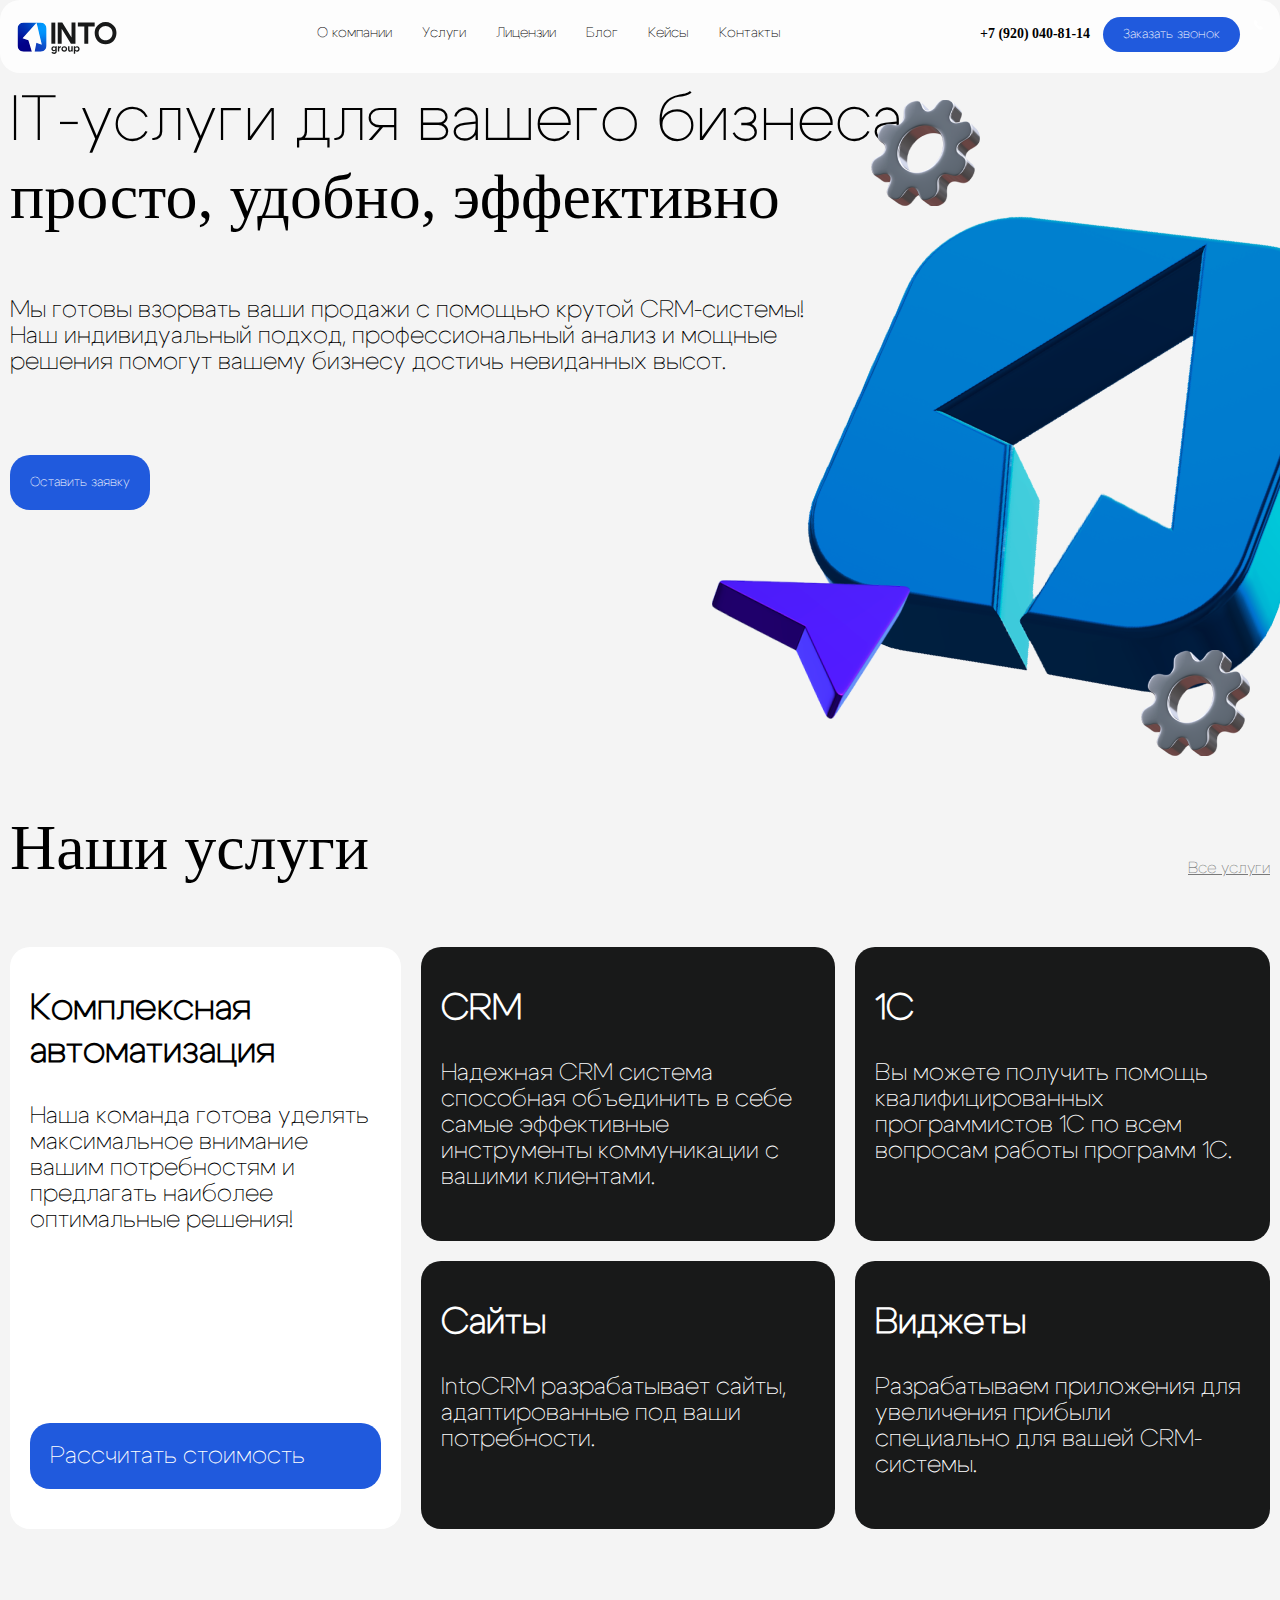
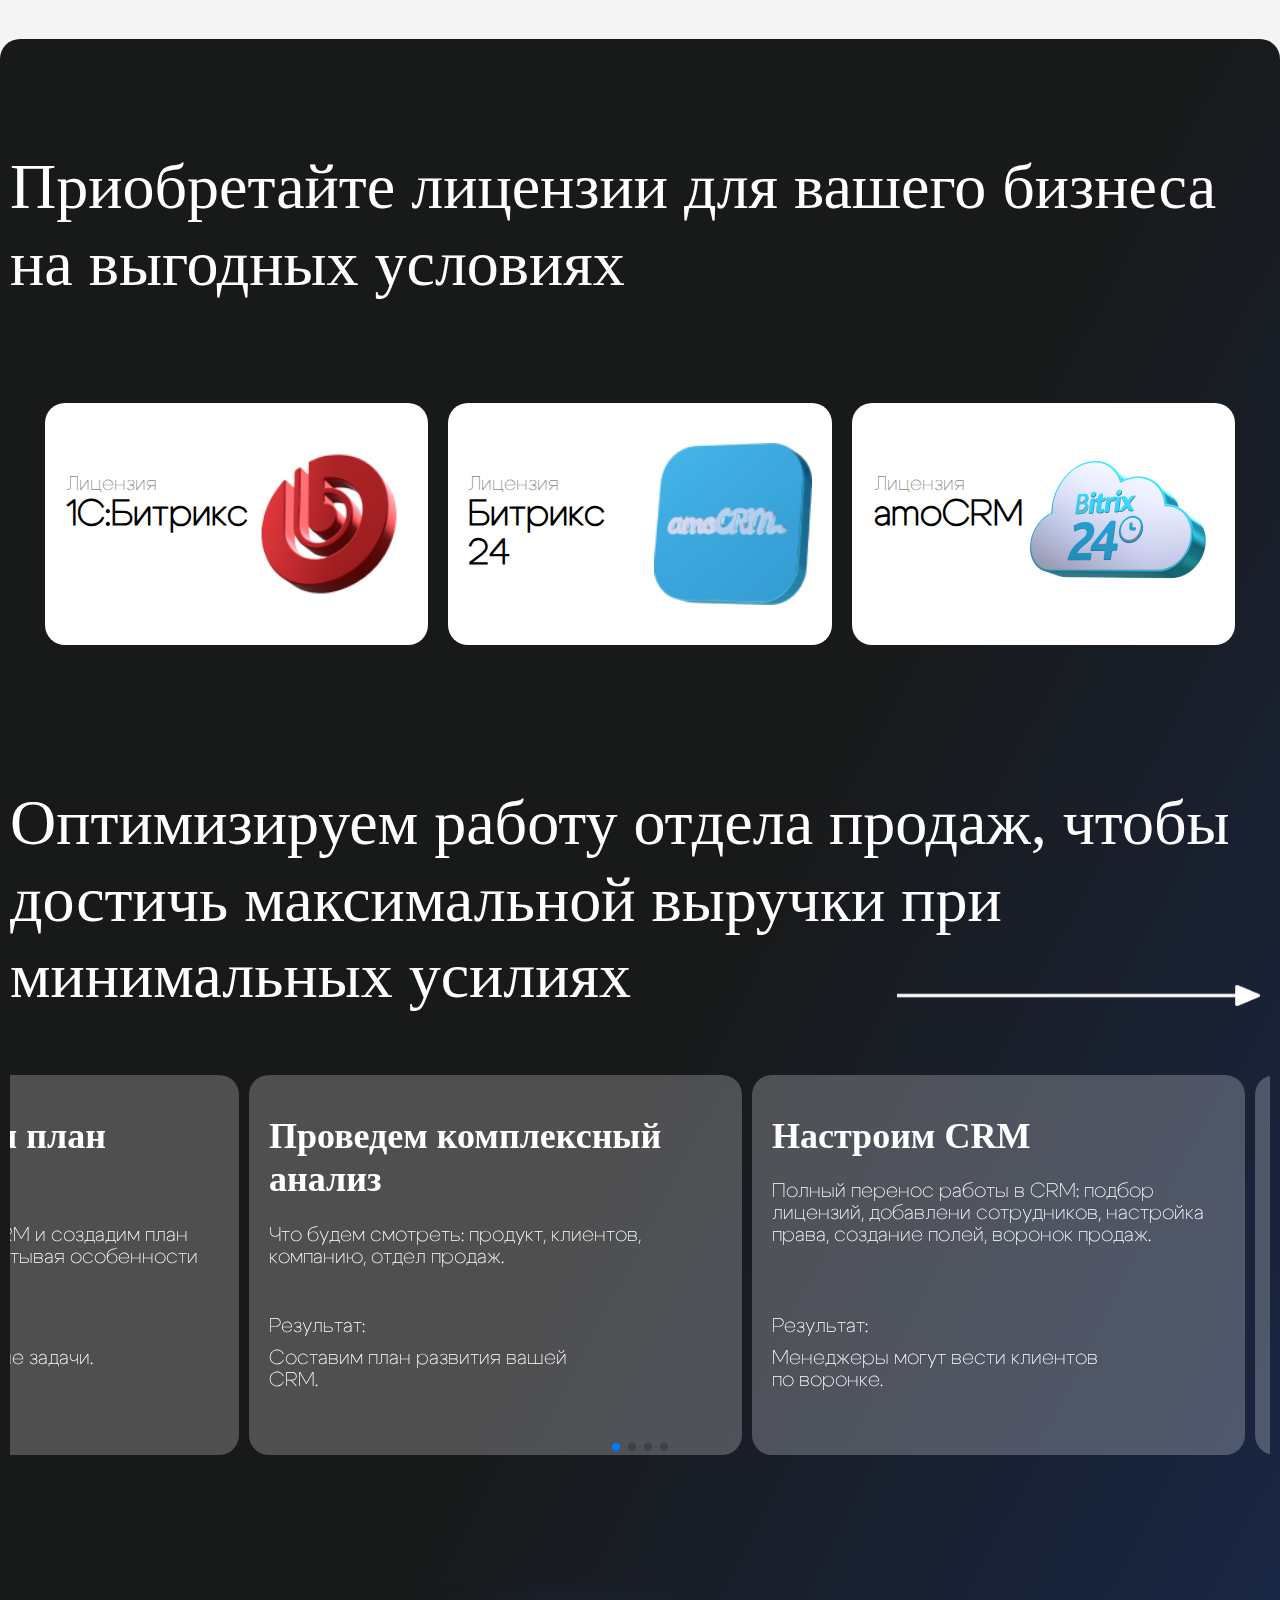
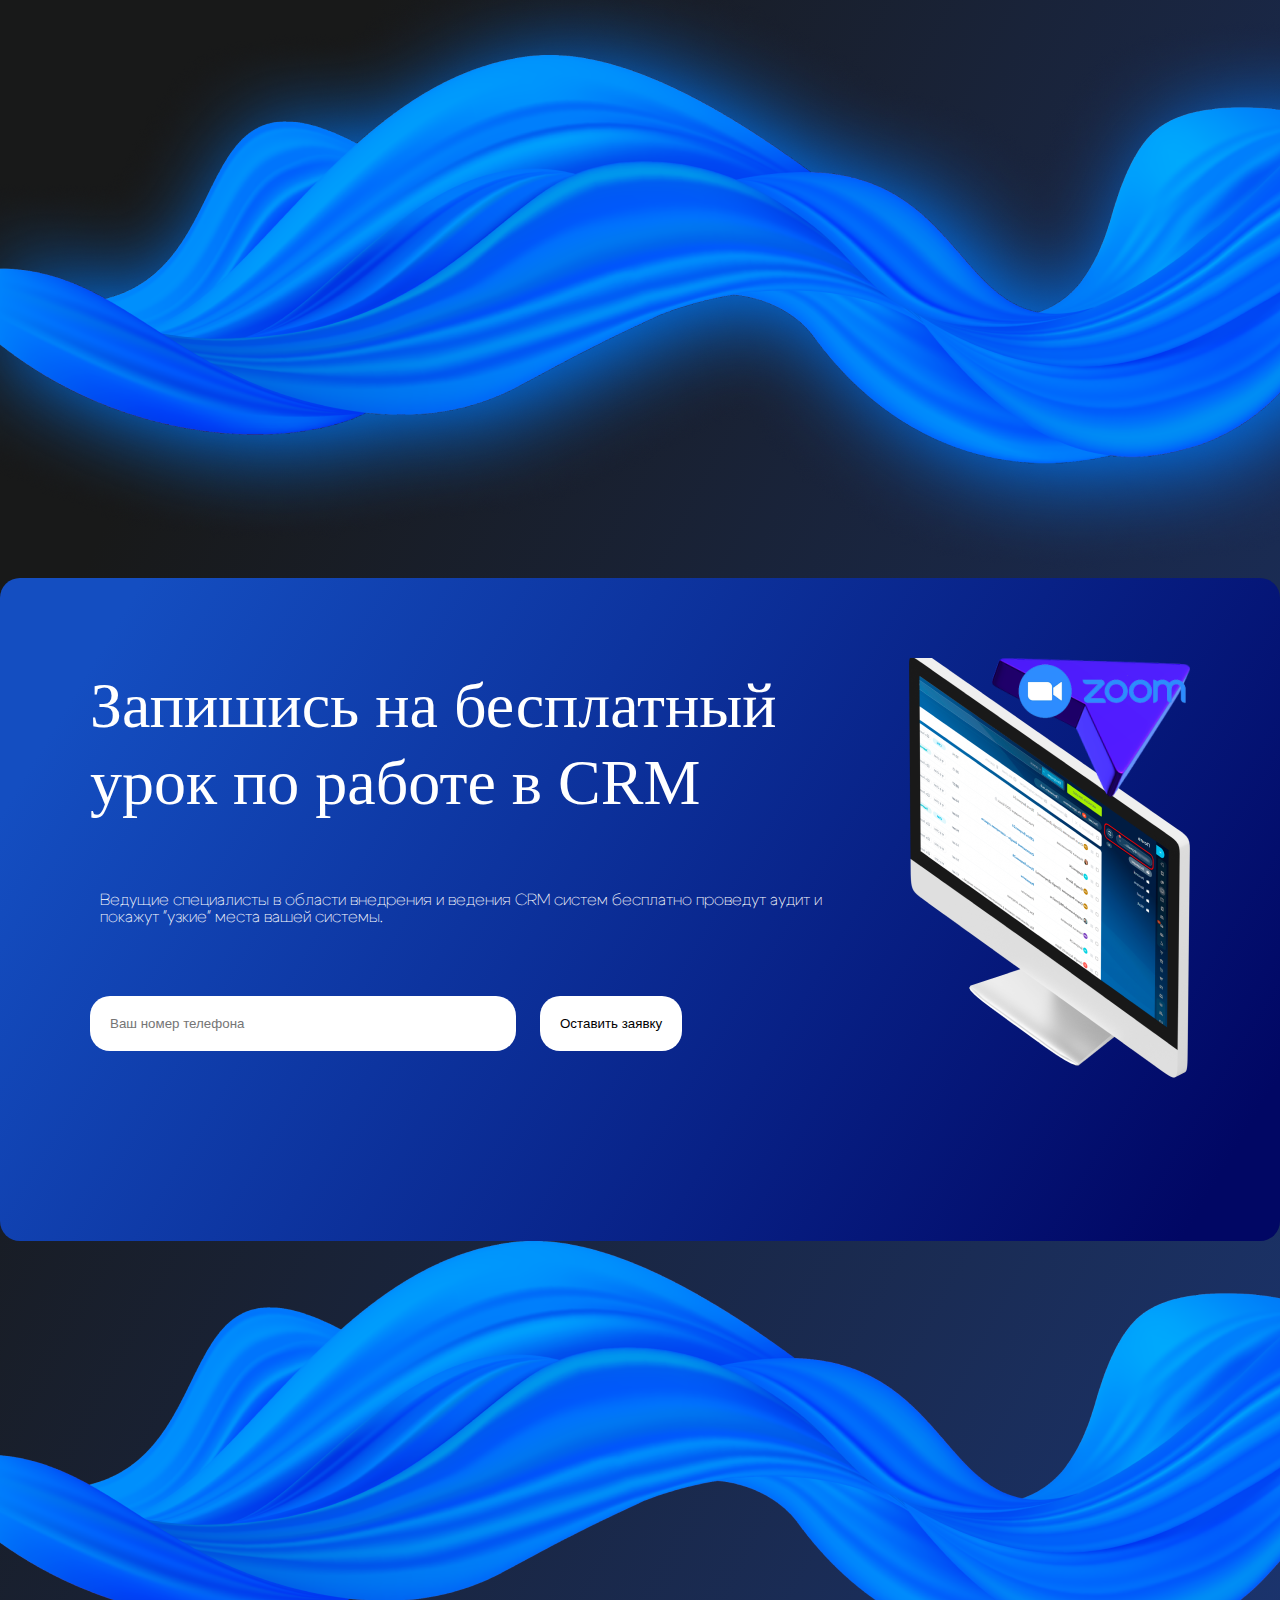
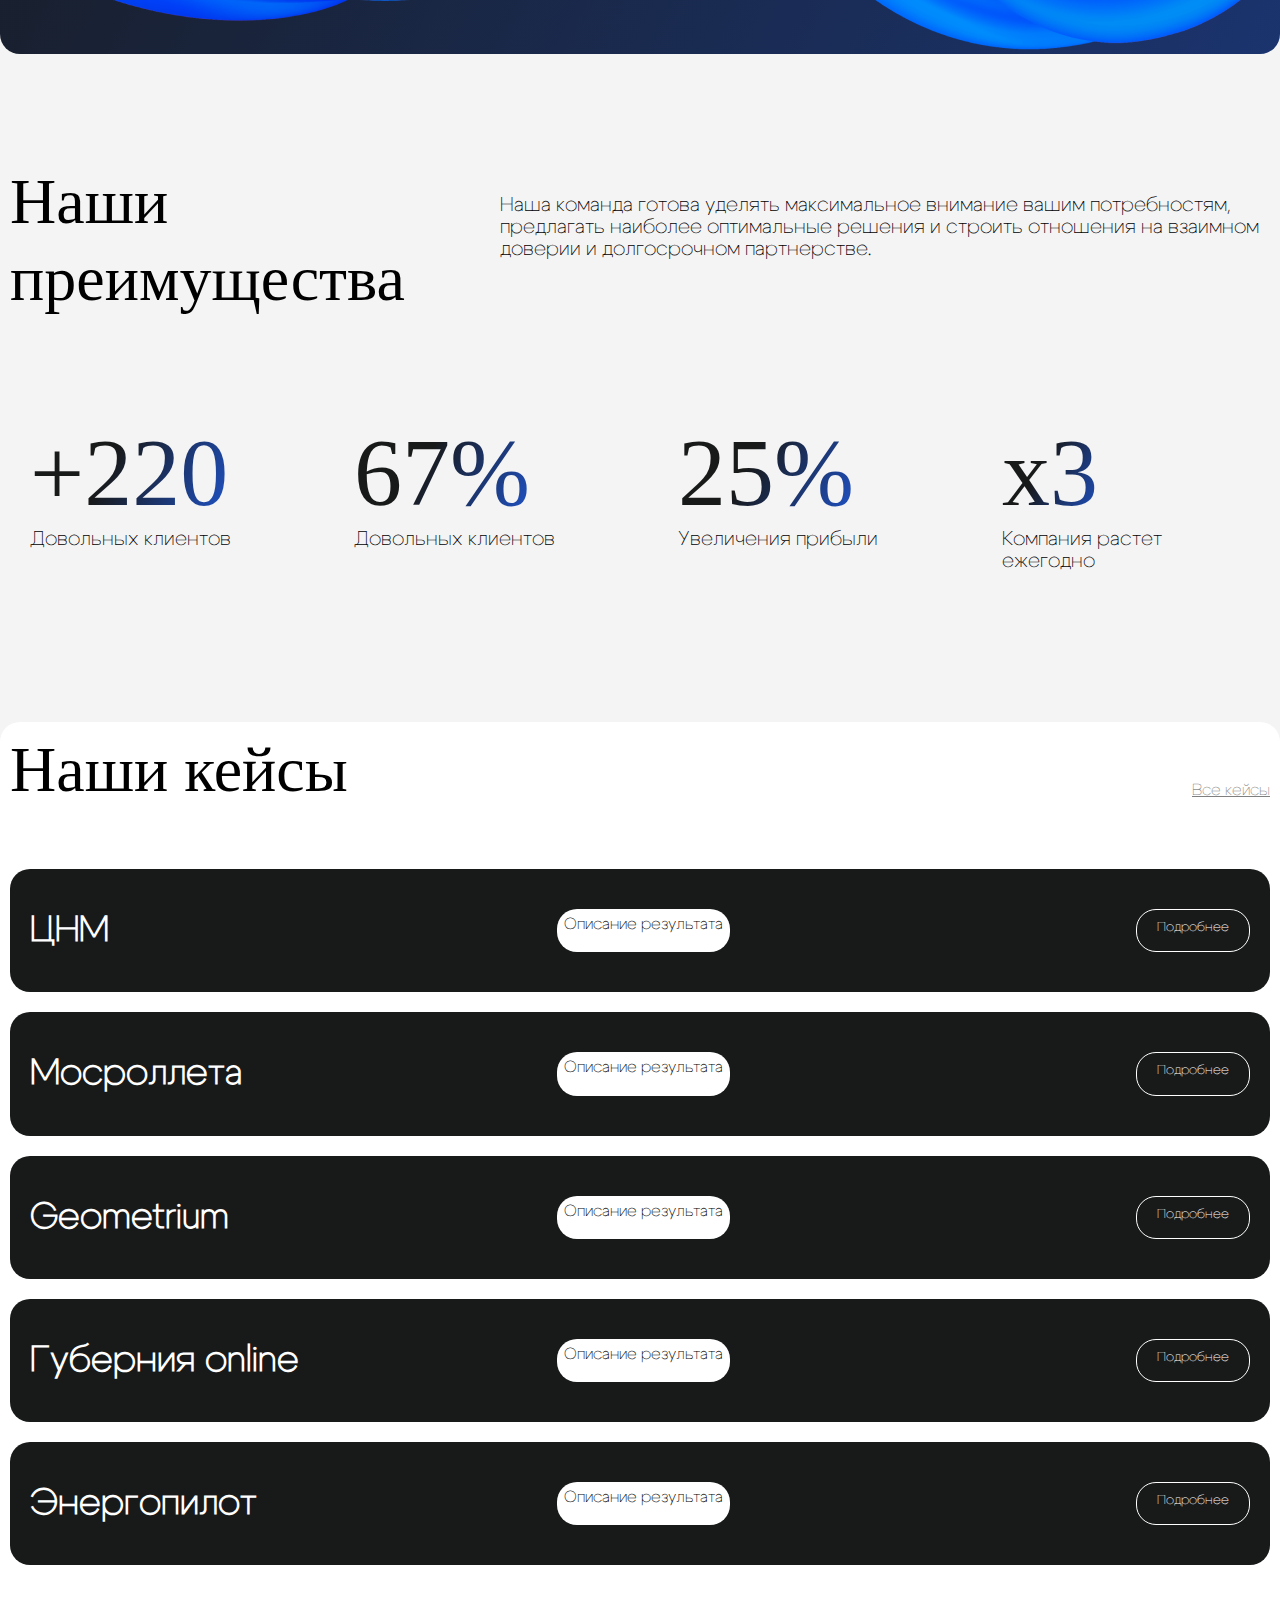
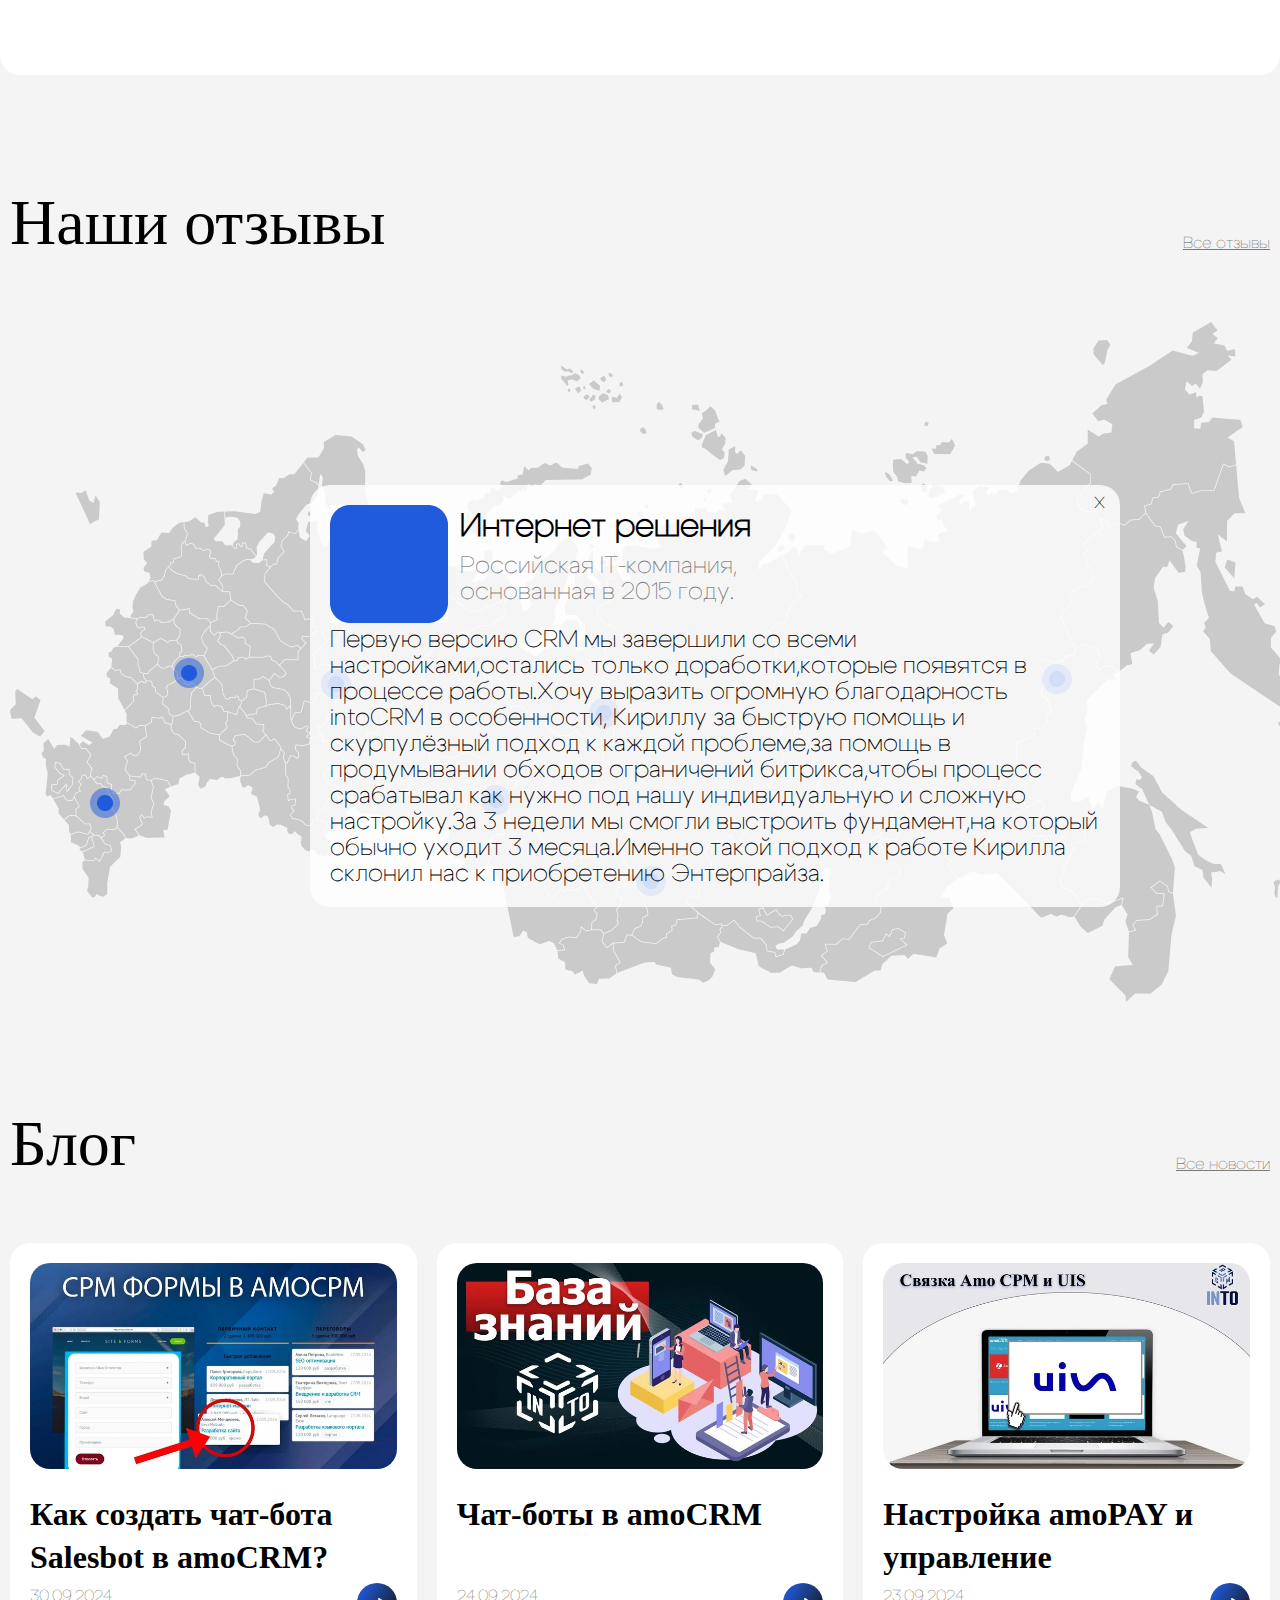
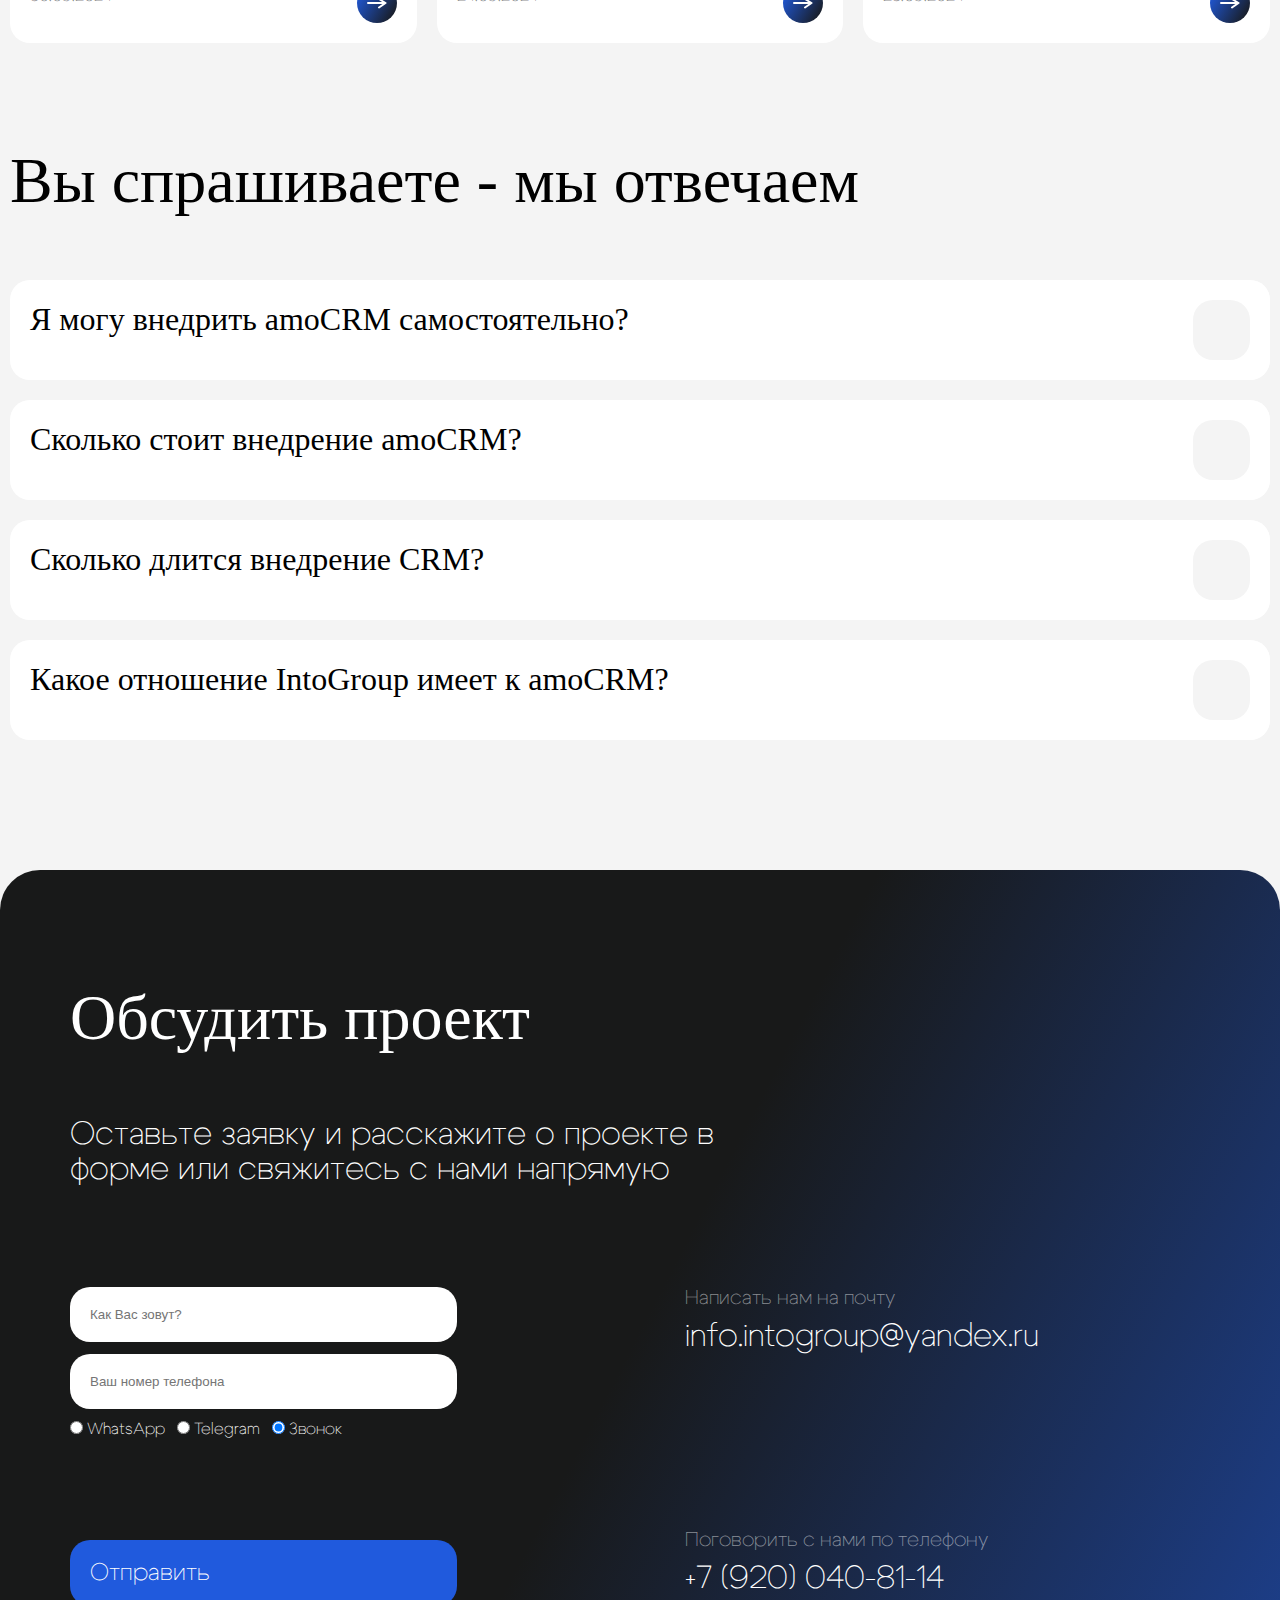
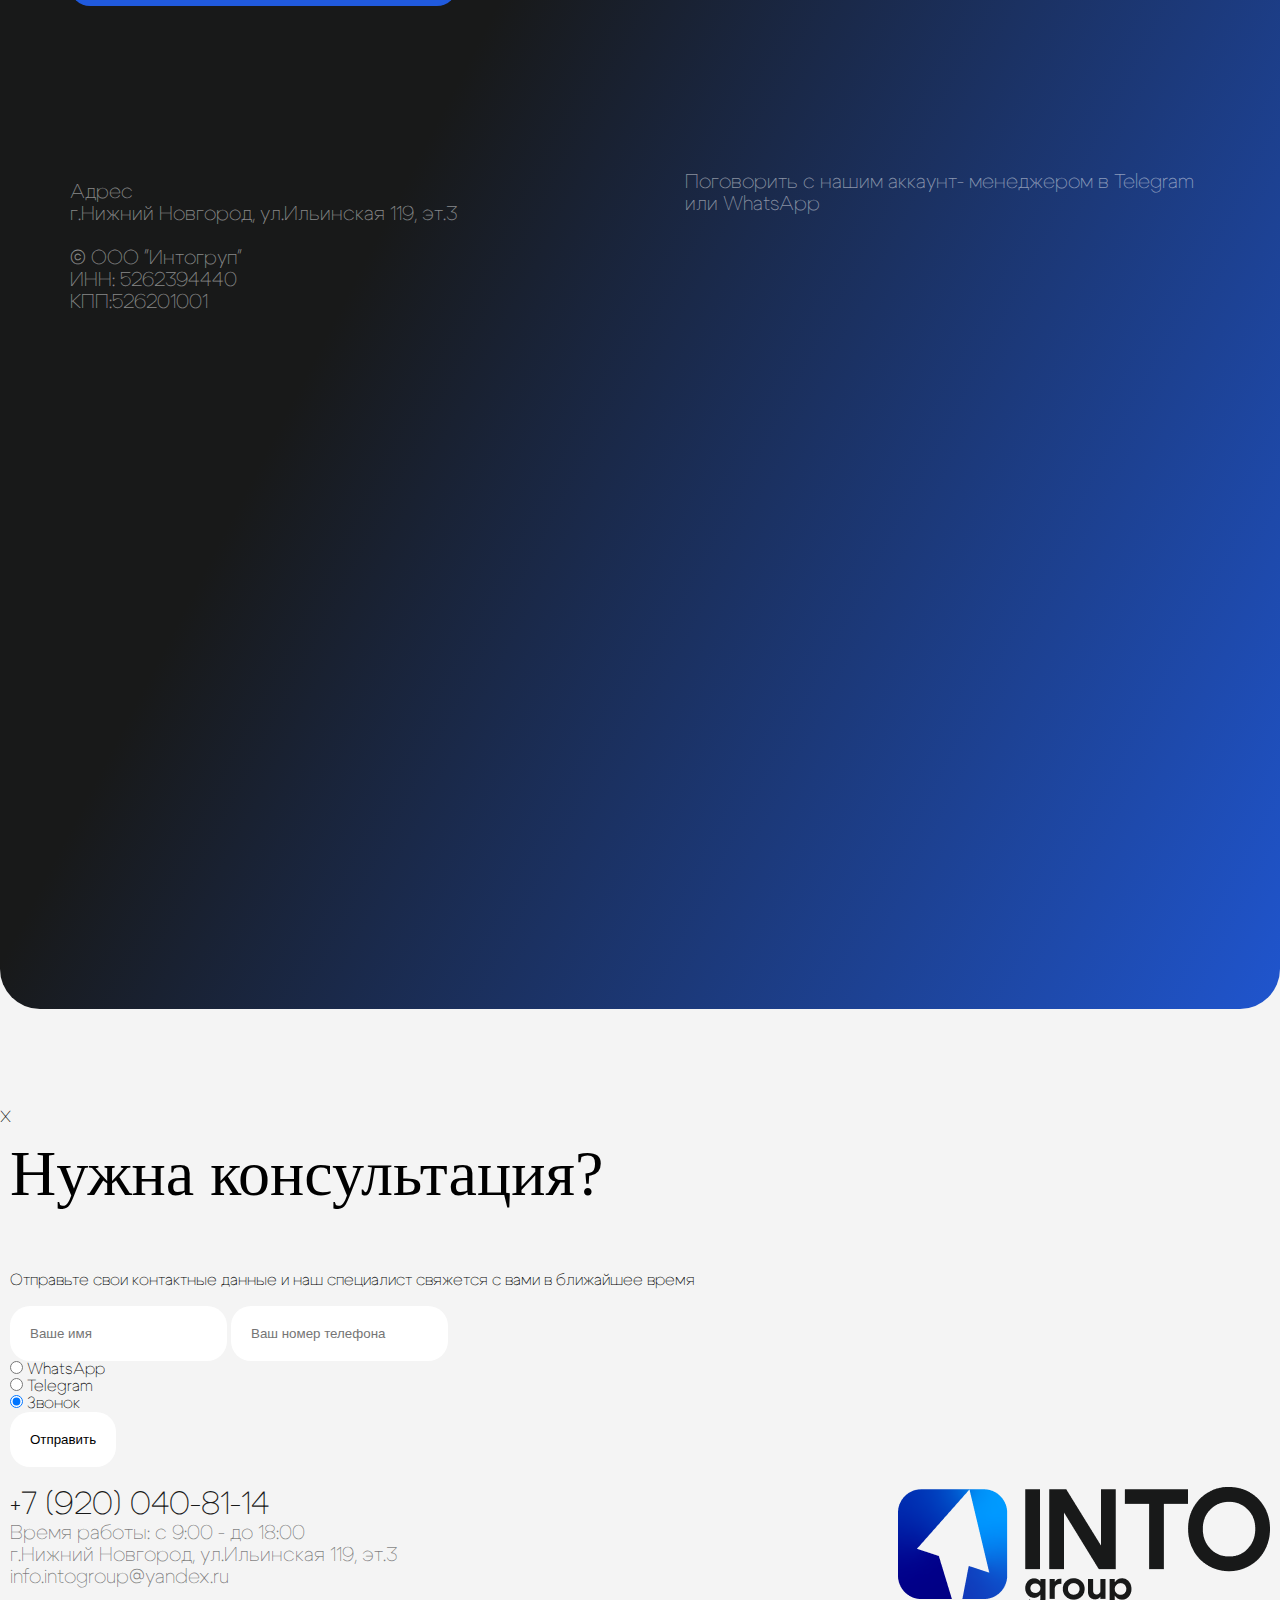
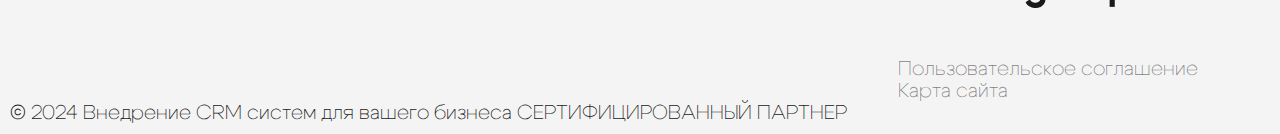
==== commit db69a995: "Новый" ====
--- a/index.html
+++ b/index.html
@@ -8,7 +8,7 @@
     <link rel="stylesheet" href="style/style.css">
     <link rel="stylesheet" href="style/media.css">
     <link rel="stylesheet" href="https://cdn.jsdelivr.net/npm/swiper@8/swiper-bundle.min.css"/>
-    <script src="https://ajax.googleapis.com/ajax/libs/jquery/3.7.1/jquery.min.js"></script>
+    <script src="https://ajax.googleapis.com/ajax/libs/jquery/2.2.0/jquery.min.js"></script>
 </head>
 
 <body>
@@ -20,16 +20,34 @@
                 </a>
             </div>
             <nav class="nav-menu">
-                <a href="">О компании</a>
-                <a href="services.html">Услуги</a>
-                <a href="sites.html">Лицензии</a>
-                <a href="">Блог</a>
-                <a href="">Кейсы</a>
-                <a href="">Контакты</a>
+                <ul class="list-menu">
+                    <li><a href="">О компании</a></li>
+                    <li class="op-menu"><a href="">Услуги
+                        <ul class="op-menu-list">
+                            <li>
+                                <a href="services.html">СRM</a>
+                            </li>
+                            <li>
+                                <a href="sites.html">Сайты</a>
+                            </li>
+                            <li>
+                                <a href="">Виджеты</a>
+                            </li>
+                            <li>
+                                <a href="">1C</a>
+                            </li>
+                        </ul>
+                    </a></li>
+                    <li><a href="">Лицензии</a></li>
+                    <li><a href="">Блог</a></li>
+                    <li><a href="">Кейсы</a></li>
+                    <li><a href="">Контакты</a></li>
+                </ul>
             </nav>
             <div class="button-tel">
                 <div class="button-tel__number"><a href="tel:+79200408114">+7 (920) 040-81-14</a></div>
                 <div class="button-tel__call"><button class="btn">Заказать звонок</button></div>
+                <div class="circle"><svg xmlns="http://www.w3.org/2000/svg" width="10" height="11" viewBox="0 0 10 11" fill="none"><path d="M3.33075 8.0903C4.73403 9.65313 6.44174 10.8569 7.83551 10.8569C8.45866 10.8569 9.0057 10.6141 9.44333 10.0755C9.7002 9.75873 9.85718 9.39442 9.85718 9.03011C9.85718 8.75028 9.75728 8.47573 9.51468 8.28566L8.05432 7.13465C7.82124 6.95514 7.63096 6.87066 7.45971 6.87066C7.23614 6.87066 7.03635 7.00794 6.81754 7.25081L6.47504 7.63096C6.41796 7.68903 6.35136 7.71543 6.28952 7.71543C6.21341 7.71543 6.14206 7.68375 6.09449 7.65208C5.79481 7.47256 5.28107 6.98682 4.80538 6.45883C4.32969 5.93085 3.8873 5.36591 3.73033 5.028C3.70179 4.96992 3.678 4.896 3.678 4.81153C3.678 4.74817 3.69703 4.67425 3.74936 4.61089L4.09185 4.22547C4.30591 3.97731 4.43434 3.76084 4.43434 3.51269C4.43434 3.31733 4.35823 3.10614 4.1965 2.85271L3.16426 1.24764C2.98826 0.97309 2.7409 0.856934 2.46976 0.856934C2.14629 0.856934 1.82282 1.01533 1.54217 1.31628C1.06648 1.81258 0.857178 2.43032 0.857178 3.11142C0.857178 4.65841 1.92747 6.53275 3.33075 8.0903Z" fill="white"></path></svg></div>
             </div>
         </div>
     </header>
@@ -185,13 +203,12 @@
                 </section>
             </div>
             <section class="form-crm">
+                <img src="img/vectortop.png" alt="">
                 <div class="wr-form-crm container">
                     <div class="inf">
                         <h2>Запишись на бесплатный урок
                             по работе в CRM</h2>
-                        <div class="wr-par">
-                            <p class="wr-par__inf">Ведущие специалисты в области внедрения и ведения CRM систем бесплатно проведут аудит и покажут "узкие" места вашей системы.</p>
-                        </div>
+                        <p class="wr-par">Ведущие специалисты в области внедрения и ведения CRM систем бесплатно проведут аудит и покажут "узкие" места вашей системы.</p>
                         <div class="wr-form">
                             <form class="form-bt">
                                 <input class="form-bt__line" type="tel" name="phone" placeholder="Ваш номер телефона">
@@ -200,9 +217,12 @@
                         </div>
                     </div>
                     <div class="foto">
-                        <img src="img/color.png" alt="">
-                    </div>
-                </div>
+                        <img src="img/mac.png" alt="">
+                        <img src="img/logo-1.png" alt="">
+                        <img src="img/zoom.png" alt="">
+                    </div>
+                </div>
+                <img src="img/vectorbr.png" alt="">
             </section>
         </div>
         <div class="container">
@@ -328,7 +348,7 @@
                 </div>
                 <div class="card-wrapper">
                     <div class="card blog">
-                        <div class="card-image"></div>
+                        <div class="card-image"><img src="img/test3.jpg"></div>
                         <div class="card-inf">
                             <h3 class="card-inf__title">Как создать чат-бота
                                 Salesbot в amoCRM?</h3>
@@ -343,7 +363,7 @@
                         <a class="card-link"></a>
                     </div>
                     <div class="card blog">
-                        <div class="card-image"></div>
+                        <div class="card-image"><img src="img/test2.jpg"></div>
                         <div class="card-inf">
                             <h3 class="card-inf__title">Чат-боты в amoCRM</h3>
                             <div class="card-arrow"> 
@@ -357,7 +377,7 @@
                         <a class="card-link"></a>
                     </div>
                     <div class="card blog">
-                        <div class="card-image"></div>
+                        <div class="card-image"><img src="img/test.jpg"></div>
                         <div class="card-inf">
                             <h3 class="card-inf__title">Настройка amoPAY
                                 и управление</h3>
@@ -478,12 +498,12 @@
                         <div class="el-text">
                             <p class="details__text">Написать нам на почту</p>
                             <a href="mailto:info.intogroup@yandex.ru">info.intogroup@yandex.ru</a><br>
-                            <a href="mailto:into.bitrix24@yandex.ru">into.bitrix24@yandex.ru</a>
+                
                         </div>
                         <div class="el-text">
                             <p class="details__text">Поговорить с нами по телефону</p>
                             <a href="tel:+79200408114">+7 (920) 040-81-14</a><br>
-                            <a href:="tel:+79625104914">+7 (962) 510-49-14</a>
+            
                         </div>
                         <div class="el-text">
                             <p class="details__text">Поговорить с нашим аккаунт- менеджером
@@ -496,16 +516,58 @@
                 <iframe src="https://yandex.ru/map-widget/v1/?um=constructor%3A3d52e20dcd553bc338d47fda89d9a68ba2ccba254d50a53c5aa35a8385de69ed&amp;source=constructor" width="100%" height="512" frameborder="0"></iframe>
             </div>
         </section>
+        <div class="modal">
+            <div class="blackout">
+                <div class="close-modal">Х</div>
+                <section class="feedback container">
+                    <div id="window">
+                        <div class="right-side">
+                            <div class="right-side__element">
+                                <h2 class="form__title">
+                                    Нужна консультация?
+                                </h2>
+                                <p>Отправьте свои контактные данные и наш специалист свяжется с вами в ближайшее время</p>
+                            </div>
+                            <div class="right-side__picture">
+                                <img>
+                            </div>
+                        </div>
+                        <div class="left-side">
+                            <form class="window-form">
+                                <input type="hidden" name="desc">
+                                <input type="hidden" name="title">
+                                <input class="window-form__name" type="text" name="name" placeholder="Ваше имя">
+                                <input class="window-form__phone" type="tel" name="phone" placeholder="Ваш номер телефона">
+                                <div class="radio-elements">
+                                    <div class="radio-elements__line">
+                                        <input class="circle" type="radio" name="bisnes" id="WhatsApp" value="WhatsApp" checked="">
+                                        <label for="WhatsApp">WhatsApp</label>
+                                    </div>
+                                    <div class="radio-elements__line">
+                                        <input class="circle" type="radio" name="bisnes" id="Telegram" value="Telegram" checked="">
+                                        <label for="Telegram">Telegram</label>
+                                    </div>
+                                    <div>
+                                        <input class="circle" type="radio" name="bisnes" id="Звонок" value="Звонок" checked="">
+                                        <label for="Звонок">Звонок</label>
+                                    </div>
+                                </div>
+                                <input class="window-form__submit" type="submit" value="Отправить">
+                            </form>
+                        </div>
+                    </div>
+                </section>
+            </div>
+        </div>
     </main>
+    
     <footer class="container">
         <div class="bottom-ft">
             <div class="number-footer">
                 <a class="number" href="tel:+79200408114">+7 (920) 040-81-14</a><br>
-                <a class="number" href:="tel:+79625104914">+7 (962) 510-49-14</a><br><br>
                 <p class="ft-adress">Время работы: с 9:00 - до 18:00<br>
                     г.Нижний Новгород, ул.Ильинская 119, эт.3</p>
                 <a class="ft-adress" href="mailto:info.intogroup@yandex.ru">info.intogroup@yandex.ru</a><br>
-                <a class="ft-adress" href="mailto:into.bitrix24@yandex.ru">into.bitrix24@yandex.ru</a>
             </div>
             <div class="logo-footer">
                 <img src="img/logo-footer.png">
@@ -517,7 +579,6 @@
     </footer>
 
     <script src="https://cdn.jsdelivr.net/npm/swiper@8/swiper-bundle.min.js"></script>
-    <script src="https://ajax.googleapis.com/ajax/libs/jquery/3.7.1/jquery.min.js"></script>
     <script src="js/script.js" type="text/javascript"></script>
 </body>
 
--- a/style/style.css
+++ b/style/style.css
@@ -25,7 +25,11 @@
   outline: none;
 }
 
-a, button {
+li {
+  list-style-type: none;
+}
+
+a, button, .close {
   cursor: pointer;
 }
 
@@ -91,23 +95,56 @@
   justify-content: space-between;
   padding: 7px;
 }
-.menu-header .nav-menu {
-  padding-top: 10px;
-  display: flex;
-  flex-direction: row;
-  gap: 20px;
-}
-.menu-header .nav-menu a {
+.menu-header .logo-name {
+  padding-top: 5px;
+}
+
+.list-menu {
+  padding-top: 7px;
+  display: flex;
+  flex-direction: row;
+  gap: 30px;
+}
+.list-menu a {
   font-size: 0.87rem;
   color: var(--text-color);
 }
 
+.op-menu {
+  position: relative;
+}
+.op-menu ul li {
+  padding: 10px 7px;
+}
+
+.op-menu:hover .op-menu-list {
+  display: block;
+}
+
+.op-menu-list {
+  position: absolute;
+  flex-direction: column;
+  gap: 0px;
+  background-color: rgba(255, 255, 255, 0.87);
+  -webkit-backdrop-filter: blur(200.8px);
+          backdrop-filter: blur(200.8px);
+  z-index: 5;
+  border-radius: 8px;
+  left: 0;
+  display: none;
+}
+.op-menu-list li a {
+  font-size: 0.87rem;
+  color: var(--text-color);
+}
+
 .button-tel {
   display: flex;
   flex-direction: row;
   gap: 13px;
 }
 .button-tel__number {
+  font-family: "cygre semibold";
   padding-top: 7px;
 }
 .button-tel__number a {
@@ -364,14 +401,15 @@
 }
 
 .form-crm .wr-form-crm {
+  width: 100%;
+  background: linear-gradient(301.05deg, #010764 5.87%, #144EC1 91.47%), radial-gradient(92.24% 220.3% at 84.54% 88.24%, #047DF6 0%, rgba(1, 173, 255, 0) 47.5%);
+  border-radius: 20px;
   display: flex;
   flex-direction: row;
   justify-content: space-between;
 }
 
 .inf {
-  z-index: 1;
-  background: rgba(255, 255, 255, 0.3);
   border-radius: 20px;
   padding: 80px;
   margin-bottom: 100px;
@@ -379,20 +417,14 @@
 .inf h2 {
   width: 100%;
   max-width: 800px;
-  color: var(--bg-dark) !important;
 }
 .inf .wr-par {
-  margin-right: 50px;
+  color: var(--color-wh);
   border-radius: 20px;
   padding: 10px;
-  background-color: var(--bg-dark);
   margin-bottom: 60px;
-  transform: translateX(250px);
-}
-.inf .wr-par__inf {
-  color: var(--color-wh);
-  max-width: 761px;
-  width: 100%;
+  width: 100%;
+  max-width: 760px;
 }
 
 input {
@@ -414,11 +446,8 @@
 }
 .foto img {
   position: absolute;
-  width: 700px;
-  height: 530px;
   top: 70px;
-  right: -30px;
-  border-radius: 20px;
+  right: 80px;
 }
 
 .adv-text {
@@ -555,9 +584,10 @@
 .blog {
   padding: 20px;
 }
-.blog .card-image {
-  width: 100%;
-  height: 410px;
+.blog .card-image img {
+  width: 100%;
+  background-size: cover;
+  height: 100%;
   border-radius: 20px;
   margin-bottom: 20px;
 }
@@ -581,6 +611,7 @@
   justify-content: space-between;
 }
 .card-inf .card-arrow__data {
+  padding-top: 5px;
   color: rgba(0, 0, 0, 0.5);
 }
 .card-inf .card-arrow__circle {
@@ -869,12 +900,12 @@
   color: #000;
   display: flex;
   flex-direction: column;
-  justify-content: space-between;
   gap: 20px;
   padding: 20px;
 }
 .card_hover .card__picture {
   width: 220px;
+  height: 200px;
 }
 .card_hover .card__text {
   display: none;
--- a/style/media.css
+++ b/style/media.css
@@ -15,7 +15,7 @@
     display: none;
   }
   .reviews img {
-    display: none;
+    width: 90%;
   }
   .home-left__title {
     font-size: 4rem;
@@ -112,6 +112,12 @@
     display: flex;
     flex-direction: column;
   }
+  .reviews img {
+    display: none;
+  }
+  .card-basic {
+    position: relative;
+  }
 }
 @media screen and (max-width: 772px) {
   .form-bt {
@@ -163,15 +169,15 @@
   }
   .btn {
     padding: 7px;
+  }
+  .card-disc {
+    font-size: 1.2rem;
   }
 }
 @media screen and (max-width: 550px) {
   .number-st {
     padding: 10px;
   }
-  .card-basic {
-    top: 200px;
-  }
   .home-left__title {
     font-size: 3.5rem;
   }
@@ -194,6 +200,9 @@
   }
   .card-text__name {
     font-size: 1.2rem;
+  }
+  .all-card-lic img {
+    width: 70%;
   }
 }
 @media screen and (max-width: 450px) {
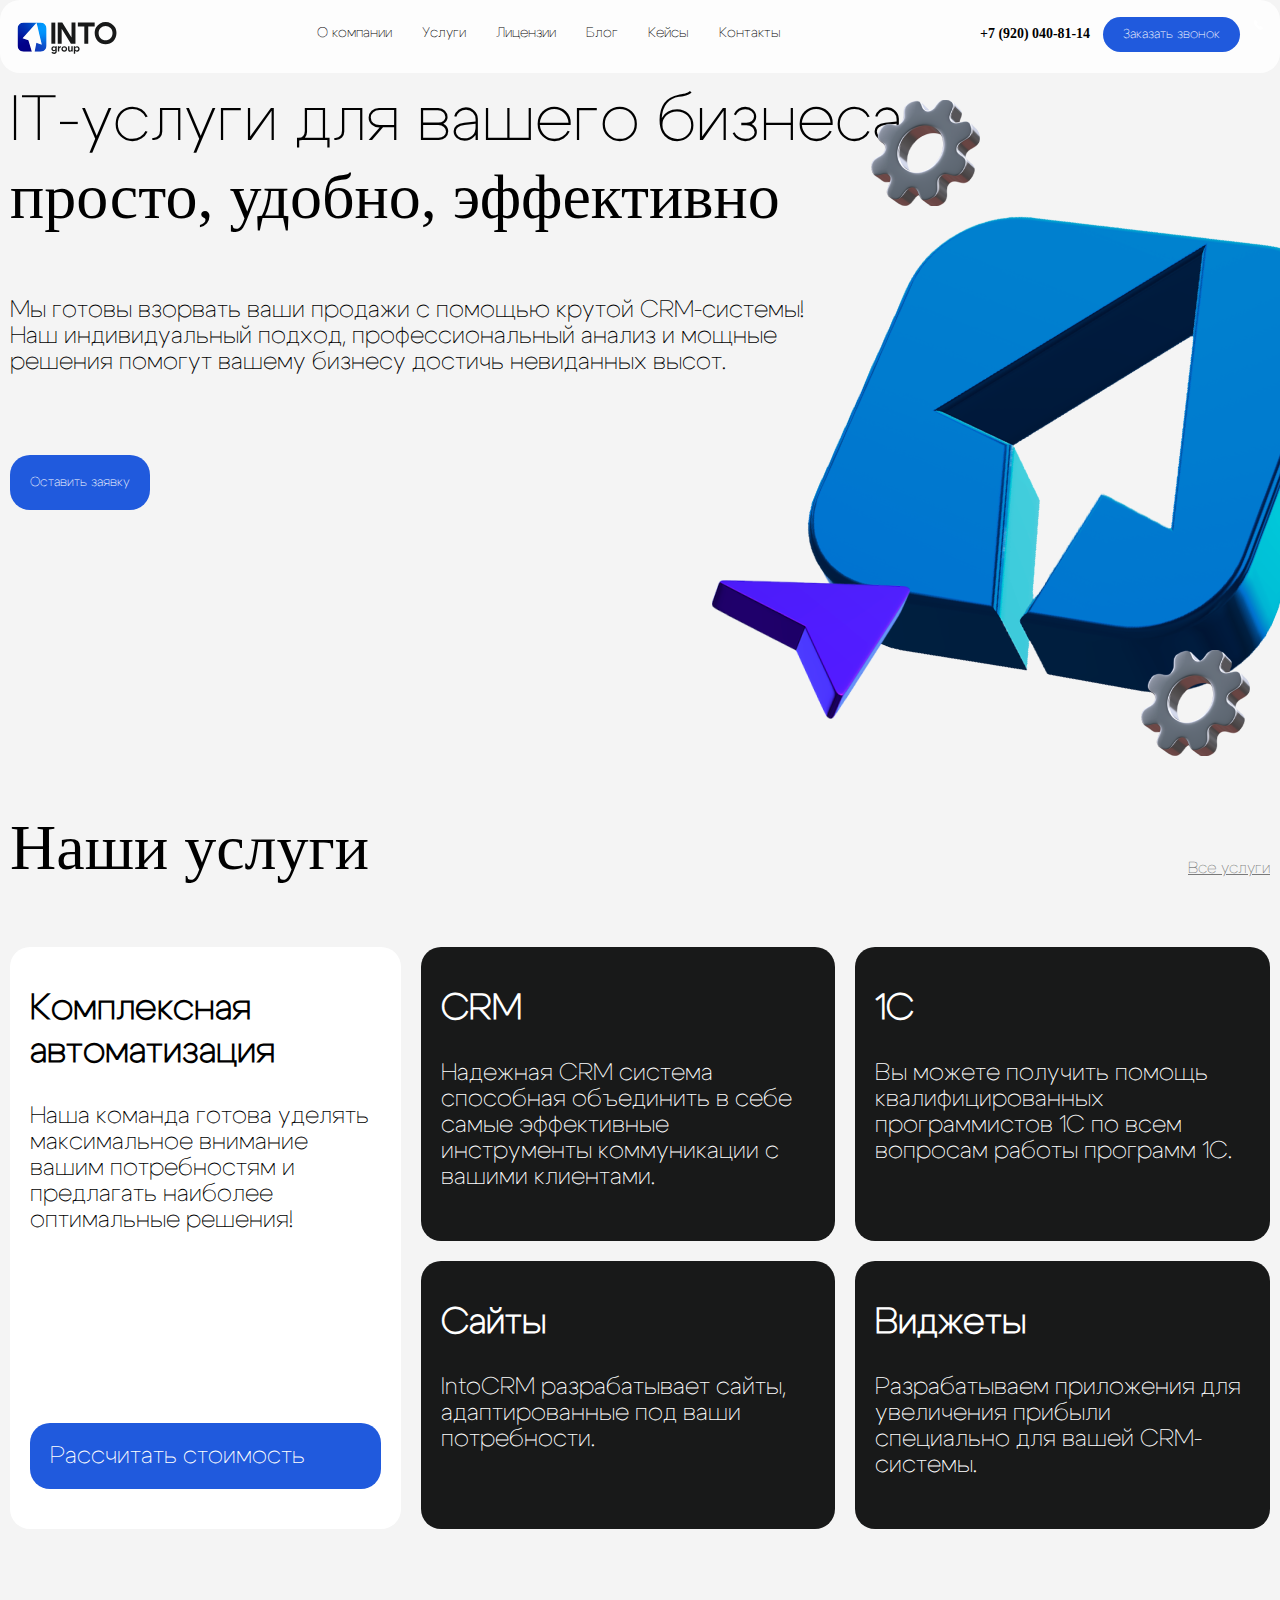
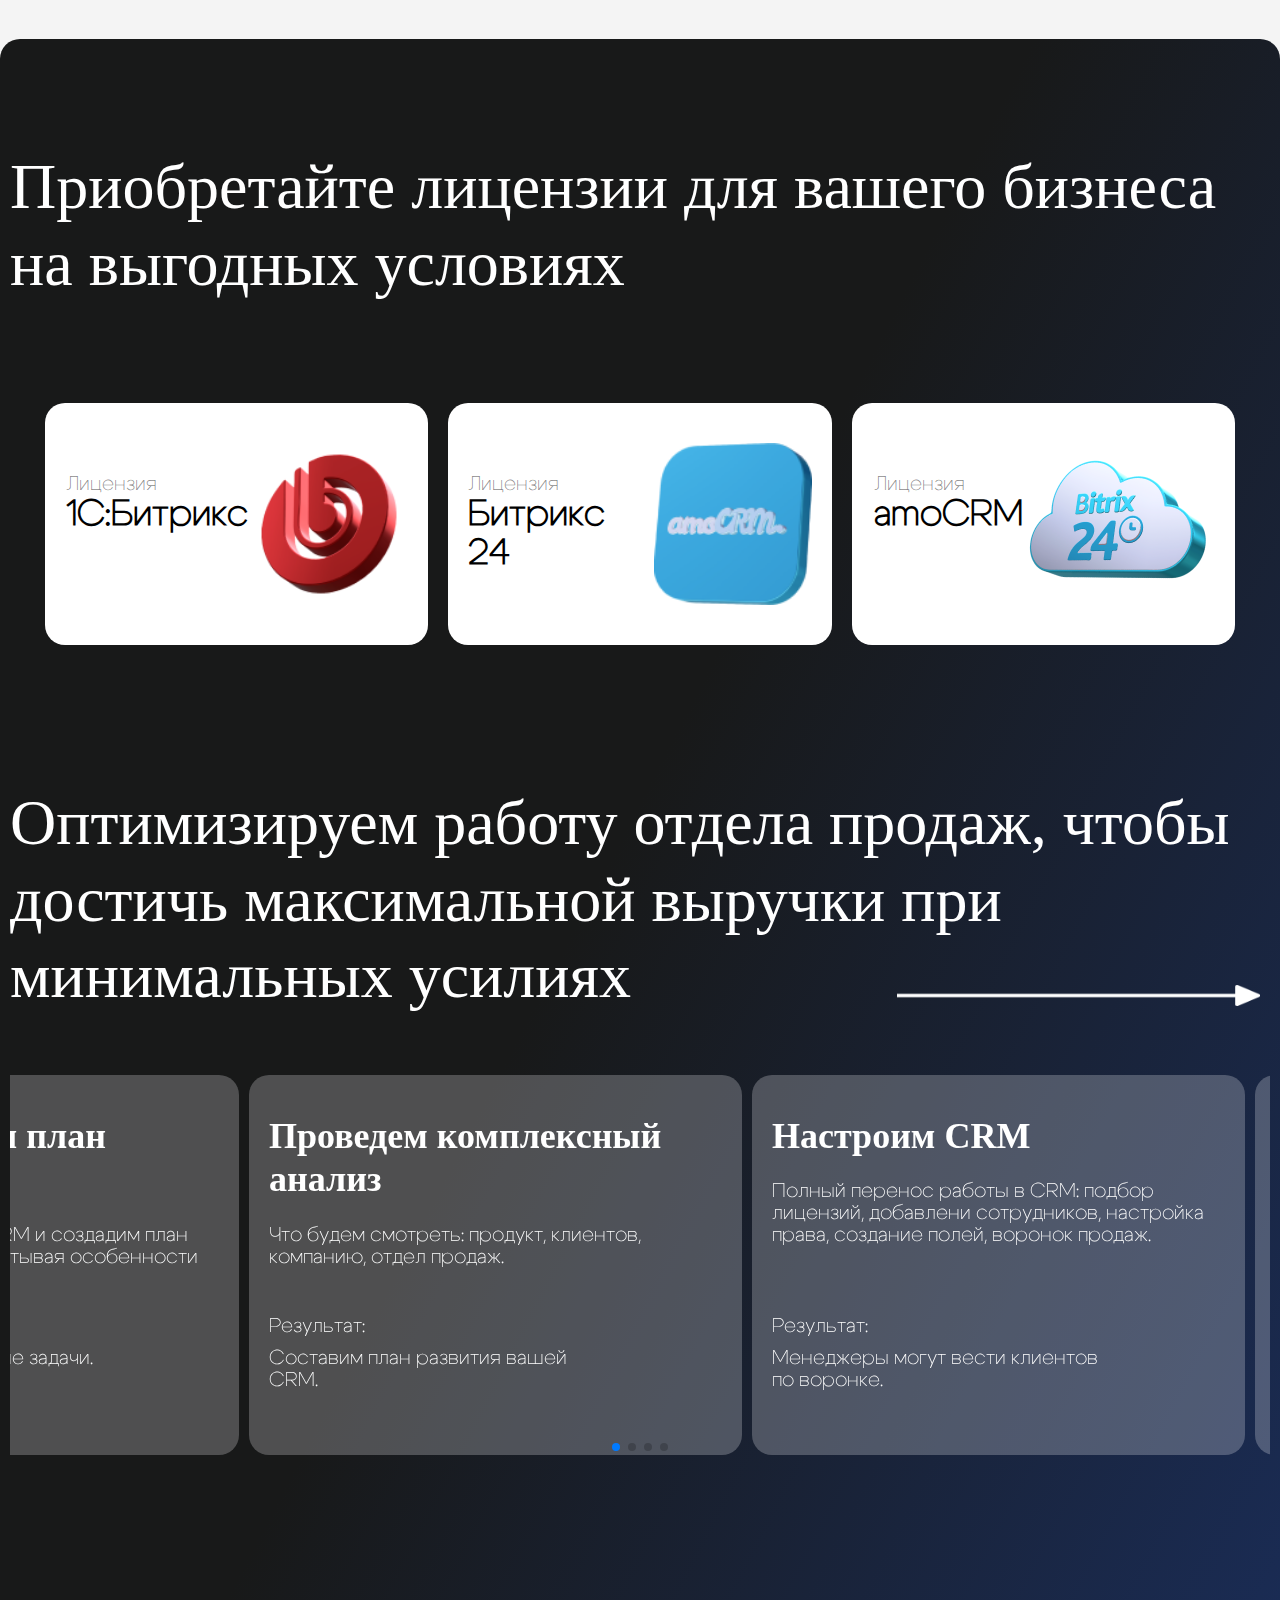
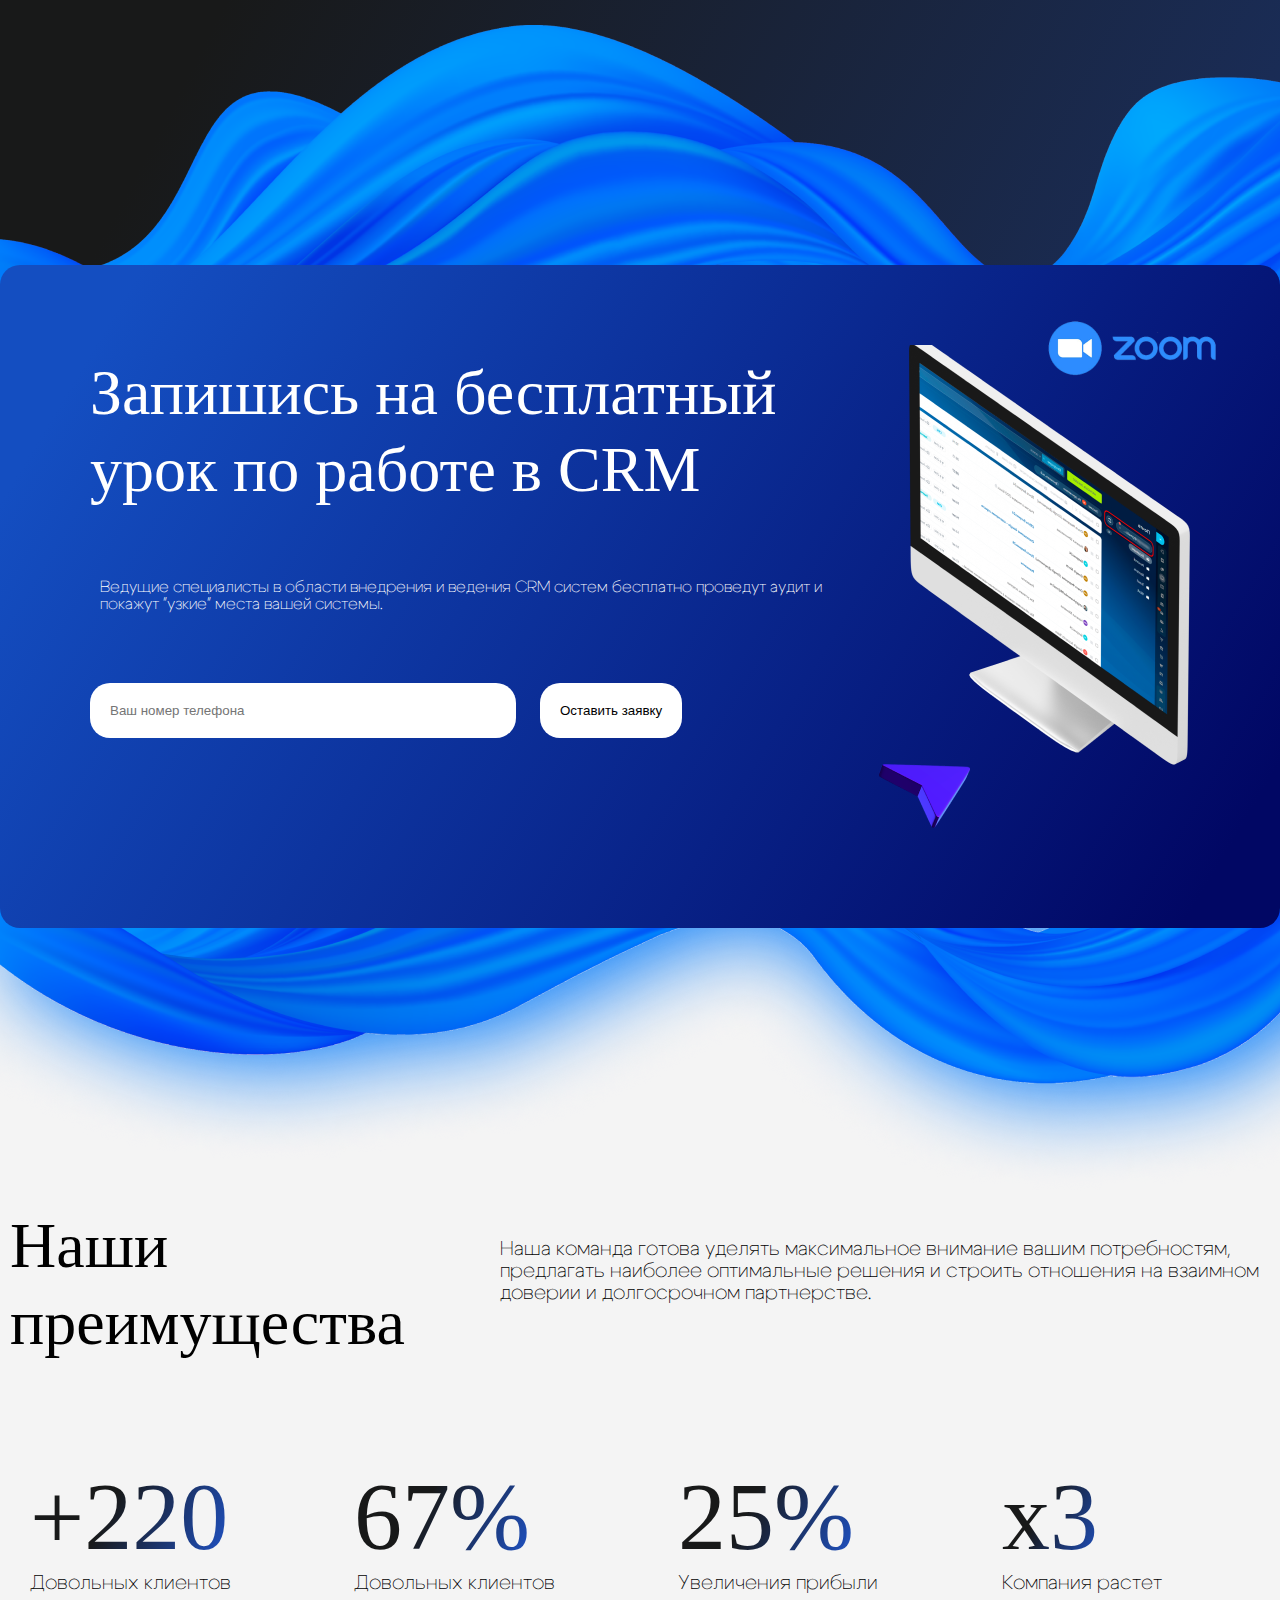
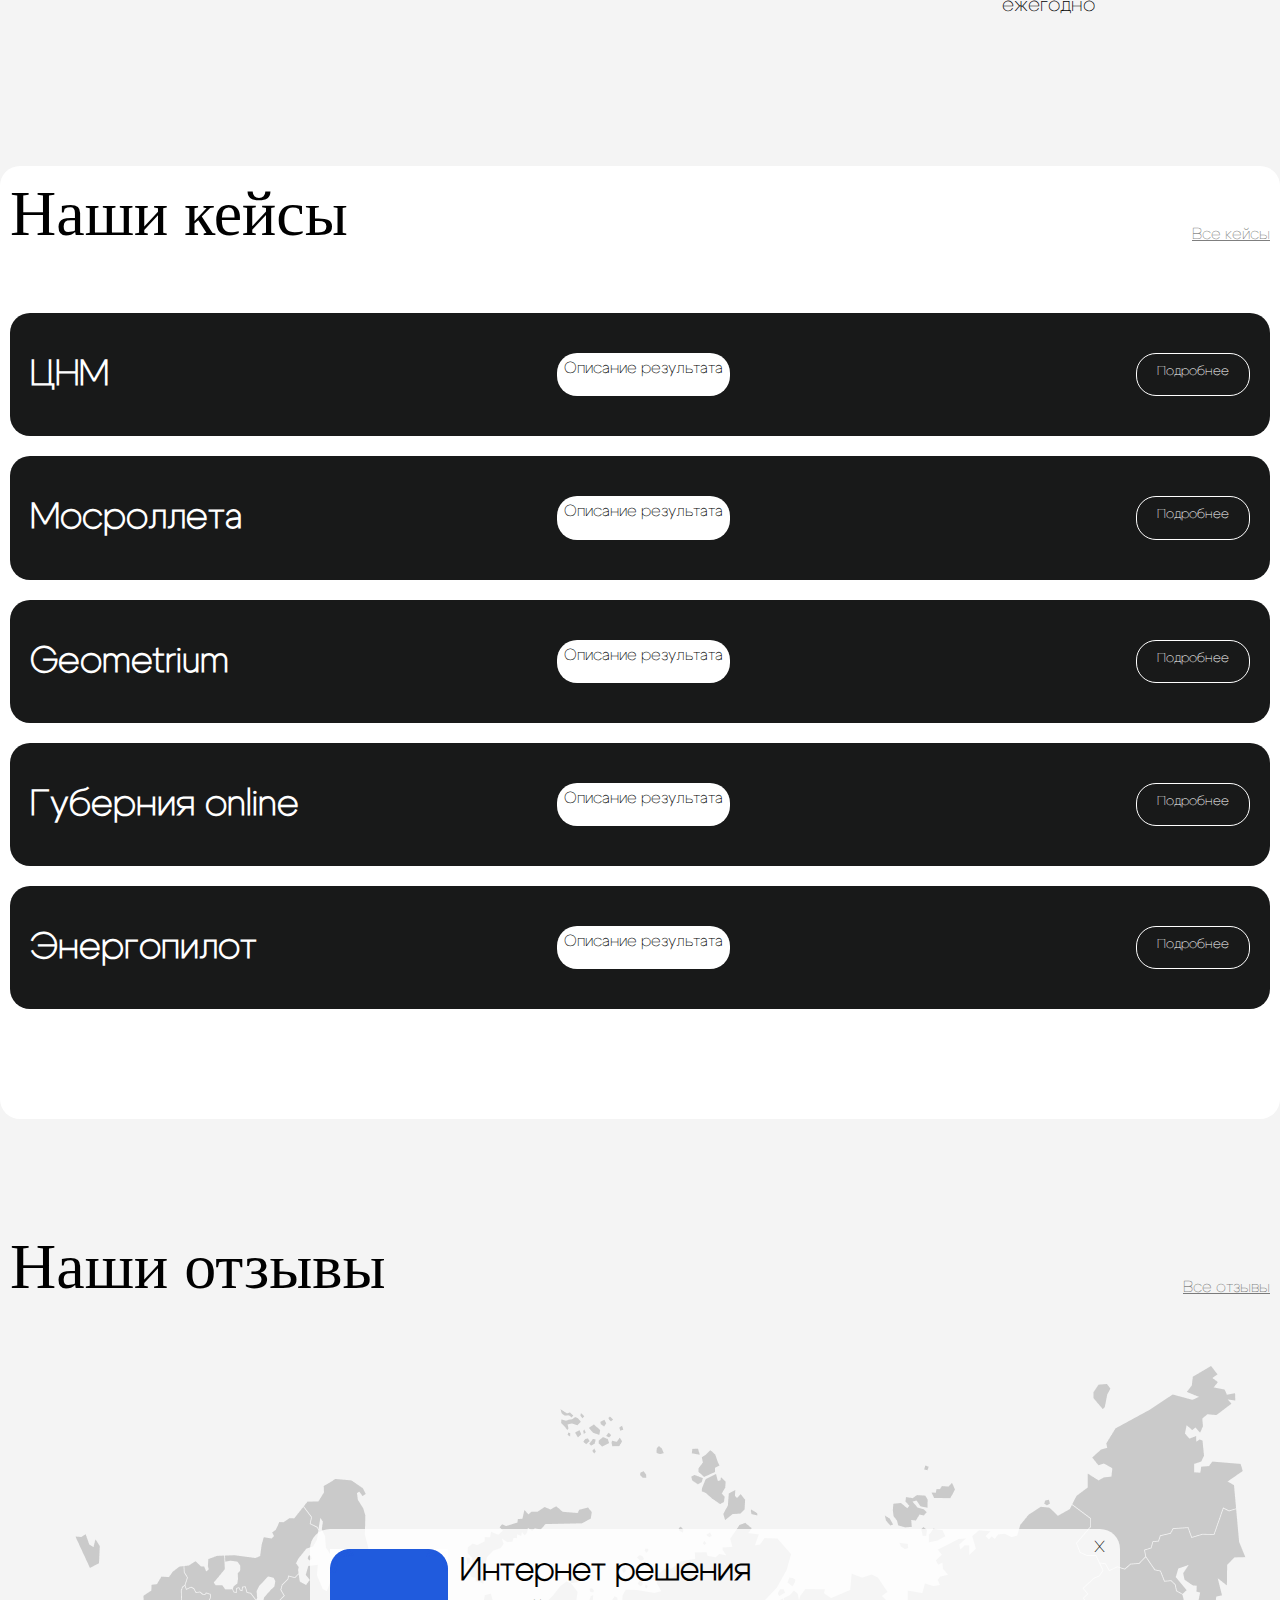
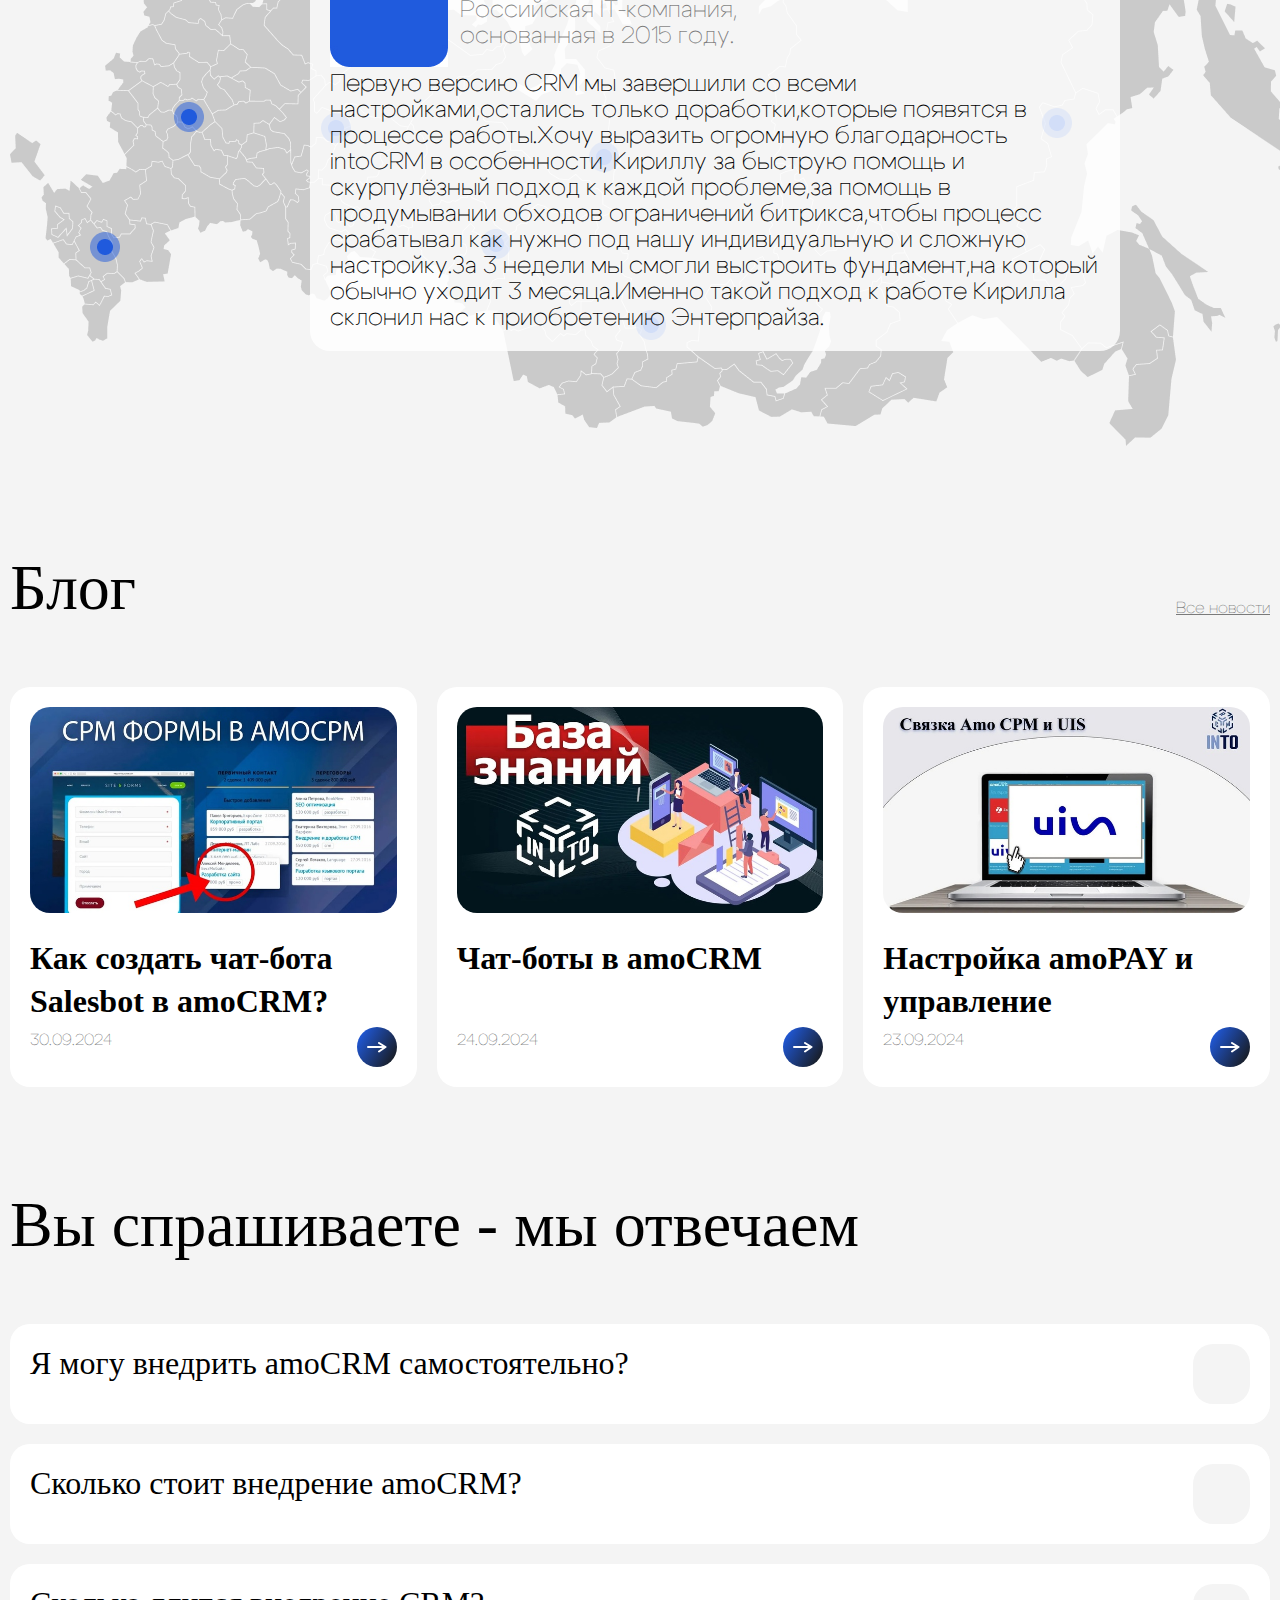
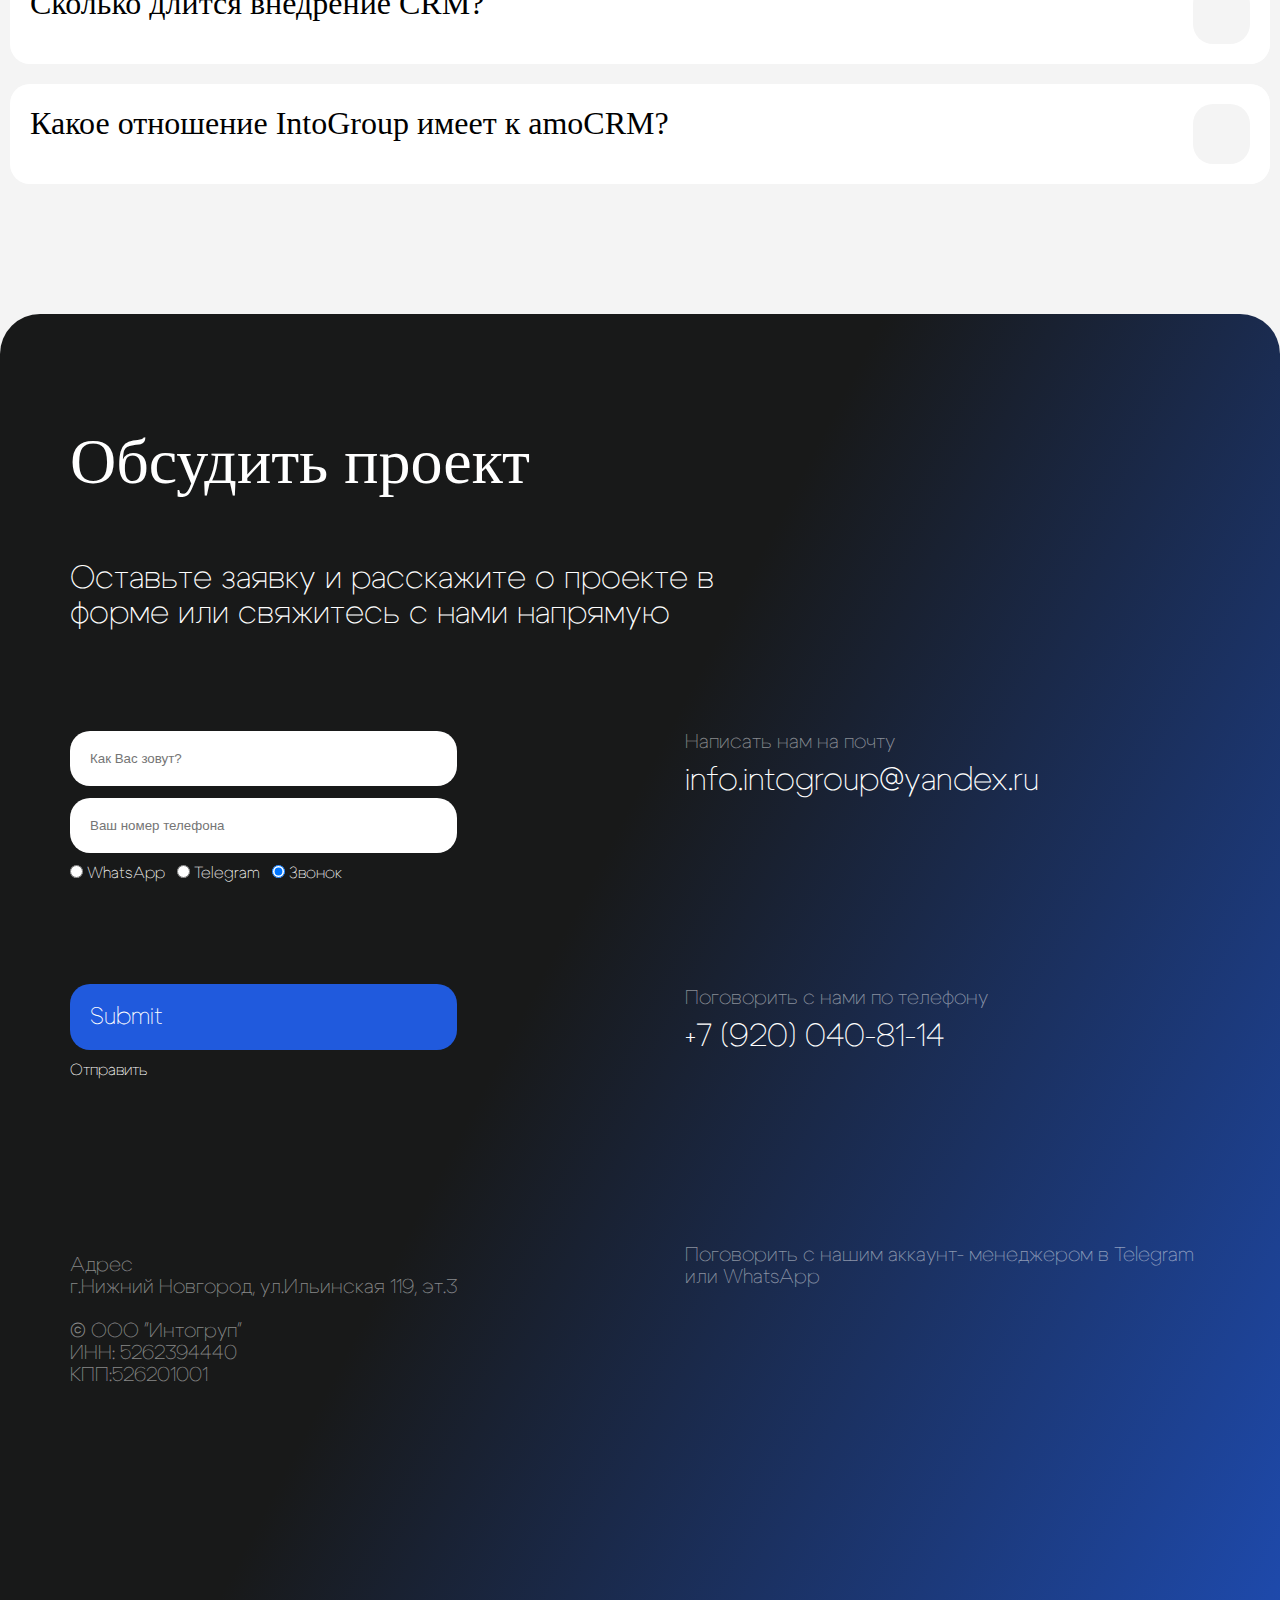
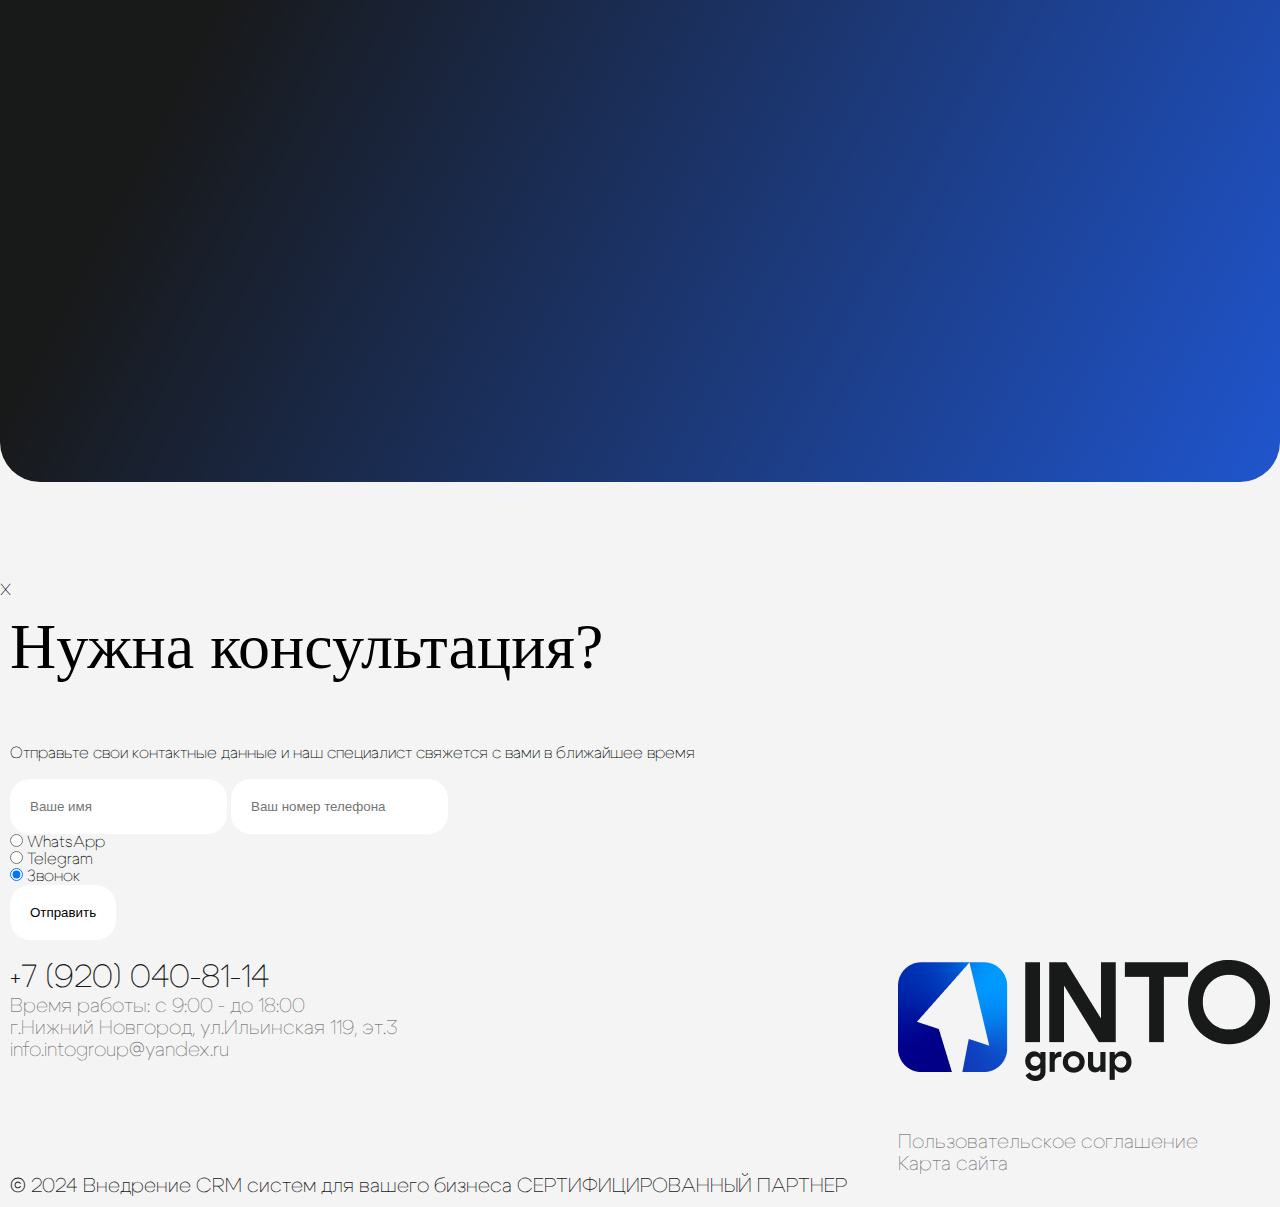
==== commit 71d0ecde: "Новое" ====
--- a/index.html
+++ b/index.html
@@ -202,28 +202,34 @@
                     </div>
                 </section>
             </div>
-            <section class="form-crm">
-                <img src="img/vectortop.png" alt="">
-                <div class="wr-form-crm container">
-                    <div class="inf">
-                        <h2>Запишись на бесплатный урок
-                            по работе в CRM</h2>
-                        <p class="wr-par">Ведущие специалисты в области внедрения и ведения CRM систем бесплатно проведут аудит и покажут "узкие" места вашей системы.</p>
-                        <div class="wr-form">
-                            <form class="form-bt">
-                                <input class="form-bt__line" type="tel" name="phone" placeholder="Ваш номер телефона">
-                                <input class="form-bt__button" type="submit" value="Оставить заявку">
-                            </form>
-                        </div>
-                    </div>
-                    <div class="foto">
-                        <img src="img/mac.png" alt="">
-                        <img src="img/logo-1.png" alt="">
-                        <img src="img/zoom.png" alt="">
-                    </div>
-                </div>
-                <img src="img/vectorbr.png" alt="">
-            </section>
+            <div class="wr-bg">
+                <div class="wr-bg__top">
+                    <img src="img/vectortop.png" alt="">
+                </div>
+                <section class="form-crm">
+                    <div class="wr-form-crm container">
+                        <div class="inf">
+                            <h2>Запишись на бесплатный урок
+                                по работе в CRM</h2>
+                            <p class="wr-par">Ведущие специалисты в области внедрения и ведения CRM систем бесплатно проведут аудит и покажут "узкие" места вашей системы.</p>
+                            <div class="wr-form">
+                                <form class="form-bt">
+                                    <input class="form-bt__line" type="tel" name="phone" placeholder="Ваш номер телефона">
+                                    <input class="form-bt__button" type="submit" value="Оставить заявку">
+                                </form>
+                            </div>
+                        </div>
+                        <div class="foto">
+                            <img class="mac" src="img/mac.png" alt="">
+                            <img class="arrow-form" src="img/arrow-form.png" alt="">
+                            <img class="zoom" src="img/zoom.png" alt="">
+                        </div>
+                    </div>
+                </section>
+                <div class="wr-bg__bt">
+                    <img src="img/vectorbt.png" alt="">
+                </div>
+            </div>
         </div>
         <div class="container">
             <section class="advantages">
@@ -484,7 +490,7 @@
                                     <label for="call">Звонок</label>
                                 </div>
                             </div>
-                            <button class="btn square width">Отправить</button>
+                            <input class="btn square width" type="submit">Отправить</input>
                         </form>
                         <div class="details">
                             <p class="details__text">Адрес<br>
--- a/style/style.css
+++ b/style/style.css
@@ -400,13 +400,34 @@
   margin-bottom: 10px;
 }
 
+.wr-bg {
+  position: relative;
+}
+.wr-bg__top {
+  position: absolute;
+  top: -240px;
+  z-index: 0;
+}
+.wr-bg__bt {
+  position: absolute;
+  bottom: -270px;
+  z-index: 0;
+}
+
+.form-crm {
+  position: relative;
+  z-index: 999;
+  margin-top: 300px;
+  margin-bottom: 270px;
+  width: 100%;
+  border-radius: 20px;
+  background: linear-gradient(301.05deg, #010764 5.87%, #144EC1 91.47%), radial-gradient(92.24% 220.3% at 84.54% 88.24%, #047DF6 0%, rgba(1, 173, 255, 0) 47.5%);
+}
 .form-crm .wr-form-crm {
-  width: 100%;
-  background: linear-gradient(301.05deg, #010764 5.87%, #144EC1 91.47%), radial-gradient(92.24% 220.3% at 84.54% 88.24%, #047DF6 0%, rgba(1, 173, 255, 0) 47.5%);
-  border-radius: 20px;
-  display: flex;
-  flex-direction: row;
-  justify-content: space-between;
+  display: flex;
+  flex-direction: row;
+  justify-content: space-between;
+  margin-bottom: 200px;
 }
 
 .inf {
@@ -444,10 +465,20 @@
 .foto {
   position: relative;
 }
-.foto img {
+.foto .mac {
   position: absolute;
   top: 70px;
   right: 80px;
+}
+.foto .arrow-form {
+  position: absolute;
+  bottom: 90px;
+  right: 300px;
+}
+.foto .zoom {
+  position: absolute;
+  top: 40px;
+  right: 50px;
 }
 
 .adv-text {
@@ -804,6 +835,85 @@
   color: #000;
 }
 
+.home-ser {
+  color: var(--color-wh);
+  display: flex;
+  flex-direction: row;
+}
+.home-ser .home-ser-title {
+  display: flex;
+  flex-direction: column;
+  gap: 80px;
+}
+.home-ser .home-ser-title__pr {
+  max-width: 640px;
+  width: 100%;
+}
+
+.profit {
+  display: grid;
+  grid-template-columns: repeat(6, 1fr);
+}
+.profit .profit-img {
+  grid-column: span 2;
+}
+.profit .profit-form {
+  display: flex;
+  flex-direction: column;
+  grid-column: span 4;
+  gap: 25px;
+}
+.profit .profit-form .wr-btn {
+  display: flex;
+  flex-direction: row;
+  gap: 20px;
+}
+
+.top-title {
+  margin-top: 80px;
+  margin-bottom: 0;
+}
+
+.home-picture {
+  z-index: -2;
+  width: 600px;
+  position: relative;
+}
+.home-picture__img {
+  position: absolute;
+  top: 30px;
+  right: 100px;
+  z-index: -1;
+}
+
+.picture-card {
+  position: absolute;
+  bottom: 130px;
+  left: -170px;
+  display: flex;
+  flex-direction: row;
+  gap: 10px;
+  width: 100%;
+  max-width: 310px;
+  padding: 20px;
+  background: var(--color-wh);
+  border-radius: 20px;
+  color: var(--text-color);
+}
+.picture-card img {
+  width: 60px;
+  height: 60px;
+}
+.picture-card__text {
+  font-size: 0.87rem;
+}
+
+.home-btn {
+  position: absolute;
+  top: 250px;
+  left: -200px;
+}
+
 .necessity {
   display: flex;
   flex-direction: column;
@@ -815,6 +925,7 @@
 }
 
 .up-title {
+  text-transform: uppercase;
   color: var(--color-wh);
 }
 .up-title span {
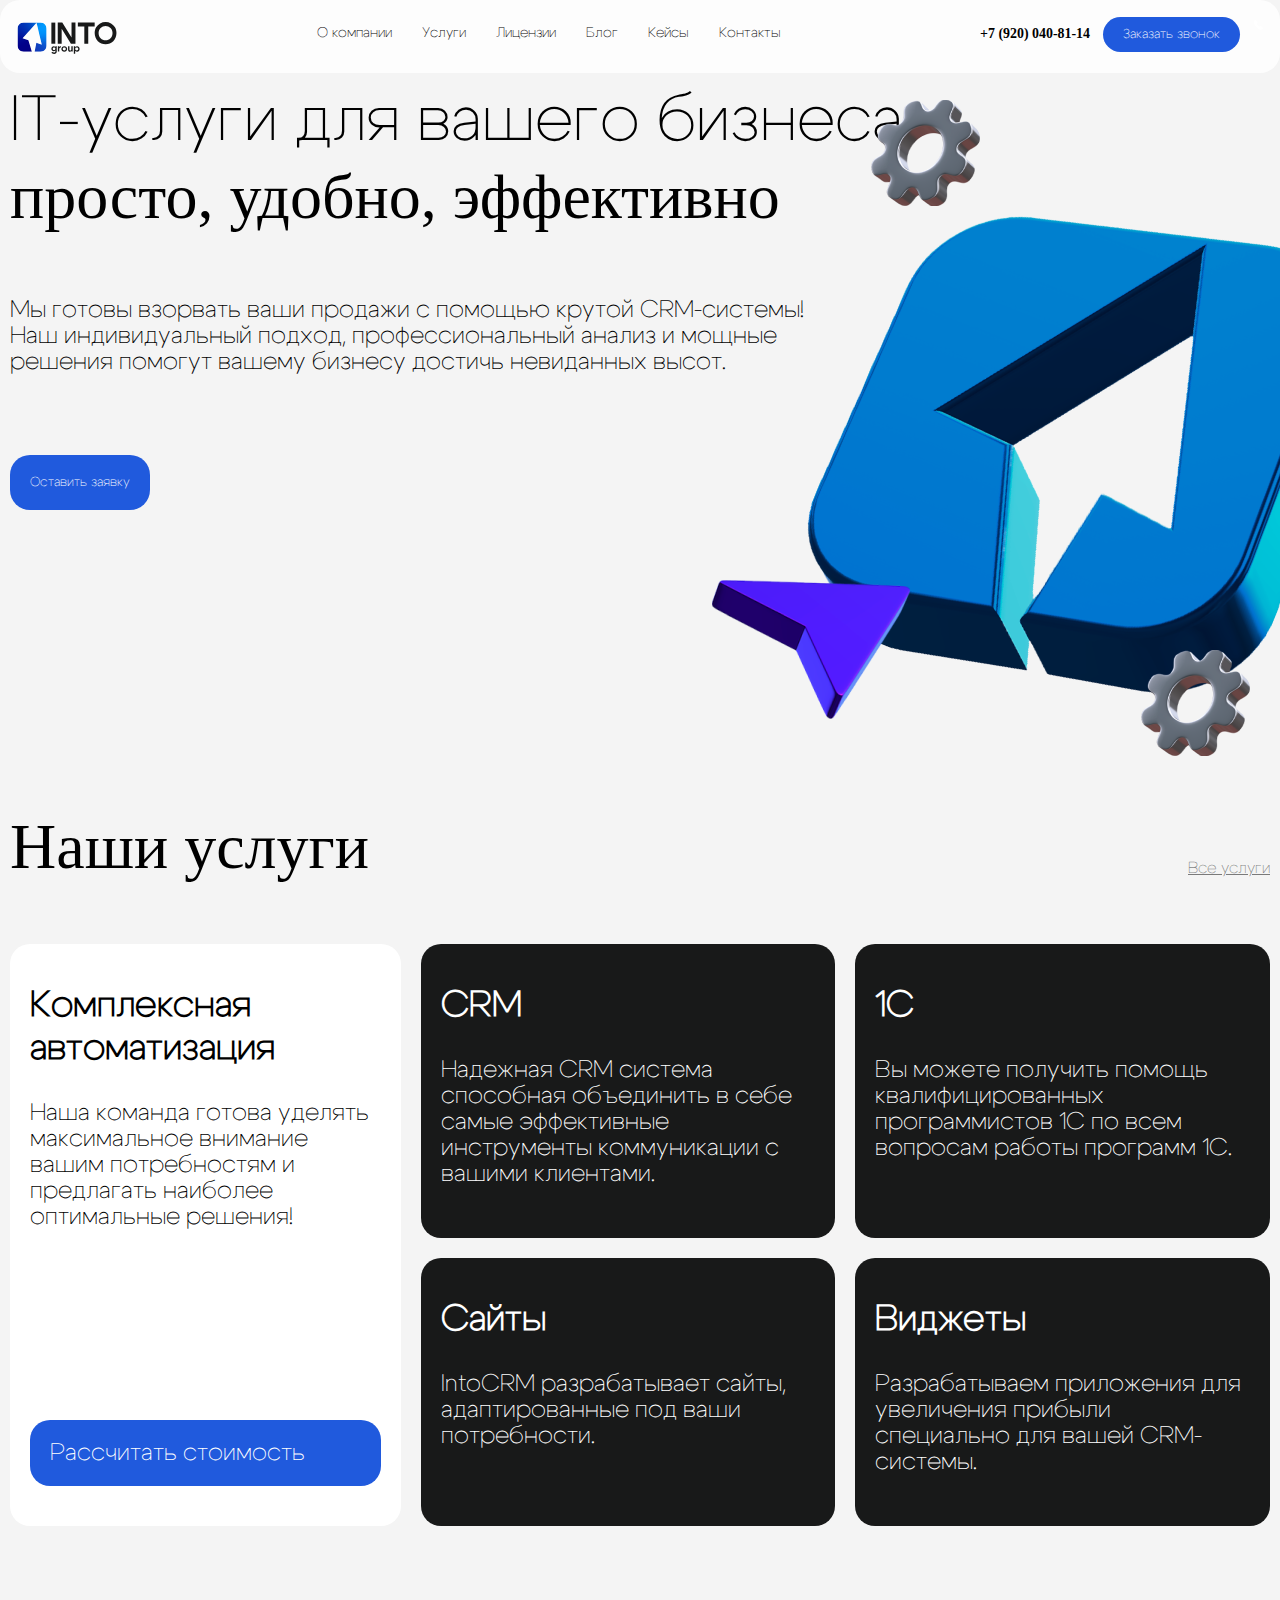
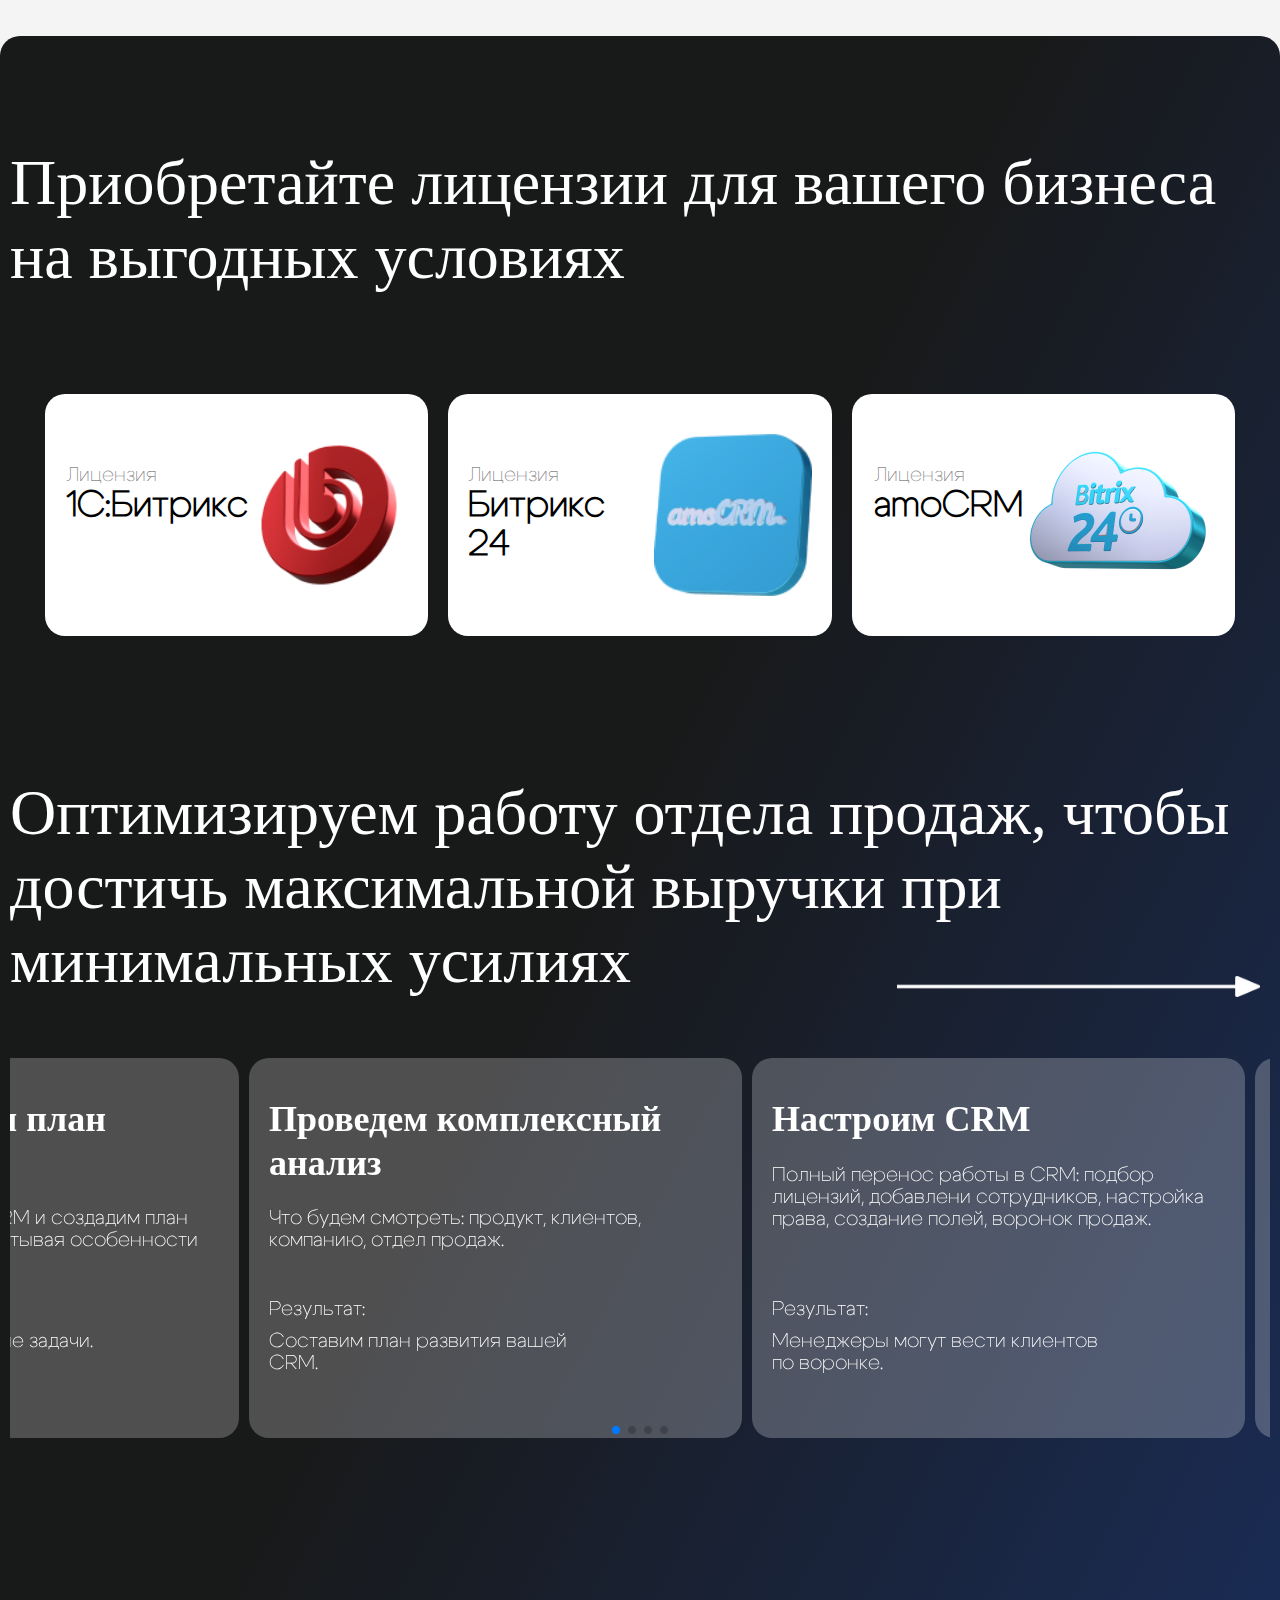
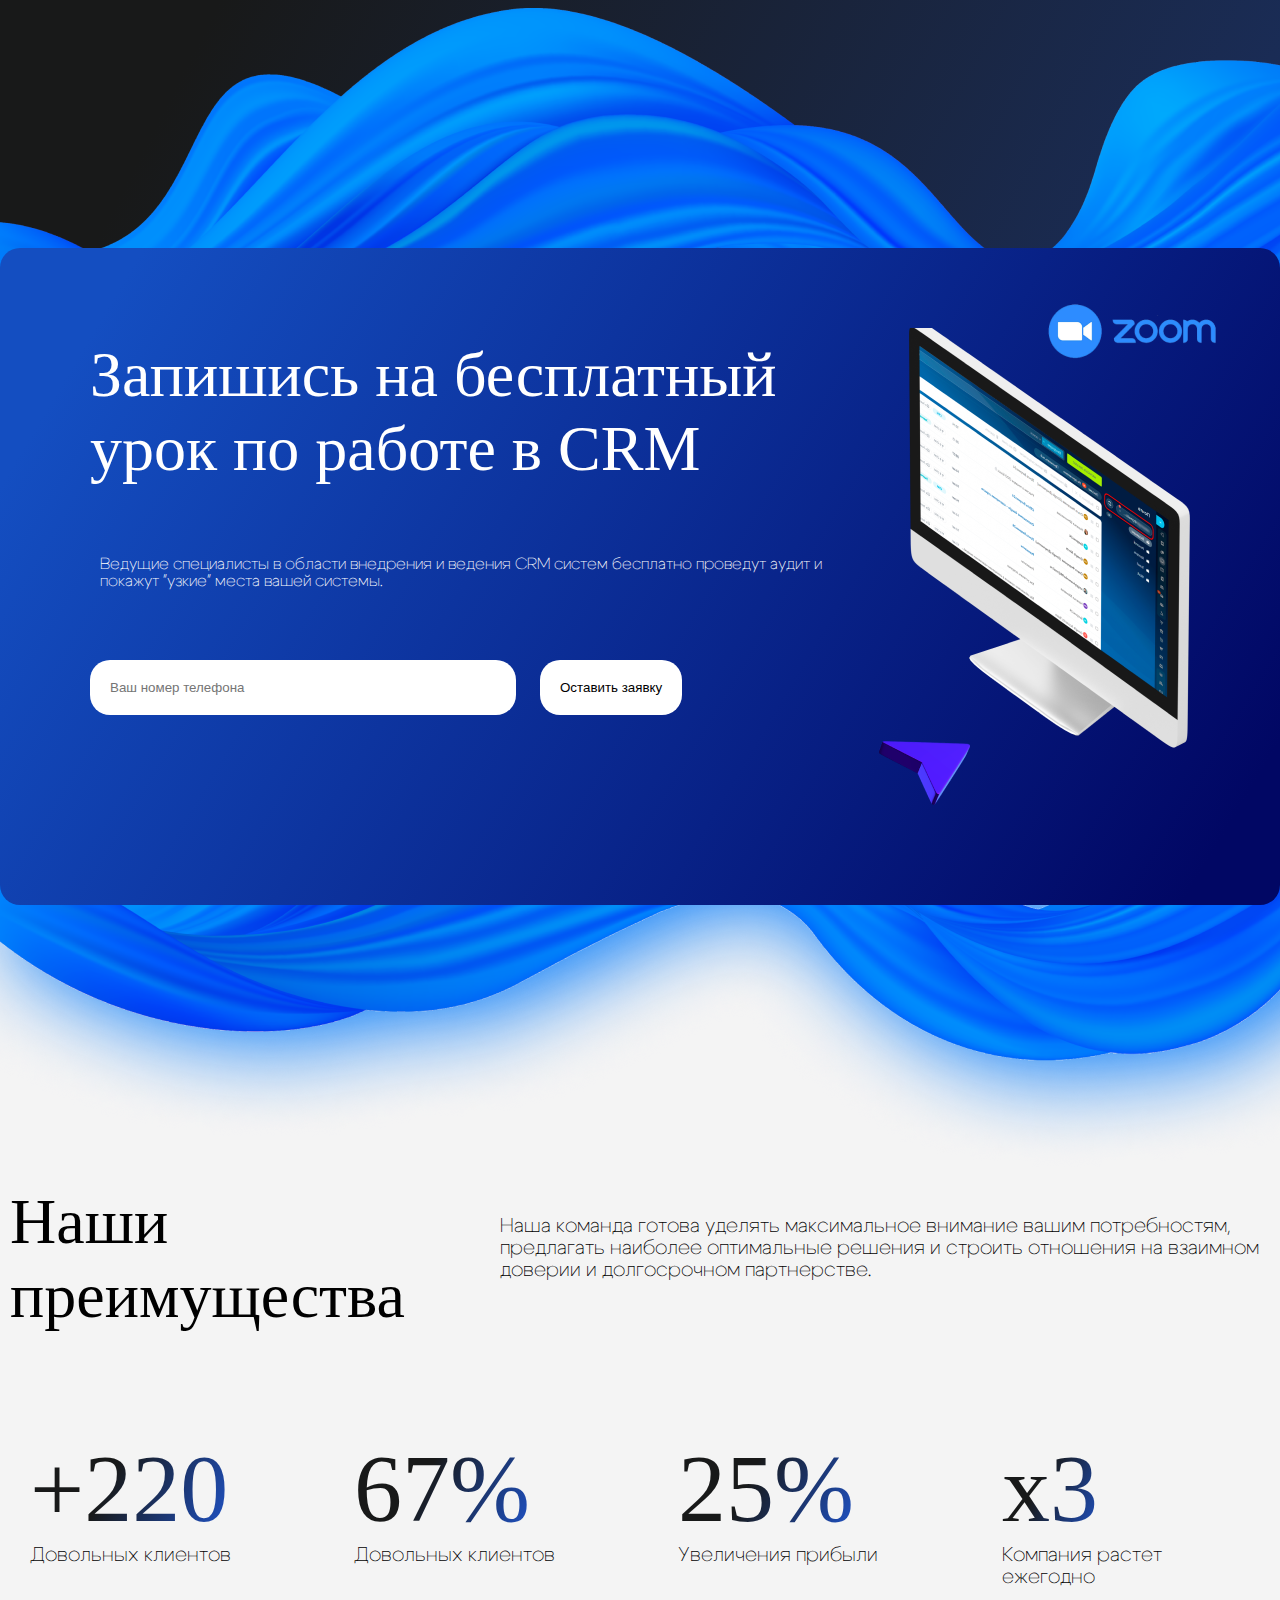
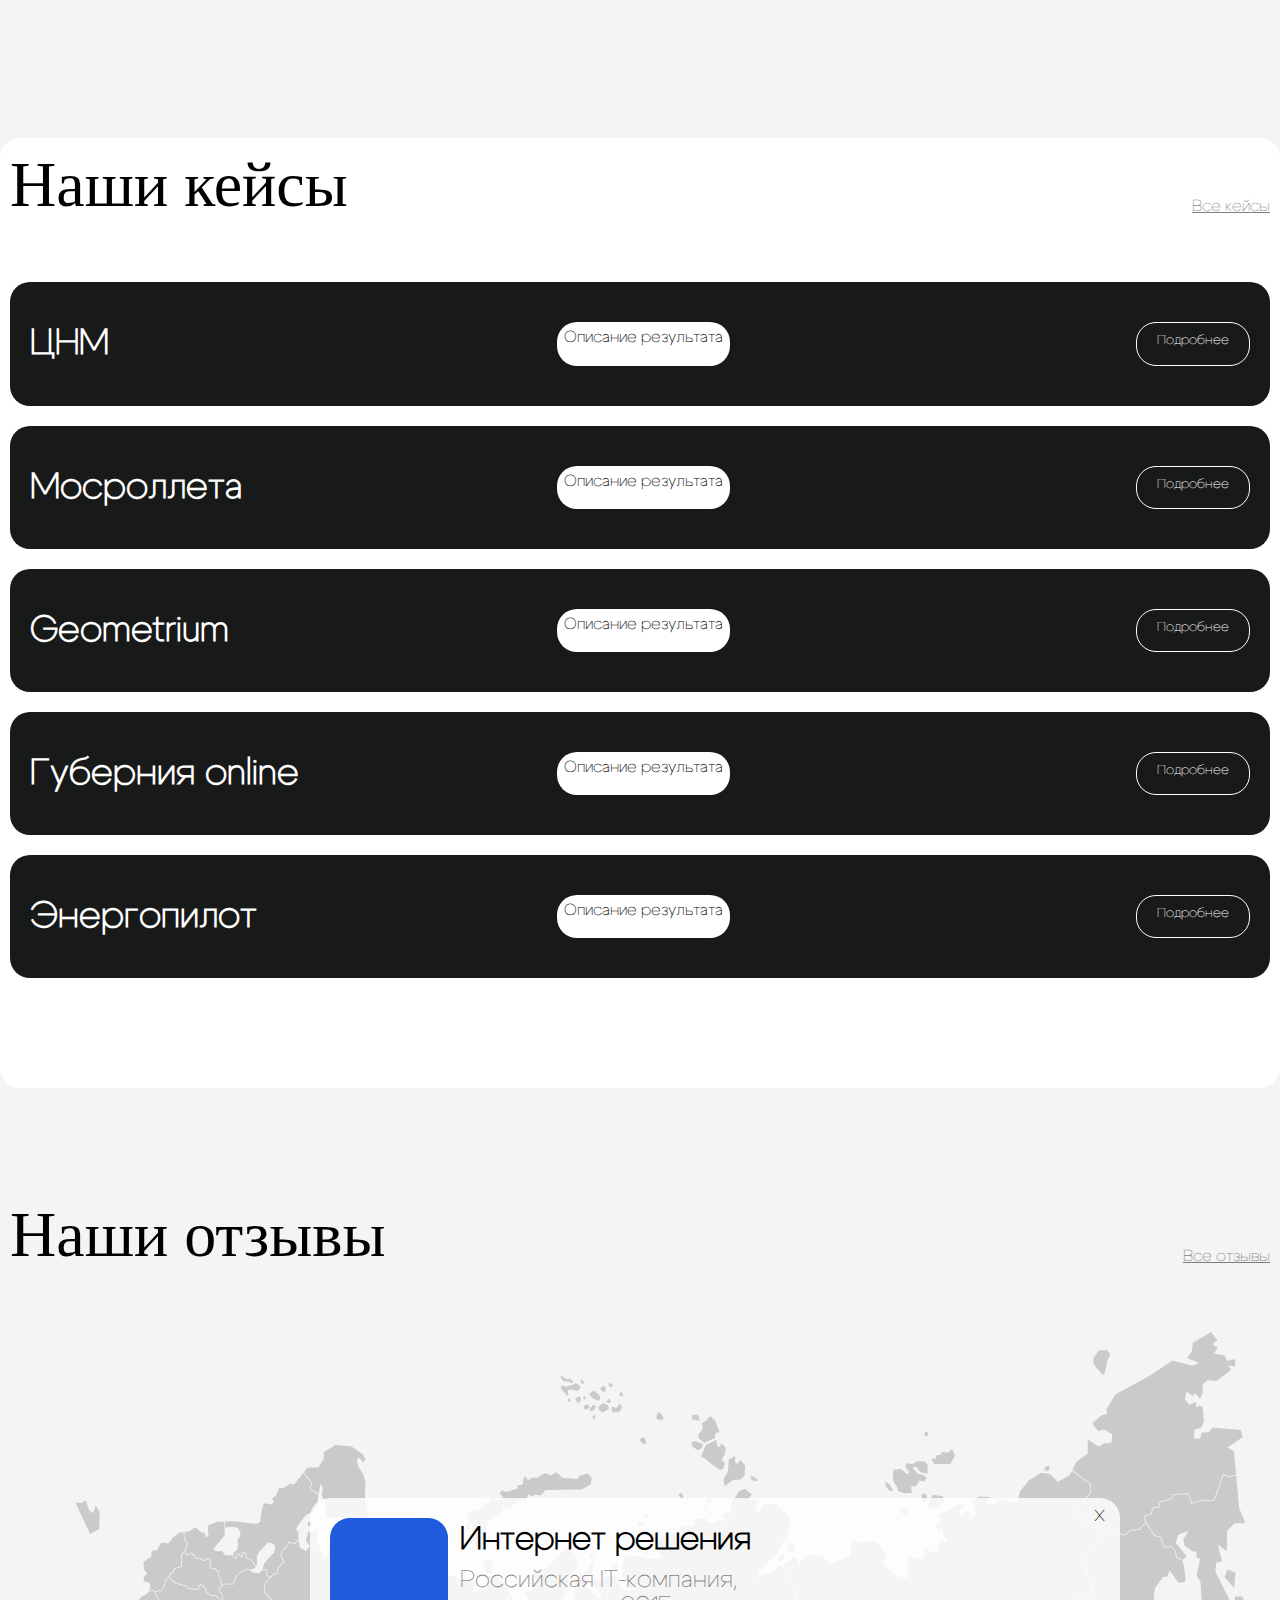
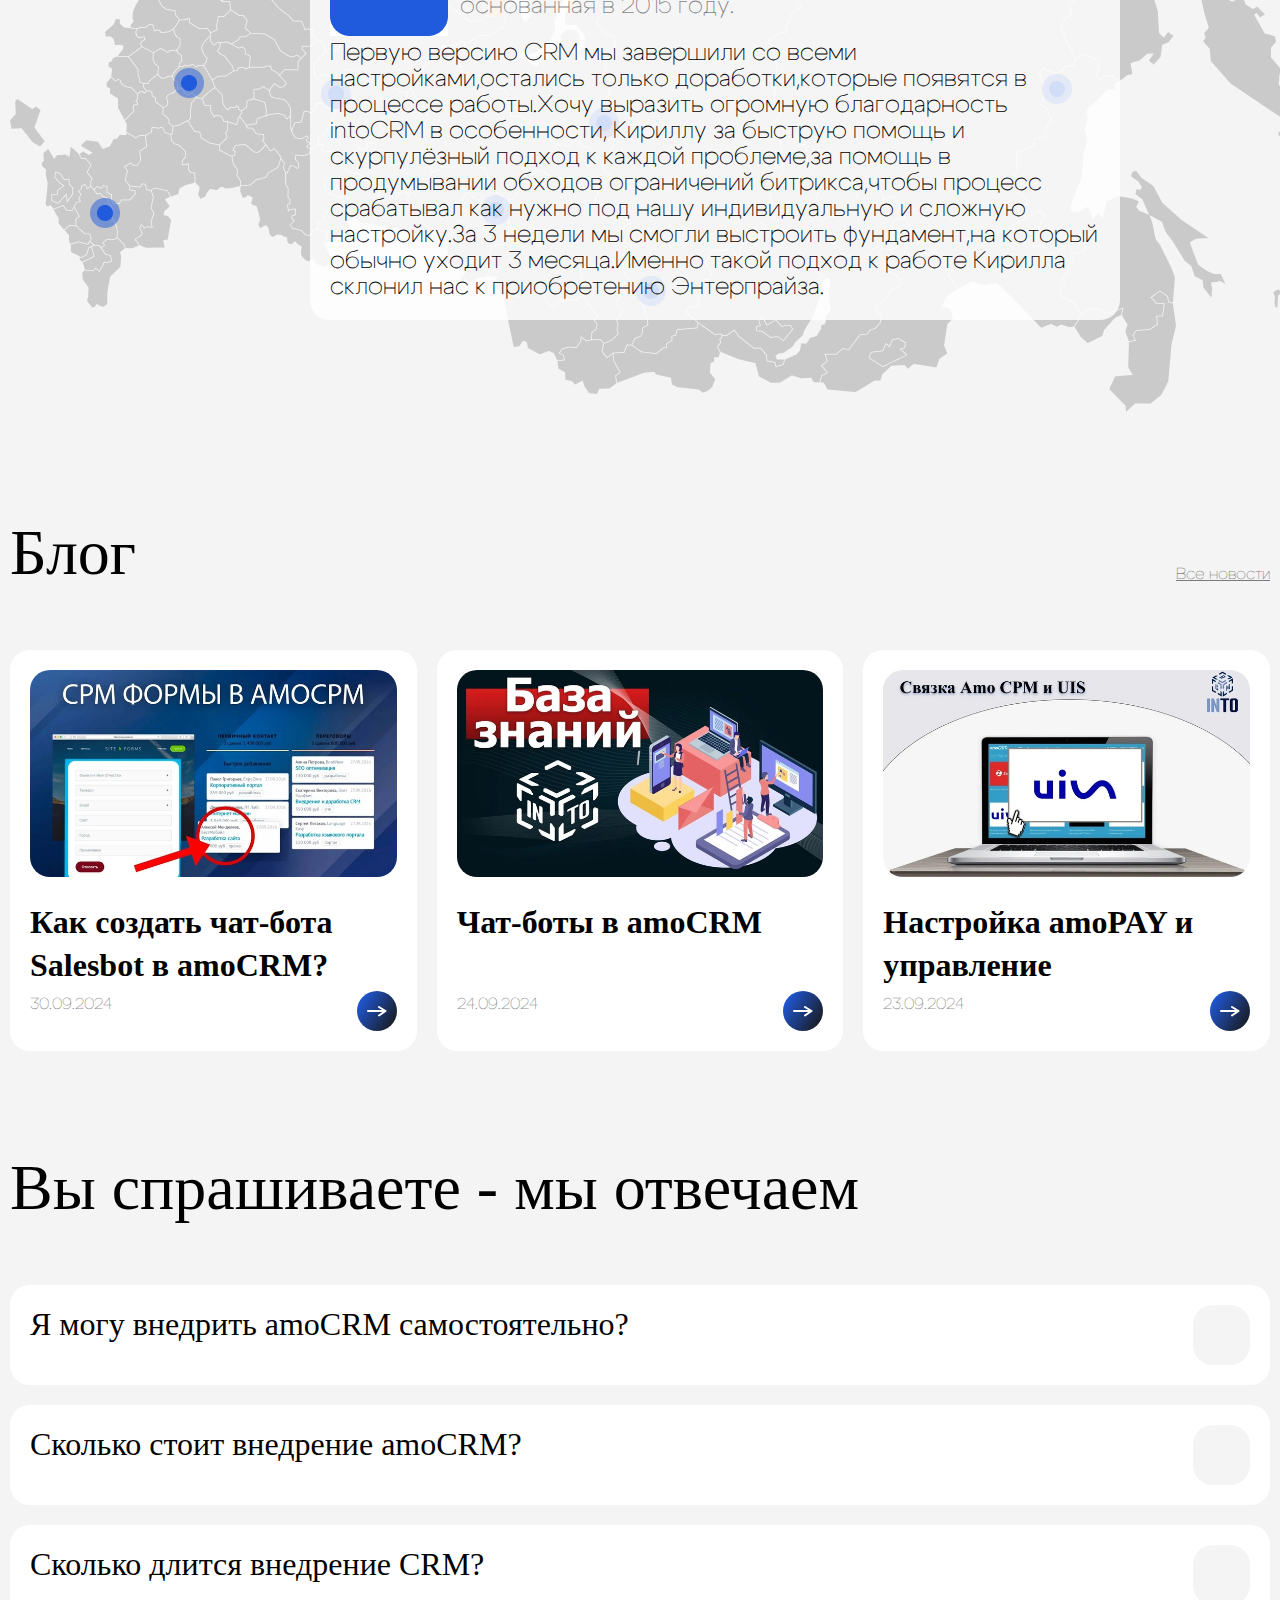
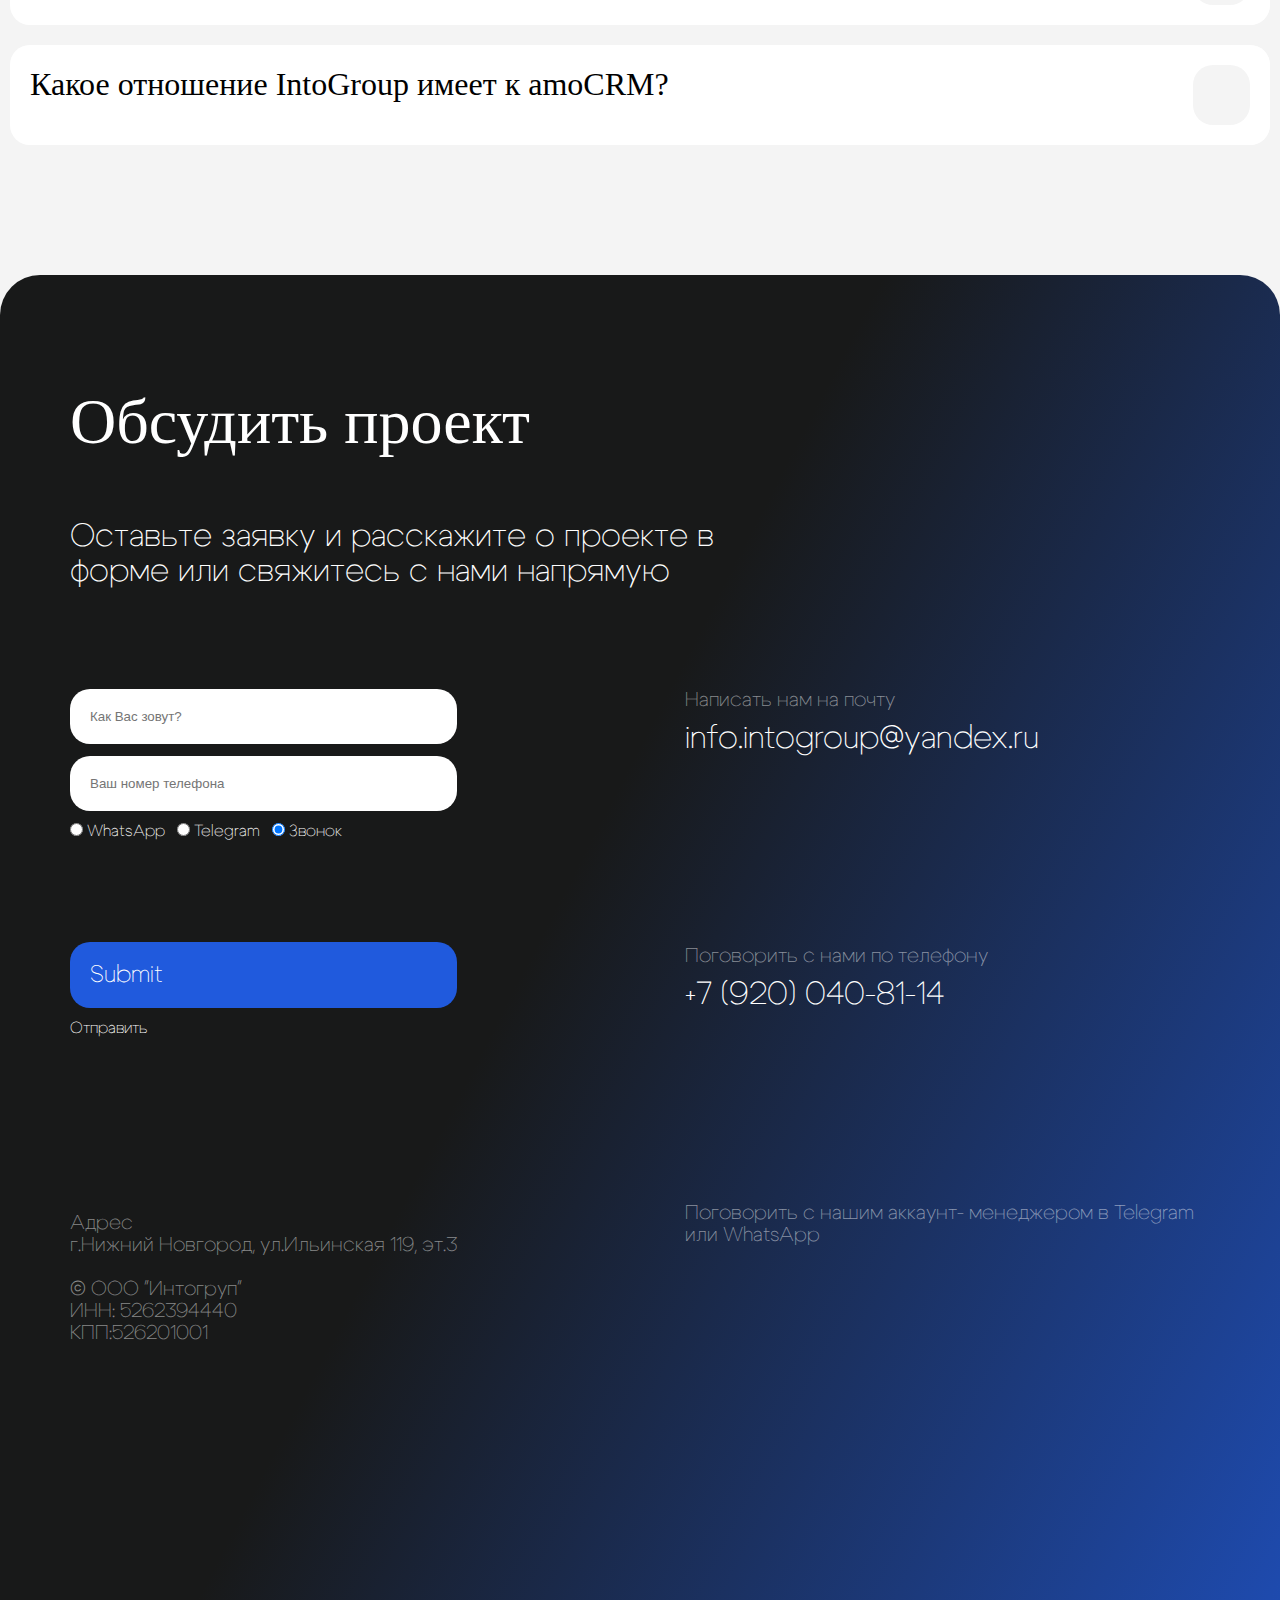
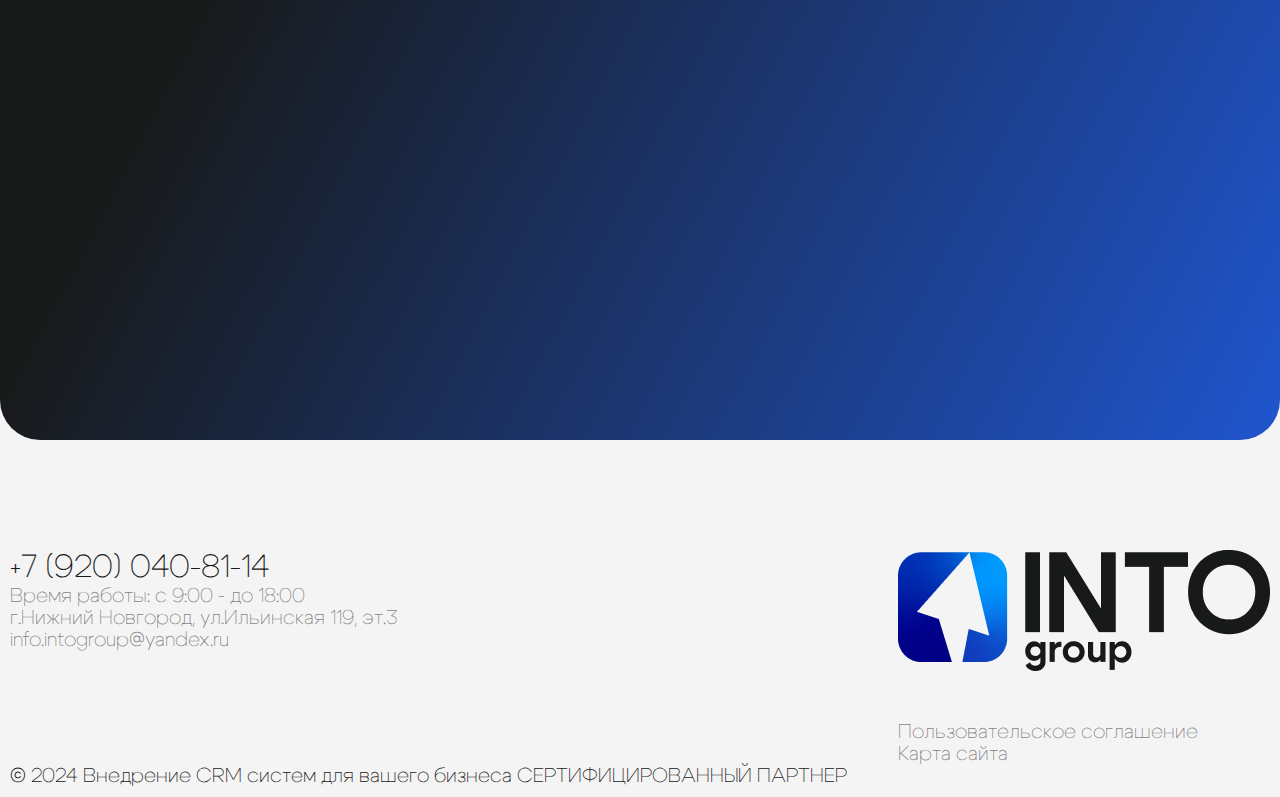
==== commit 16f24584: "новое" ====
--- a/index.html
+++ b/index.html
@@ -522,7 +522,7 @@
                 <iframe src="https://yandex.ru/map-widget/v1/?um=constructor%3A3d52e20dcd553bc338d47fda89d9a68ba2ccba254d50a53c5aa35a8385de69ed&amp;source=constructor" width="100%" height="512" frameborder="0"></iframe>
             </div>
         </section>
-        <div class="modal">
+        <!--<div class="modal">
             <div class="blackout">
                 <div class="close-modal">Х</div>
                 <section class="feedback container">
@@ -564,7 +564,7 @@
                     </div>
                 </section>
             </div>
-        </div>
+        </div>-->
     </main>
     
     <footer class="container">
--- a/style/style.css
+++ b/style/style.css
@@ -60,7 +60,6 @@
   text-align: left;
   font-weight: 500;
   margin-bottom: 60px;
-  line-height: 76.8px;
 }
 
 h3 {
@@ -355,7 +354,8 @@
 }
 .stages-title__arrow {
   position: absolute;
-  right: 30px;
+  right: 20px;
+  top: -500px;
 }
 
 .swiper-button-next {
@@ -839,6 +839,7 @@
   color: var(--color-wh);
   display: flex;
   flex-direction: row;
+  margin-bottom: 150px;
 }
 .home-ser .home-ser-title {
   display: flex;
@@ -869,9 +870,22 @@
   gap: 20px;
 }
 
+.wr-btn__par {
+  font-size: 0.8rem;
+  font-family: "cygre mediun";
+}
+.wr-btn__par span {
+  font-size: 2rem;
+}
+
+.wr-btn__foto img:not(:last-child) {
+  margin-right: -15px;
+}
+
 .top-title {
   margin-top: 80px;
   margin-bottom: 0;
+  width: 900px;
 }
 
 .home-picture {
@@ -889,7 +903,7 @@
 .picture-card {
   position: absolute;
   bottom: 130px;
-  left: -170px;
+  left: -10px;
   display: flex;
   flex-direction: row;
   gap: 10px;
@@ -911,7 +925,7 @@
 .home-btn {
   position: absolute;
   top: 250px;
-  left: -200px;
+  left: -100px;
 }
 
 .necessity {
--- a/style/media.css
+++ b/style/media.css
@@ -1,18 +1,24 @@
+@media screen and (max-width: 1200px) {
+  .menu-header {
+    width: 100%;
+  }
+  .menu-header .nav-menu {
+    display: none;
+  }
+  .picture-card {
+    display: none;
+  }
+}
 @media screen and (max-width: 1100px) {
   h2 {
     font-size: 3.5rem;
+    margin-bottom: 0;
   }
   h3 {
     font-size: 2.2rem;
   }
   .container {
     margin: 0 auto;
-  }
-  .menu-header {
-    width: 100%;
-  }
-  .menu-header .nav-menu {
-    display: none;
   }
   .reviews img {
     width: 90%;
@@ -78,7 +84,7 @@
     gap: 20px;
   }
   .card-basic {
-    top: 100px;
+    top: 0;
     left: 0;
   }
   .card-basic img {
@@ -87,6 +93,18 @@
   .card-inf {
     max-width: 100%;
   }
+  .wr-bg__top img, .wr-bg__bt img {
+    display: none;
+  }
+  .foto {
+    display: none;
+  }
+  .home-btn {
+    display: none;
+  }
+  .stages-title__arrow {
+    display: none !important;
+  }
 }
 @media screen and (max-width: 850px) {
   .stages-title {
@@ -118,6 +136,17 @@
   .card-basic {
     position: relative;
   }
+  .top-title {
+    font-size: 2.5rem;
+    width: 700px;
+    margin-top: 0;
+  }
+  .home-picture__img {
+    display: none;
+  }
+  .home-btn {
+    position: relative;
+  }
 }
 @media screen and (max-width: 772px) {
   .form-bt {
@@ -173,14 +202,24 @@
   .card-disc {
     font-size: 1.2rem;
   }
+  .up-title {
+    font-size: 2rem;
+  }
 }
 @media screen and (max-width: 550px) {
+  section {
+    margin-bottom: 50px;
+  }
   .number-st {
     padding: 10px;
   }
   .home-left__title {
     font-size: 3.5rem;
   }
+  .top-title {
+    font-size: 2rem;
+    width: 400px;
+  }
   .home-right img {
     display: none;
   }
@@ -203,6 +242,23 @@
   }
   .all-card-lic img {
     width: 70%;
+  }
+  .home-ser {
+    margin-bottom: 50px;
+  }
+  .home-ser .home-ser-title__pr {
+    max-width: 450px;
+  }
+  .profit {
+    display: flex;
+    flex-direction: column;
+    gap: 20px;
+  }
+  .up-title {
+    font-size: 2rem;
+  }
+  .button-tel__number a {
+    font-size: 0.7rem;
   }
 }
 @media screen and (max-width: 450px) {
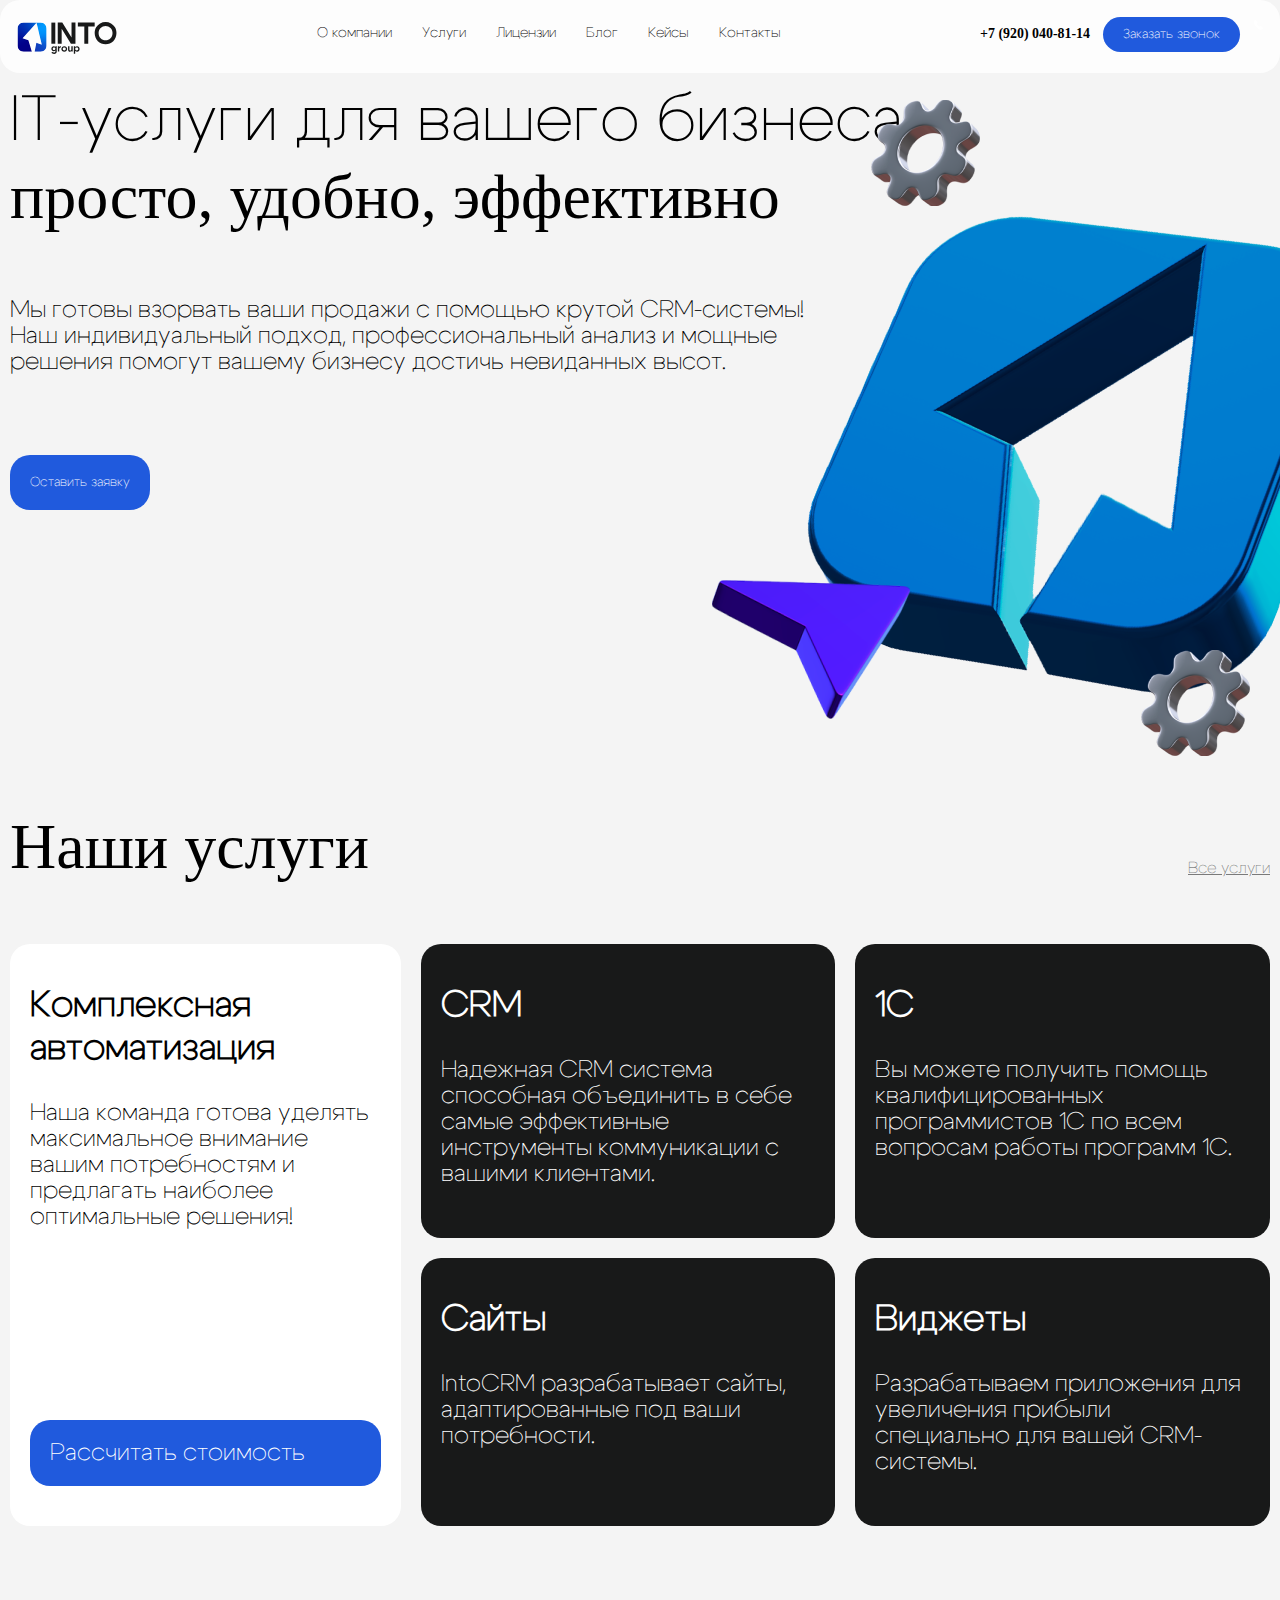
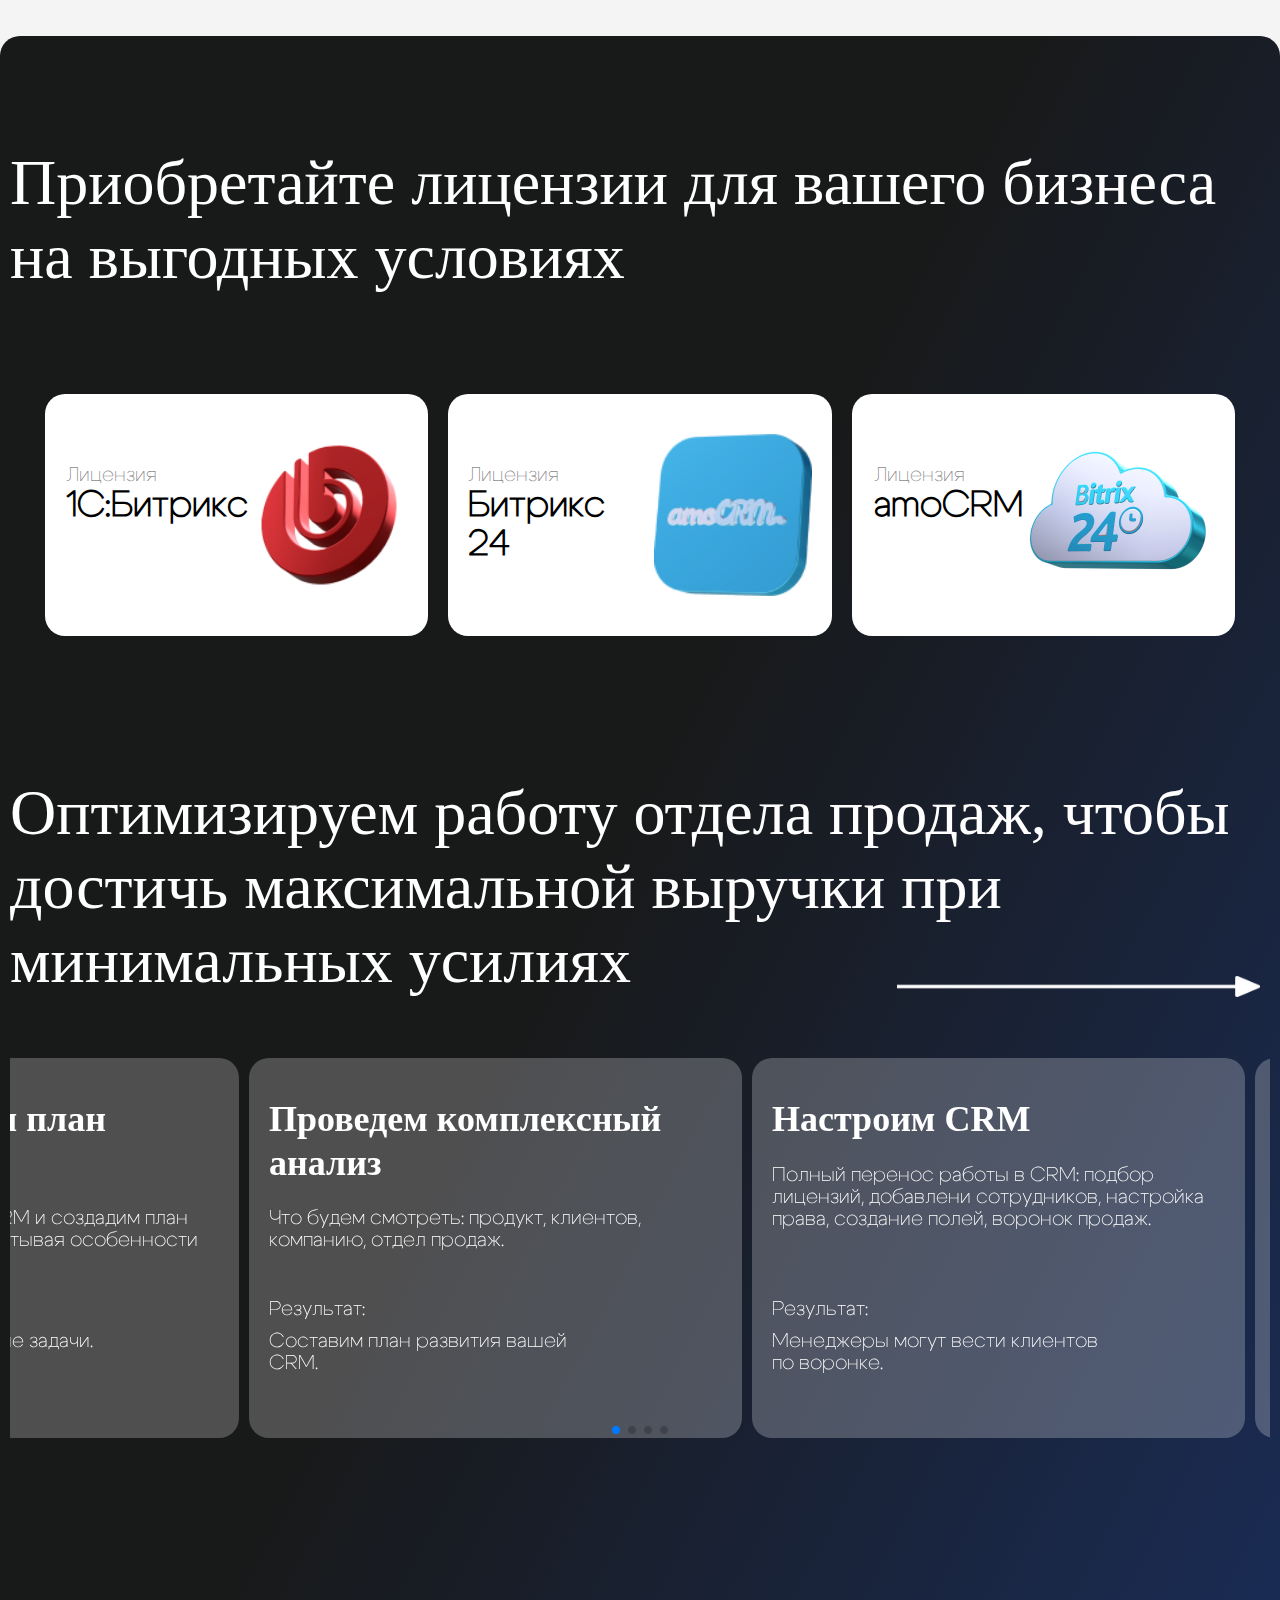
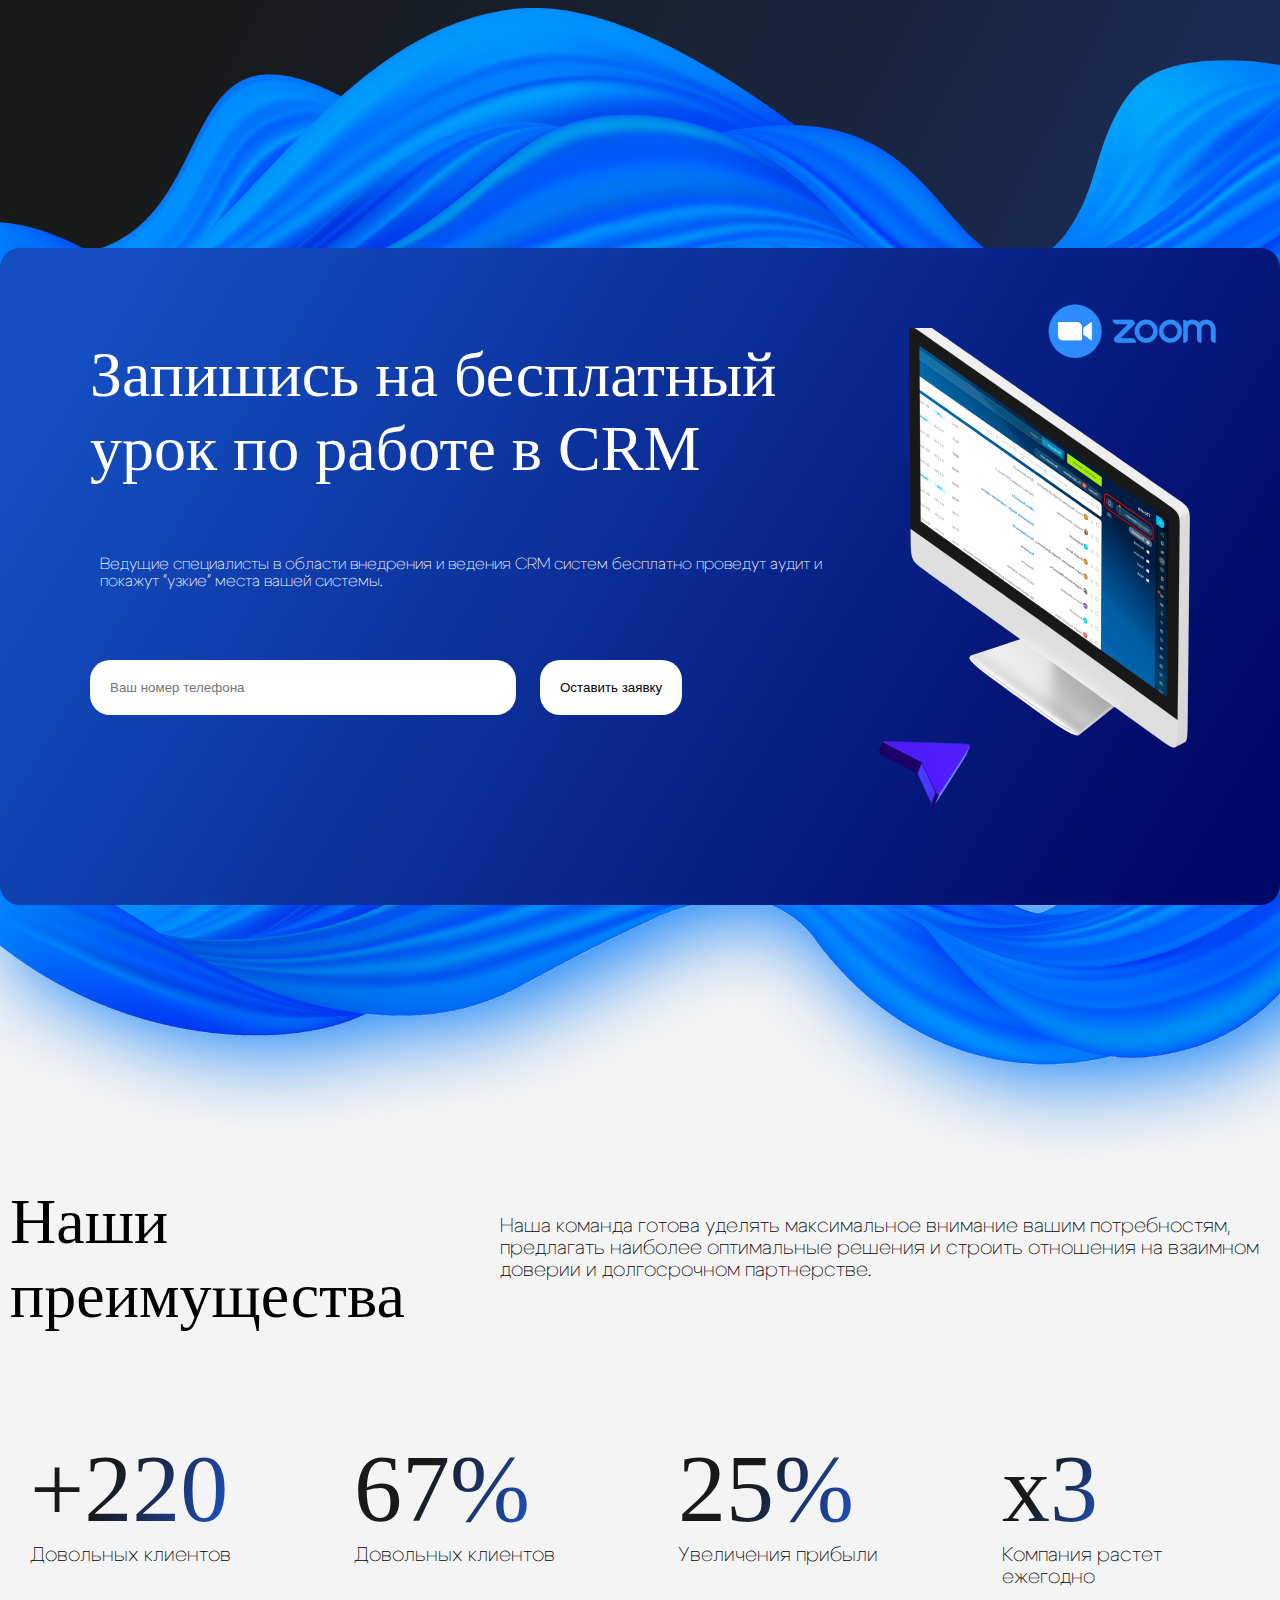
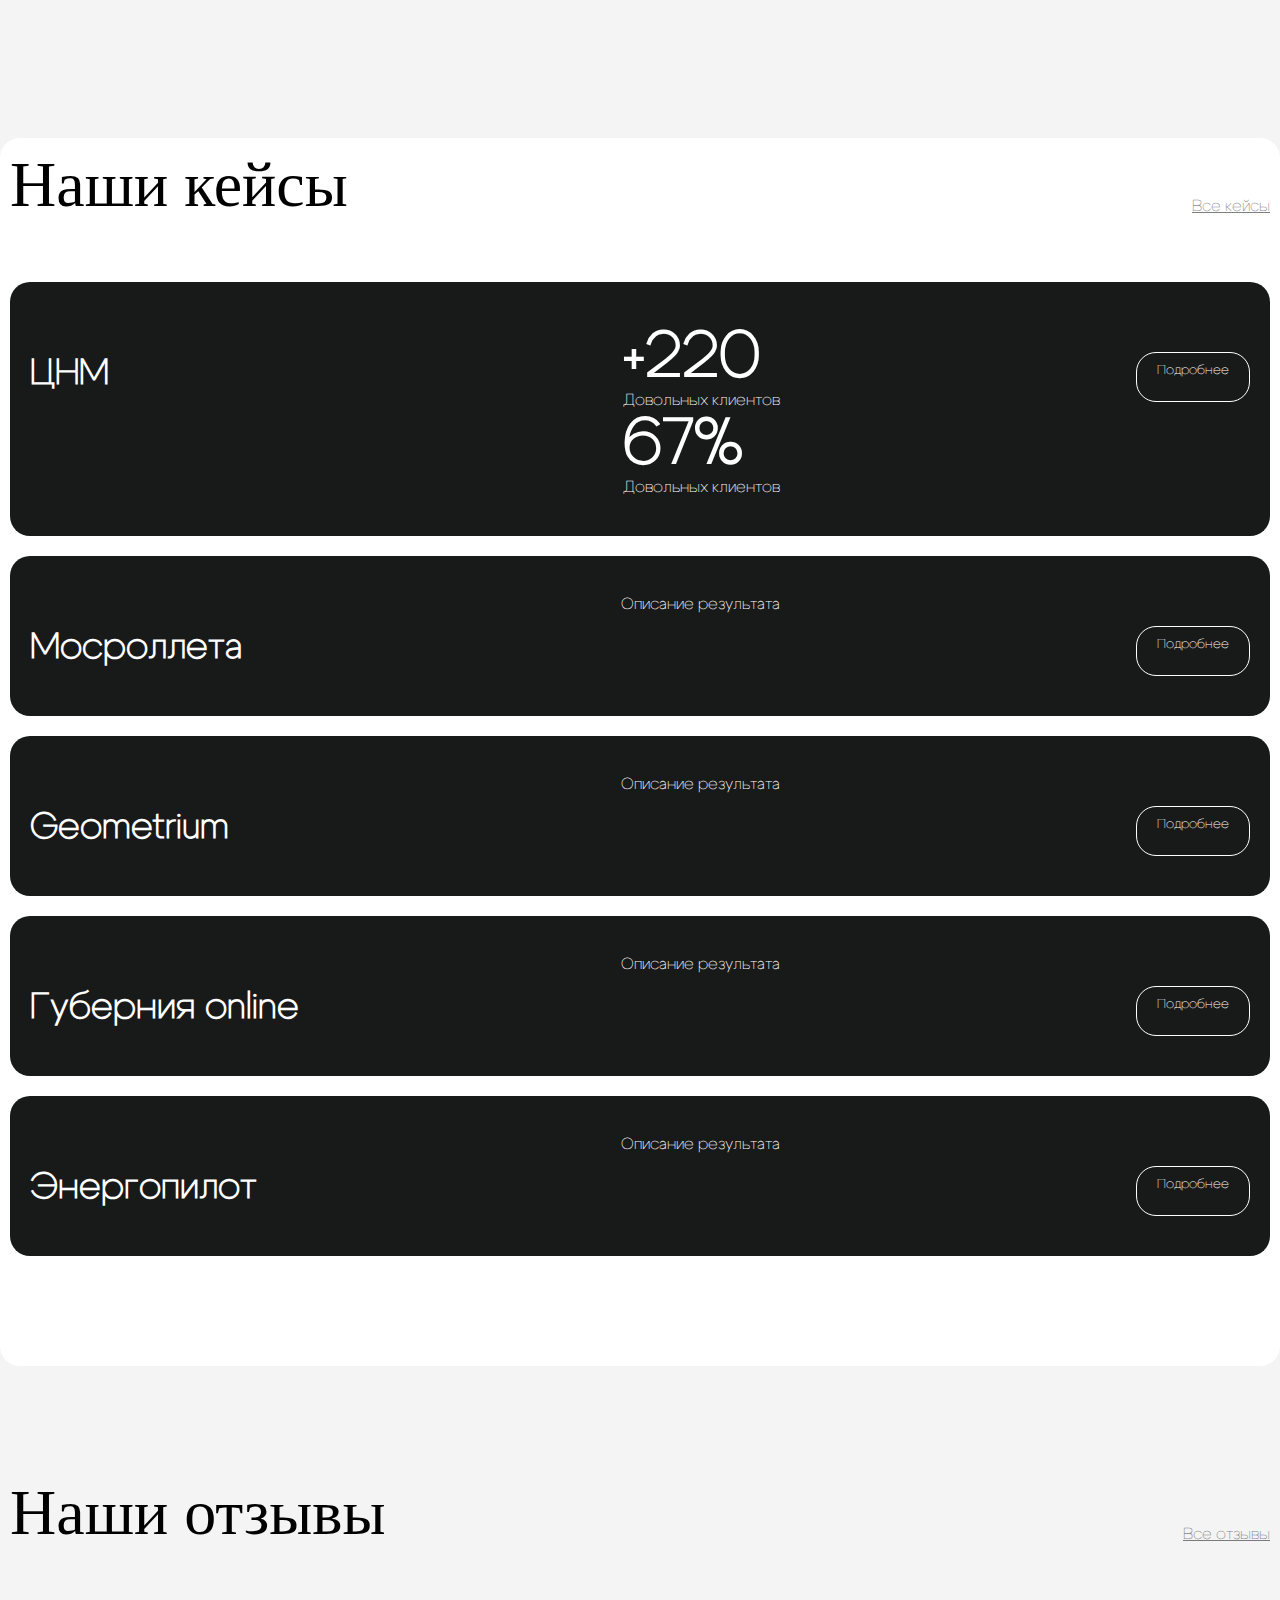
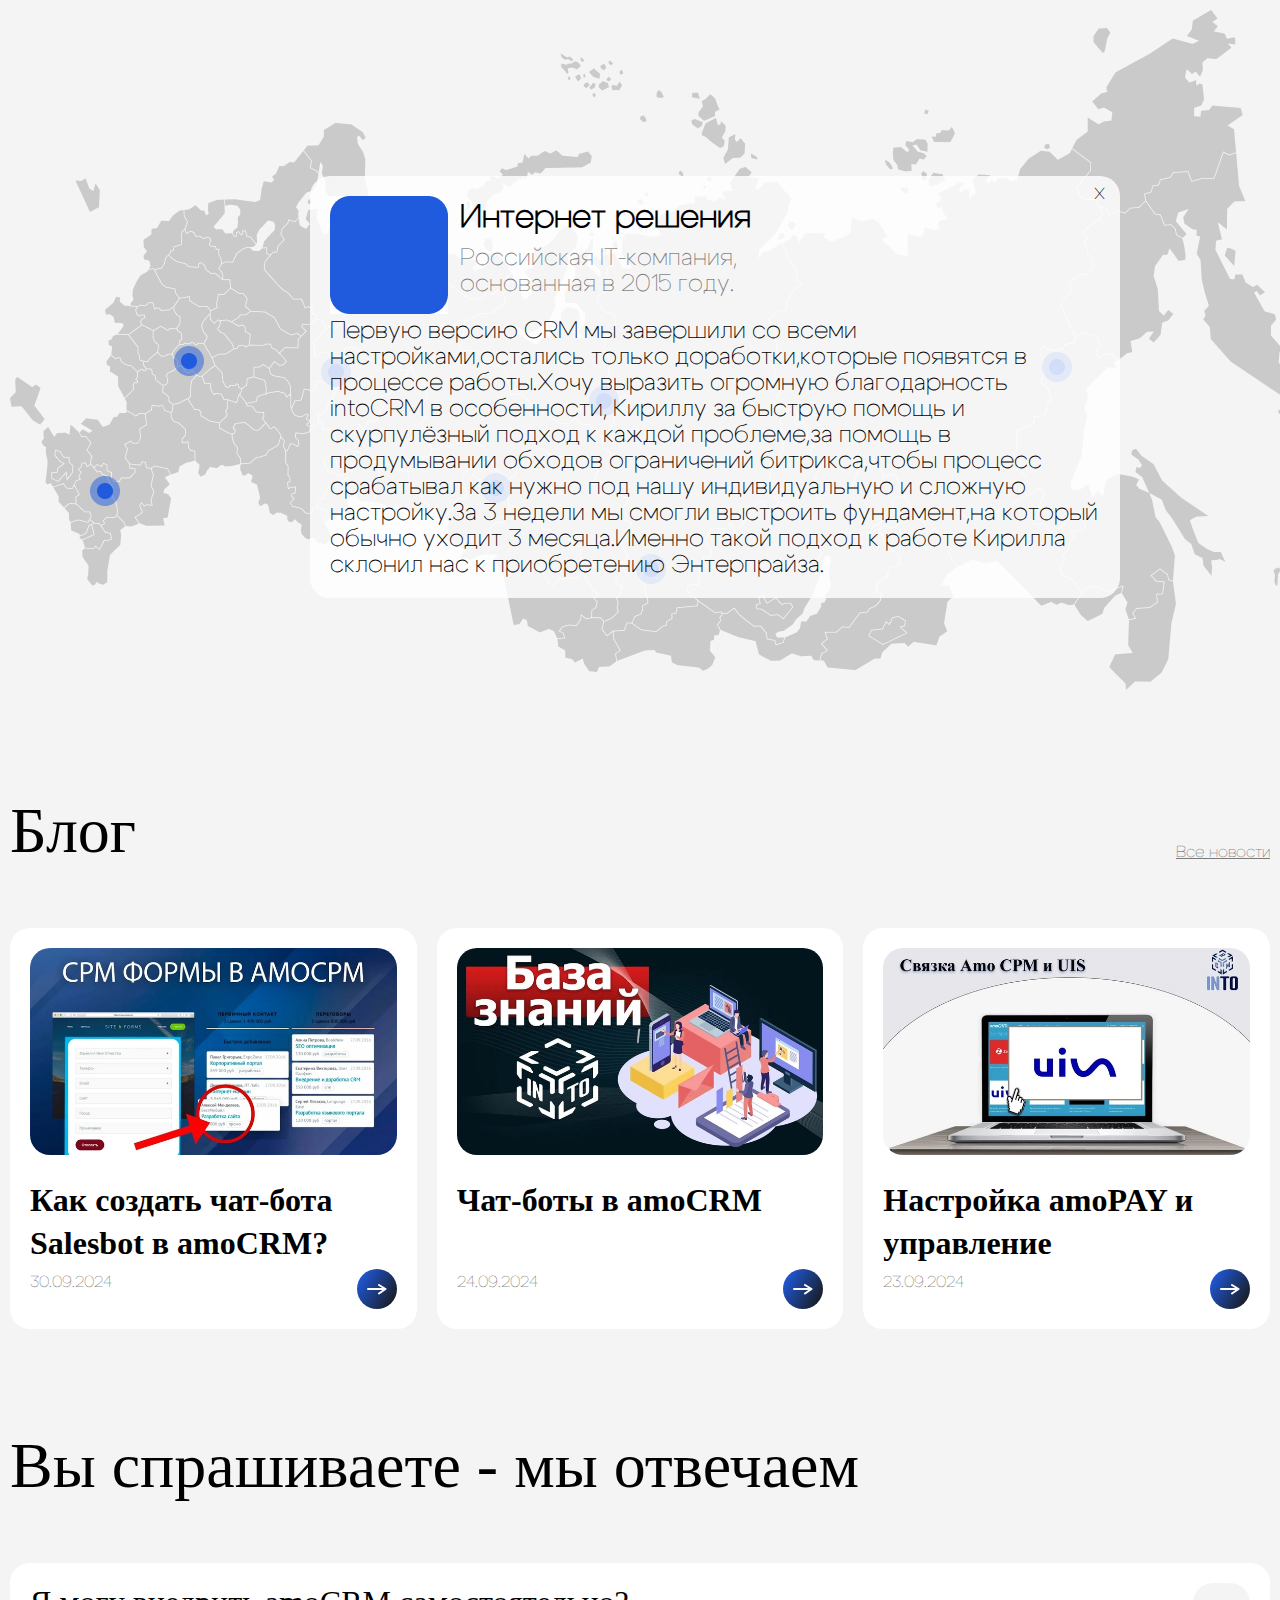
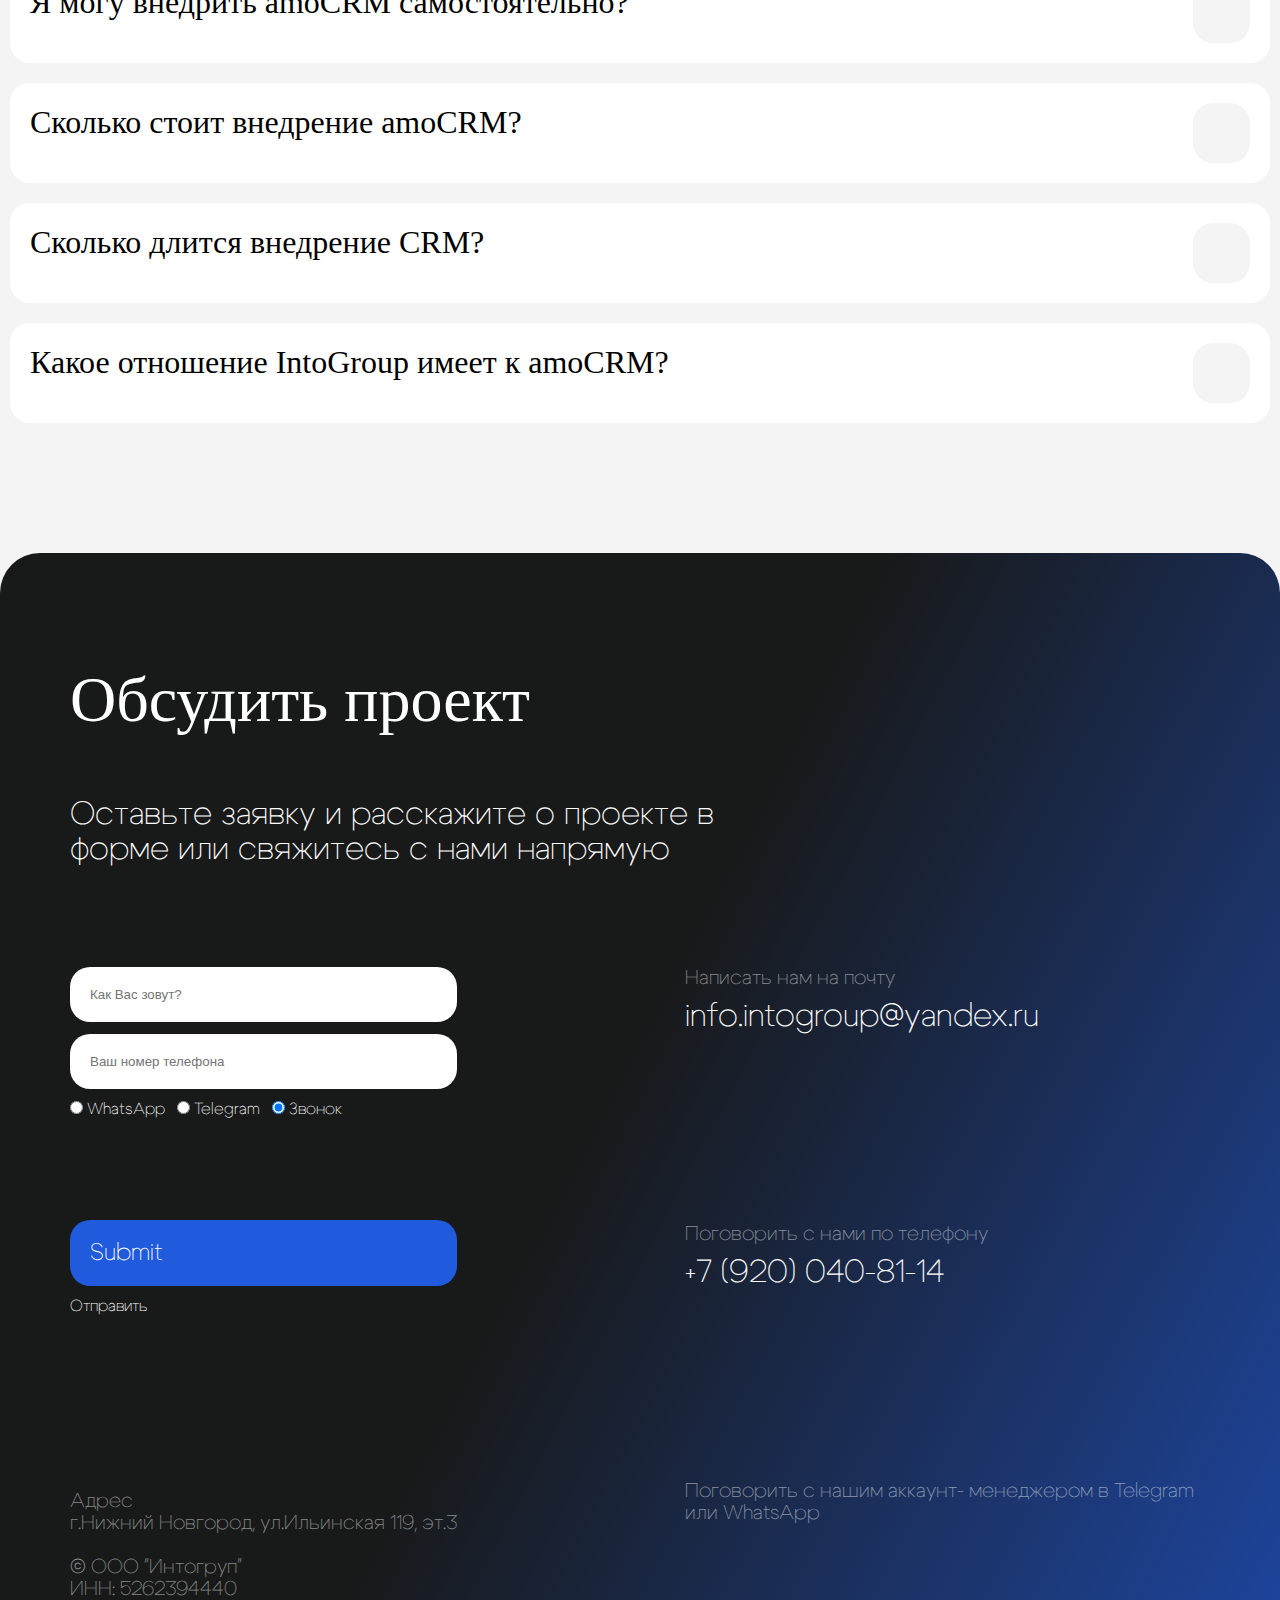
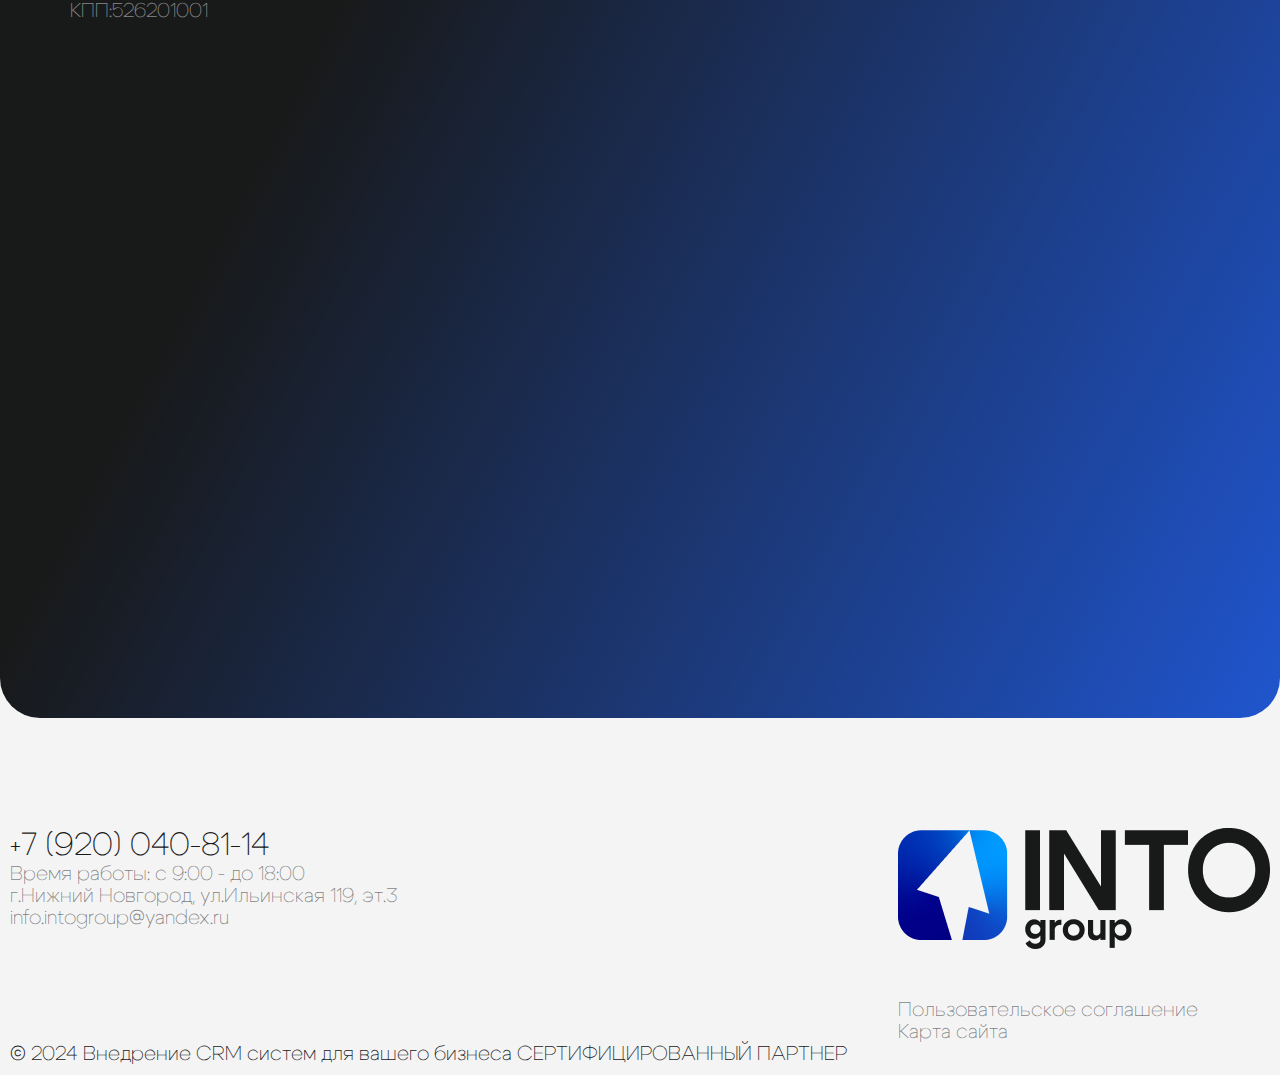
==== commit 294da0f5: "новое" ====
--- a/index.html
+++ b/index.html
@@ -203,9 +203,7 @@
                 </section>
             </div>
             <div class="wr-bg">
-                <div class="wr-bg__top">
-                    <img src="img/vectortop.png" alt="">
-                </div>
+                <img class="wr-bg__top" src="img/vectortop.png" alt="">
                 <section class="form-crm">
                     <div class="wr-form-crm container">
                         <div class="inf">
@@ -226,9 +224,7 @@
                         </div>
                     </div>
                 </section>
-                <div class="wr-bg__bt">
-                    <img src="img/vectorbt.png" alt="">
-                </div>
+                <img class="wr-bg__bt" src="img/vectorbt.png" alt="">
             </div>
         </div>
         <div class="container">
@@ -268,8 +264,15 @@
                         <div class="cases-card">
                             <div class="wr-cases">
                                 <h3>ЦНМ</h3>
-                                <div class="wr-cases__result">
-                                    <p>Описание результата</p>
+                                <div class="cases-result">
+                                    <div class="result-cas">
+                                        <span>+220</span>
+                                        <p class="result-cas__par">Довольных клиентов</p>
+                                    </div>
+                                    <div class="result-cas">
+                                        <span>67%</span>
+                                        <p class="result-cas__par">Довольных клиентов</p>
+                                    </div>
                                 </div>
                             </div>
                             <div class="cases-card__btn">
@@ -279,7 +282,7 @@
                         <div class="cases-card">
                             <div class="wr-cases">
                                 <h3>Мосроллета</h3>
-                                <div class="wr-cases__result">
+                                <div class="cases-result">
                                     <p>Описание результата</p>
                                 </div>
                             </div>
@@ -290,7 +293,7 @@
                         <div class="cases-card">
                             <div class="wr-cases">
                                 <h3>Geometrium</h3>
-                                <div class="wr-cases__result">
+                                <div class="cases-result">
                                     <p>Описание результата</p>
                                 </div>
                             </div>
@@ -301,7 +304,7 @@
                         <div class="cases-card">
                             <div class="wr-cases">
                                 <h3>Губерния online</h3>
-                                <div class="wr-cases__result">
+                                <div class="cases-result">
                                     <p>Описание результата</p>
                                 </div>
                             </div>
@@ -312,7 +315,7 @@
                         <div class="cases-card">
                             <div class="wr-cases">
                                 <h3>Энергопилот</h3>
-                                <div class="wr-cases__result">
+                                <div class="cases-result">
                                     <p>Описание результата</p>
                                 </div>
                             </div>
--- a/style/style.css
+++ b/style/style.css
@@ -26,7 +26,7 @@
 }
 
 li {
-  list-style-type: none;
+  list-style: none;
 }
 
 a, button, .close {
@@ -113,7 +113,7 @@
   position: relative;
 }
 .op-menu ul li {
-  padding: 10px 7px;
+  padding: 10px 3px;
 }
 
 .op-menu:hover .op-menu-list {
@@ -293,7 +293,7 @@
 }
 
 .link-serv:hover {
-  background: linear-gradient(180deg, rgb(24, 25, 25) 33.64%, #205add);
+  background: linear-gradient(180deg, rgb(249, 250, 250) 33.64%, #205add);
   transition: transform 0.5s ease-in-out;
   transform: scale(1.05);
 }
@@ -538,6 +538,8 @@
 .cases-card__btn {
   border: 1px solid rgb(255, 255, 255);
   border-radius: 20px;
+  height: 50px;
+  margin-top: 30px;
 }
 .cases-card__btn button {
   background: none;
@@ -548,15 +550,26 @@
   flex-direction: row;
   justify-content: space-between;
   width: 100%;
-  max-width: 700px;
+  max-width: 750px;
 }
 .wr-cases__result {
-  background: var(--color-wh);
-  padding: 7px;
-  border-radius: 20px;
-}
-.wr-cases__result p {
-  color: var(--text-color);
+  color: var(--color-wh);
+  display: flex;
+  flex-direction: row;
+  gap: 40px;
+}
+.wr-cases h3 {
+  padding-top: 30px;
+}
+
+.result-cas {
+  width: 100%;
+}
+.result-cas span {
+  font-family: "cygre";
+  font-weight: 800;
+  text-align: center;
+  font-size: 4rem;
 }
 
 .reviews {
